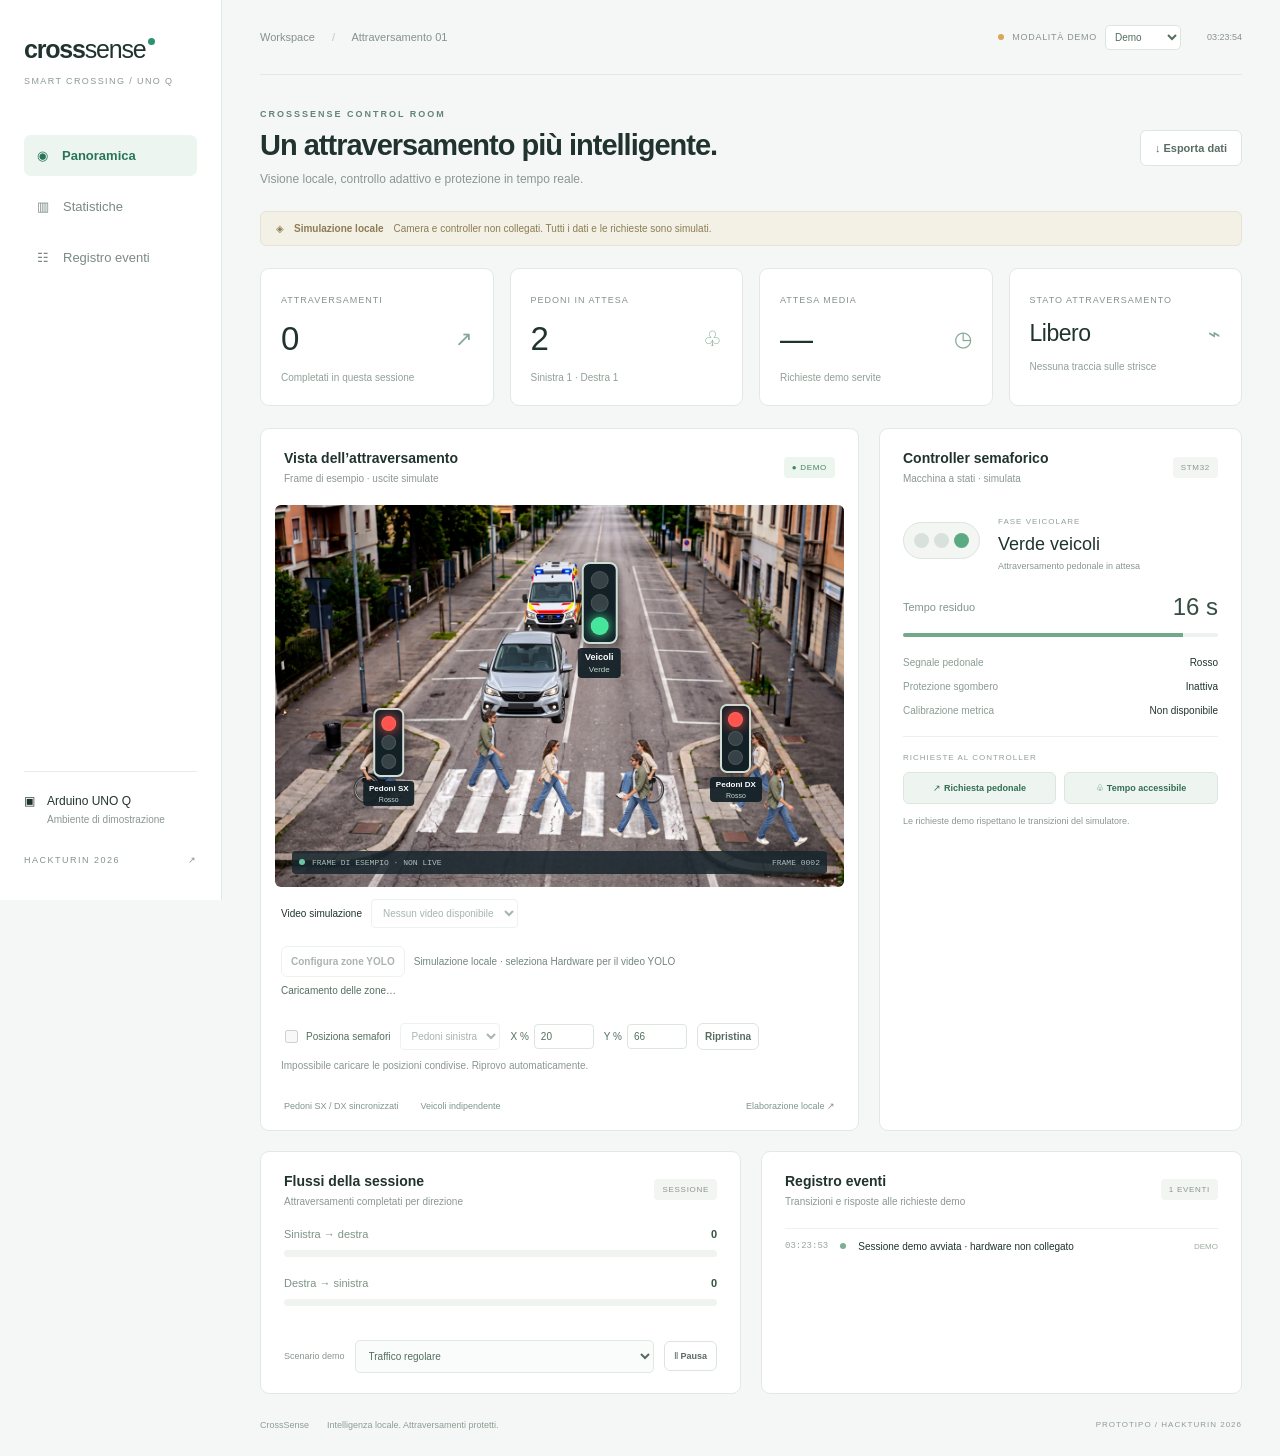
==== dashboard/static/index.html @ dd3c4aa7 "Deploy bounded YOLO replay on UNO Q with dashboard video selection" ====
<!doctype html>
<html lang="it">
<head><meta charset="utf-8"><meta name="viewport" content="width=device-width, initial-scale=1"><title>CrossSense · Control room</title><link rel="stylesheet" href="style.css"></head>
<body>
<aside><a class="brand" href="#">cross<span>sense</span><i></i></a><div class="workspace">SMART CROSSING / UNO Q</div><nav><a class="selected" href="#overview">◉ <span>Panoramica</span></a><a href="#statistics">▥ <span>Statistiche</span></a><a href="#events">☷ <span>Registro eventi</span></a></nav><div class="side-bottom"><div class="device">▣ <span>Arduino UNO Q<small id="device-detail">Ambiente di dimostrazione</small></span></div><div class="hack">HACKTURIN 2026 <span>↗</span></div></div></aside>
<main id="overview"><header><div class="breadcrumb">Workspace <span>/</span> Attraversamento 01</div><div class="header-right"><span class="demo-dot"></span> <span id="mode-label">MODALITÀ DEMO</span> <select id="mode" aria-label="Sorgente dati"><option value="demo">Demo</option><option value="hardware">Hardware</option></select> <span id="clock"></span></div></header>
<section class="title"><div><div class="eyebrow">CROSSSENSE CONTROL ROOM</div><h1>Un attraversamento più intelligente.</h1><p>Visione locale, controllo adattivo e protezione in tempo reale.</p></div><button id="export" class="secondary">↓ Esporta dati</button></section>
<div class="notice"><span>◈</span> <strong id="notice-title">Simulazione locale</strong><span id="notice-detail">Camera e controller non collegati. Tutti i dati e le richieste sono simulati.</span><button id="trial-start" class="secondary" hidden disabled>Avvia prova STM32</button><span id="trial-status" aria-live="polite"></span></div>
<section class="metrics" id="statistics"><article><label>ATTRAVERSAMENTI</label><div><strong id="count">0</strong><span class="metric-icon">↗</span></div><small>Completati in questa sessione</small></article><article><label>PEDONI IN ATTESA</label><div><strong id="waiting">0</strong><span class="metric-icon">♧</span></div><small id="wait-detail">Sinistra 0 · Destra 0</small></article><article><label>ATTESA MEDIA</label><div><strong id="avg">—</strong><span class="metric-icon">◷</span></div><small>Richieste demo servite</small></article><article><label>STATO ATTRAVERSAMENTO</label><div><strong id="occupied" class="text-value">Libero</strong><span class="metric-icon">⌁</span></div><small id="occupancy-detail">Nessuna traccia sulle strisce</small></article></section>
<div class="primary-grid"><section class="panel vision"><div class="panel-heading"><div><h2>Vista dell’attraversamento</h2><p id="vision-description">Schema animato · osservazioni simulate</p></div><span id="vision-badge" class="badge">● DEMO</span></div><div class="scene frame-scene" id="frame-scene"><img id="preview-frame" src="example-frame.jpg" alt="Frame di esempio di un attraversamento urbano"><div id="traffic-overlays"></div><svg id="vision-zones" viewBox="0 0 1000 1000" preserveAspectRatio="none" aria-label="Zone di rilevamento"></svg><div class="scene-label"><span class="live-dot"></span><span id="scene-source">FRAME DI ESEMPIO</span><span id="seq"></span></div></div>
<div class="zone-toolbar" id="video-controls"><label for="video-select">Video simulazione</label><select id="video-select" disabled><option value="">Caricamento video…</option></select><span id="video-note" role="status"></span></div>
<div class="zone-toolbar"><button id="zone-edit" class="secondary" disabled>Configura zone YOLO</button><span id="vision-detail"></span></div>
<div id="zone-controls" class="zone-toolbar" hidden><label>Zona <select id="zone-select"><option value="waiting_left">Attesa sinistra</option><option value="crossing">Attraversamento</option><option value="waiting_right">Attesa destra</option><option value="approach">Corsia veicoli</option></select></label><button id="zone-clear" class="secondary">Svuota zona</button><button id="zone-undo" class="secondary">Annulla vertice</button><button id="zone-save">Salva zone</button><button id="zone-cancel" class="secondary">Annulla</button></div><p id="zone-note" class="overlay-note" role="status"></p>
<div class="overlay-tools"><label for="signal-edit"><input type="checkbox" id="signal-edit"> Posiziona semafori</label><select id="signal-select" aria-label="Semaforo da posizionare"><option value="ped-left">Pedoni sinistra</option><option value="ped-right">Pedoni destra</option><option value="vehicles">Veicoli</option></select><label>X % <input id="signal-x" type="number" min="5" max="95" step="0.1" aria-label="Posizione X percentuale"></label><label>Y % <input id="signal-y" type="number" min="12" max="88" step="0.1" aria-label="Posizione Y percentuale"></label><button id="signal-reset" class="secondary">Ripristina</button></div><p class="overlay-note" id="overlay-note" aria-live="polite">Frame di esempio · indicatori delle uscite comandate, senza feedback elettrico.</p>
<div class="vision-footer"><span>Pedoni SX / DX sincronizzati</span><span>Veicoli indipendente</span><span>Elaborazione locale <strong>↗</strong></span></div></section>
<section class="panel controller"><div class="panel-heading"><div><h2>Controller semaforico</h2><p id="controller-description">Macchina a stati · simulata</p></div><span class="badge neutral">STM32</span></div><div class="phase"><div class="signal"><i id="red"></i><i id="amber"></i><i id="green"></i></div><div><label>FASE VEICOLARE</label><h3 id="phase-name">Verde veicoli</h3><p id="phase-sub">Attraversamento pedonale in attesa</p></div></div><div class="timer"><span>Tempo residuo</span><strong id="remaining">18 <small>s</small></strong></div><div class="progress"><div id="progress"></div></div><div class="controller-rows"><div><span>Segnale pedonale</span><strong id="ped-signal">Rosso</strong></div><div><span>Protezione sgombero</span><strong id="protection">Inattiva</strong></div><div><span>Calibrazione metrica</span><strong>Non disponibile</strong></div></div><div class="request-heading">RICHIESTE AL CONTROLLER</div><div class="request-buttons"><button data-request="pedestrian">↗ Richiesta pedonale</button><button data-request="accessible">♧ Tempo accessibile</button></div><p class="request-note" id="request-status" aria-live="polite">Le richieste demo rispettano le transizioni del simulatore.</p></section></div>
<div class="bottom-grid"><section class="panel"><div class="panel-heading"><div><h2>Flussi della sessione</h2><p>Attraversamenti completati per direzione</p></div><span class="neutral badge">SESSIONE</span></div><div class="flow"><div><span>Sinistra → destra</span><strong id="ltr">0</strong></div><div class="bar"><i id="ltr-bar"></i></div><div><span>Destra → sinistra</span><strong id="rtl">0</strong></div><div class="bar"><i id="rtl-bar"></i></div></div><div class="scenario"><label for="scenario">Scenario demo</label><select id="scenario"><option value="normal">Traffico regolare</option><option value="busy">Affluenza elevata</option><option value="stopped">Pedone fermo sulle strisce</option><option value="offline">Perdita della telemetria</option></select><button class="secondary" id="pause">Ⅱ Pausa</button></div></section><section id="events" class="panel"><div class="panel-heading"><div><h2>Registro eventi</h2><p id="events-description">Transizioni e risposte alle richieste demo</p></div><span id="event-total" class="badge neutral">0 EVENTI</span></div><ol id="event-list" aria-live="polite"></ol></section></div><footer>CrossSense <span>Intelligenza locale. Attraversamenti protetti.</span><span>PROTOTIPO / HACKTURIN 2026</span></footer></main><script src="providers.js"></script><script src="signals.js"></script><script src="vision.js"></script><script src="app.js"></script>
</body></html>
---- dashboard/static/style.css ----
:root{font-family:Inter,-apple-system,BlinkMacSystemFont,"Segoe UI",sans-serif;color:#20332f;background:#f5f7f6;font-synthesis:none}*{box-sizing:border-box}body{margin:0}aside{position:fixed;width:222px;height:100vh;background:#fff;border-right:1px solid #e3e9e6;padding:35px 24px;display:flex;flex-direction:column}.brand{font-size:25px;font-weight:800;letter-spacing:-1.2px;color:#20332f;text-decoration:none}.brand span{font-weight:400}.brand i{display:inline-block;width:7px;height:7px;background:#2b9272;border-radius:50%;margin:0 0 13px 3px}.workspace{font-size:9px;letter-spacing:1.4px;color:#8a9993;margin-top:12px}nav{margin-top:49px;display:grid;gap:10px}nav a{display:flex;gap:14px;color:#7a8a83;text-decoration:none;font-size:13px;padding:13px;border-radius:7px}nav a.selected{color:#28745a;background:#edf5f0;font-weight:600}.side-bottom{margin-top:auto}.device{display:flex;gap:12px;font-size:12px;border-top:1px solid #e7ece8;padding-top:22px}.device small{display:block;color:#89978f;font-size:10px;margin-top:6px}.hack{font-size:9px;letter-spacing:1.5px;color:#82948b;margin-top:30px}.hack span{float:right}main{margin-left:222px;padding:0 38px;max-width:1700px}header{height:75px;border-bottom:1px solid #e2e9e5;display:flex;align-items:center;justify-content:space-between;font-size:11px;color:#85928c}.breadcrumb span{margin:0 14px;color:#bec8c2}.header-right{display:flex;align-items:center;gap:8px;font-size:9px;letter-spacing:.7px}#clock{margin-left:18px;letter-spacing:0;font-variant-numeric:tabular-nums}.demo-dot,.live-dot{height:6px;width:6px;background:#d7a858;display:inline-block;border-radius:50%}.title{display:flex;justify-content:space-between;align-items:center;padding:34px 0 25px}.eyebrow{font-size:9px;color:#638575;letter-spacing:2px;font-weight:700}h1{font-size:29px;letter-spacing:-1px;font-weight:600;margin:10px 0}p{color:#8a9791;font-size:12px;margin:0}button,select{font:inherit;cursor:pointer}button{border:1px solid #dce6df;background:#eef5f0;color:#326d53;border-radius:6px;padding:11px 14px;font-size:11px;font-weight:600}.secondary{background:white;color:#596c62}button:hover{border-color:#5c9a7e;background:#e6f2eb}button:disabled{opacity:.5;cursor:not-allowed}a:focus-visible,button:focus-visible,select:focus-visible{outline:3px solid #66ab8e;outline-offset:3px}.notice{display:flex;align-items:center;gap:10px;background:#f3f0e6;border:1px solid #e7e2d4;color:#8c7c53;padding:11px 15px;border-radius:6px;font-size:10px}.notice strong{font-weight:600}.metrics{display:grid;grid-template-columns:repeat(4,1fr);gap:16px;margin:22px 0}.metrics article,.panel{background:white;border:1px solid #e2e9e4;border-radius:9px}.metrics article{padding:20px}.metrics label{font-size:9px;letter-spacing:1px;color:#81938a}.metrics article>div{display:flex;align-items:center;justify-content:space-between;margin:13px 0 9px}.metrics strong{font-size:33px;font-weight:500;letter-spacing:-1px}.metrics strong.text-value{font-size:23px;letter-spacing:-.5px}.metric-icon{font-size:21px;color:#83a792}.metrics small{font-size:10px;color:#91a097}.primary-grid{display:grid;grid-template-columns:minmax(0,1.65fr) minmax(300px,1fr);gap:20px}.panel-heading{display:flex;align-items:center;justify-content:space-between;padding:21px 23px}h2{font-size:14px;font-weight:600;margin:0 0 7px}.panel-heading p{font-size:10px}.badge{font-size:8px;letter-spacing:.7px;border-radius:4px;background:#edf5ef;color:#448365;padding:6px 8px;white-space:nowrap}.badge.neutral{background:#f3f5f3;color:#87978d}.scene{position:relative;margin:0 14px;border-radius:6px;overflow:hidden;background:#17252c}.scene svg{display:block;width:100%}.scene-label{position:absolute;bottom:13px;left:17px;right:17px;font-family:monospace;font-size:8px;color:#abc1c1;display:flex;gap:7px;align-items:center}.scene-label span:last-child{margin-left:auto}.live-dot{background:#6bc5a2}.vision-footer{padding:19px 23px;display:flex;gap:22px;align-items:center;font-size:9px;color:#81958a}.vision-footer span:last-child{margin-left:auto}.legend{display:inline-block;width:6px;height:6px;margin-right:6px;border-radius:1px}.mint{background:#60d6ba}.blue{background:#68adff}.controller{padding-bottom:10px}.phase{display:flex;gap:18px;align-items:center;margin:5px 23px 22px}.signal{display:flex;gap:5px;border:1px solid #dce4de;border-radius:30px;background:#f4f6f4;padding:10px}.signal i{width:15px;height:15px;border-radius:50%;background:#d8e1db}.signal .red{background:#df736d}.signal .amber{background:#e4b359}.signal .green{background:#5caa81}.phase label,.request-heading{font-size:8px;letter-spacing:1px;color:#91a097}.phase h3{font-size:18px;margin:6px 0;font-weight:500}.phase p{font-size:9px}.timer{margin:0 23px;display:flex;align-items:center;justify-content:space-between;font-size:11px;color:#83968a}.timer strong{font-size:24px;font-weight:500;color:#344f41}.timer small{font-size:12px}.progress{height:4px;background:#edf2ee;margin:12px 23px 20px;border-radius:3px;overflow:hidden}.progress div{height:100%;background:#71a98a;transition:width .5s}.controller-rows{margin:0 23px;display:grid;gap:13px;font-size:10px}.controller-rows div{display:flex;justify-content:space-between}.controller-rows span{color:#8b9c91}.controller-rows strong{font-weight:500}.request-heading{margin:20px 23px 10px;padding-top:16px;border-top:1px solid #edf1ee}.request-buttons{display:flex;gap:8px;margin:0 23px}.request-buttons button{flex:1;padding:10px 5px;font-size:9px}.request-note{font-size:9px;margin:10px 23px;line-height:1.6}.bottom-grid{display:grid;grid-template-columns:1fr 1fr;gap:20px;margin-top:20px}.flow{padding:0 23px}.flow>div:not(.bar){display:flex;justify-content:space-between;font-size:11px;color:#7e9286}.flow strong{color:#35553f}.bar{height:7px;background:#f0f4f1;border-radius:5px;margin:10px 0 20px;overflow:hidden}.bar i{display:block;height:100%;background:#87b499;width:0;transition:width .5s}#rtl-bar{background:#b5cbbd}.scenario{padding:14px 23px 20px;display:flex;gap:10px;align-items:center}.scenario label{font-size:9px;color:#86978c}.scenario select{min-width:0;flex:1;border:1px solid #e0e8e1;border-radius:5px;background:#fafcfb;color:#536e5e;padding:9px;font-size:10px}.scenario button{font-size:9px;padding:9px}ol{list-style:none;padding:0 23px 10px;margin:0;max-height:206px;overflow:auto}li{display:flex;gap:12px;border-top:1px solid #eef2ef;padding:12px 0;font-size:10px;align-items:center}li time{color:#98a69d;font:9px monospace}li span{width:6px;height:6px;border-radius:50%;background:#7eaf93;flex-shrink:0}li.warn span{background:#d1a661}li small{margin-left:auto;font-size:8px;color:#9cad9f}footer{display:flex;gap:18px;padding:26px 0;font-size:9px;color:#8b9e92}footer span:last-child{margin-left:auto;font-size:8px;letter-spacing:1px}@media(min-width:1500px){.scene svg{max-height:430px}}@media(max-width:1100px){aside{width:180px;padding:30px 18px}main{margin-left:180px;padding:0 22px}.primary-grid{grid-template-columns:1fr}.metrics{gap:10px}.metrics article{padding:15px}.title h1{font-size:25px}}@media(max-width:700px){aside{position:relative;width:100%;height:auto;padding:18px;flex-direction:row;align-items:center;justify-content:space-between}.workspace,.side-bottom{display:none}nav{margin:0;display:flex;gap:0}nav a{padding:8px;font-size:16px}nav a span{display:none}main{margin:0;padding:0 16px}header{height:50px}.title{padding:24px 0;gap:12px}h1{font-size:23px!important}.title p{line-height:1.5}.metrics{grid-template-columns:1fr 1fr}.notice{flex-wrap:wrap;line-height:1.5}.notice>span:last-child{flex-basis:100%}.bottom-grid{grid-template-columns:1fr}.header-right{font-size:8px}#clock{display:none}.vision-footer{gap:10px;padding:15px}.scenario{flex-wrap:wrap}.scenario label{width:100%}footer>span:first-child{display:none}}
#mode{border:1px solid #dce6df;background:white;color:#536e5e;border-radius:5px;padding:5px;font-size:10px}select:disabled{opacity:.5;cursor:not-allowed}
.frame-scene{isolation:isolate}.frame-scene>img{display:block;width:100%;height:auto}.frame-scene .scene-label{background:#17252cd9;border-radius:4px;padding:7px;pointer-events:none}.traffic-signal{position:absolute;transform:translate(-50%,-50%);padding:0;border:0;background:transparent!important;display:flex;flex-direction:column;align-items:center;touch-action:none;user-select:none;z-index:2;cursor:default;opacity:1!important}.traffic-housing{display:flex;flex-direction:column;gap:5px;background:#132026;border:2px solid #d1ded8;border-radius:8px;padding:7px;box-shadow:0 3px 10px #0008}.traffic-housing i{width:18px;height:18px;border-radius:50%;background:#374247;border:1px solid #ffffff1a}.traffic-housing [data-light=red].on{background:#ff544e;box-shadow:0 0 12px #ff544e}.traffic-housing [data-light=amber].on{background:#ffbf43;box-shadow:0 0 12px #ffbf43}.traffic-housing [data-light=green].on{background:#45e59c;box-shadow:0 0 12px #45e59c}.traffic-label{margin-top:4px;padding:4px 7px;background:#132026ed;border-radius:4px;color:#fff;font-size:9px;white-space:nowrap}.traffic-label small{display:block;font-size:8px;font-weight:400;margin-top:3px;color:#c7d8d0}.traffic-signal.unknown .traffic-housing{border-style:dashed}.editing{cursor:crosshair}.editing .traffic-signal{cursor:grab}.editing .traffic-signal.selected .traffic-housing{outline:3px solid #68adff;outline-offset:3px}.overlay-tools{display:flex;flex-wrap:wrap;gap:10px;align-items:center;padding:16px 20px 8px;font-size:10px;color:#536e5e}.overlay-tools label{display:flex;align-items:center;gap:5px}.overlay-tools select,.overlay-tools input[type=number]{border:1px solid #dce6df;border-radius:4px;padding:6px;background:white;color:#536e5e;font-size:10px}.overlay-tools input[type=number]{width:60px}.overlay-tools button{padding:7px;font-size:10px}.overlay-note{margin:0 20px 8px;font-size:10px;line-height:1.6}@media(max-width:700px){.traffic-housing{padding:5px;gap:3px}.traffic-housing i{width:13px;height:13px}.traffic-label{font-size:8px;padding:3px}.traffic-label small{font-size:7px}}

.traffic-signal[data-signal^="ped-"] .traffic-housing{gap:4px;padding:6px;border-radius:7px}.traffic-signal[data-signal^="ped-"] .traffic-housing i{width:15px;height:15px}.traffic-signal[data-signal^="ped-"] .traffic-label{font-size:8px;padding:3px 6px}.traffic-signal[data-signal^="ped-"] .traffic-label small{font-size:7px}@media(max-width:700px){.traffic-signal[data-signal^="ped-"] .traffic-housing{gap:3px;padding:4px}.traffic-signal[data-signal^="ped-"] .traffic-housing i{width:11px;height:11px}}

#vision-zones{position:absolute;inset:0;width:100%;height:100%;pointer-events:none;z-index:3}#vision-zones.zone-editing{pointer-events:auto;cursor:crosshair;touch-action:none}#vision-zones text{font:18px sans-serif;paint-order:stroke;stroke:#14272b;stroke-width:3px;stroke-linejoin:round}.zone-toolbar{display:flex;flex-wrap:wrap;gap:9px;align-items:center;padding:12px 20px 6px;font-size:10px}.zone-toolbar[hidden]{display:none}.zone-toolbar label{display:flex;gap:6px;align-items:center}.zone-toolbar select{border:1px solid #dce6df;border-radius:4px;padding:7px;background:white;color:#536e5e}.zone-toolbar button{font-size:10px;padding:9px}.zone-toolbar span{color:#73867b;line-height:1.5}#zone-note{color:#536e5e;min-height:16px}
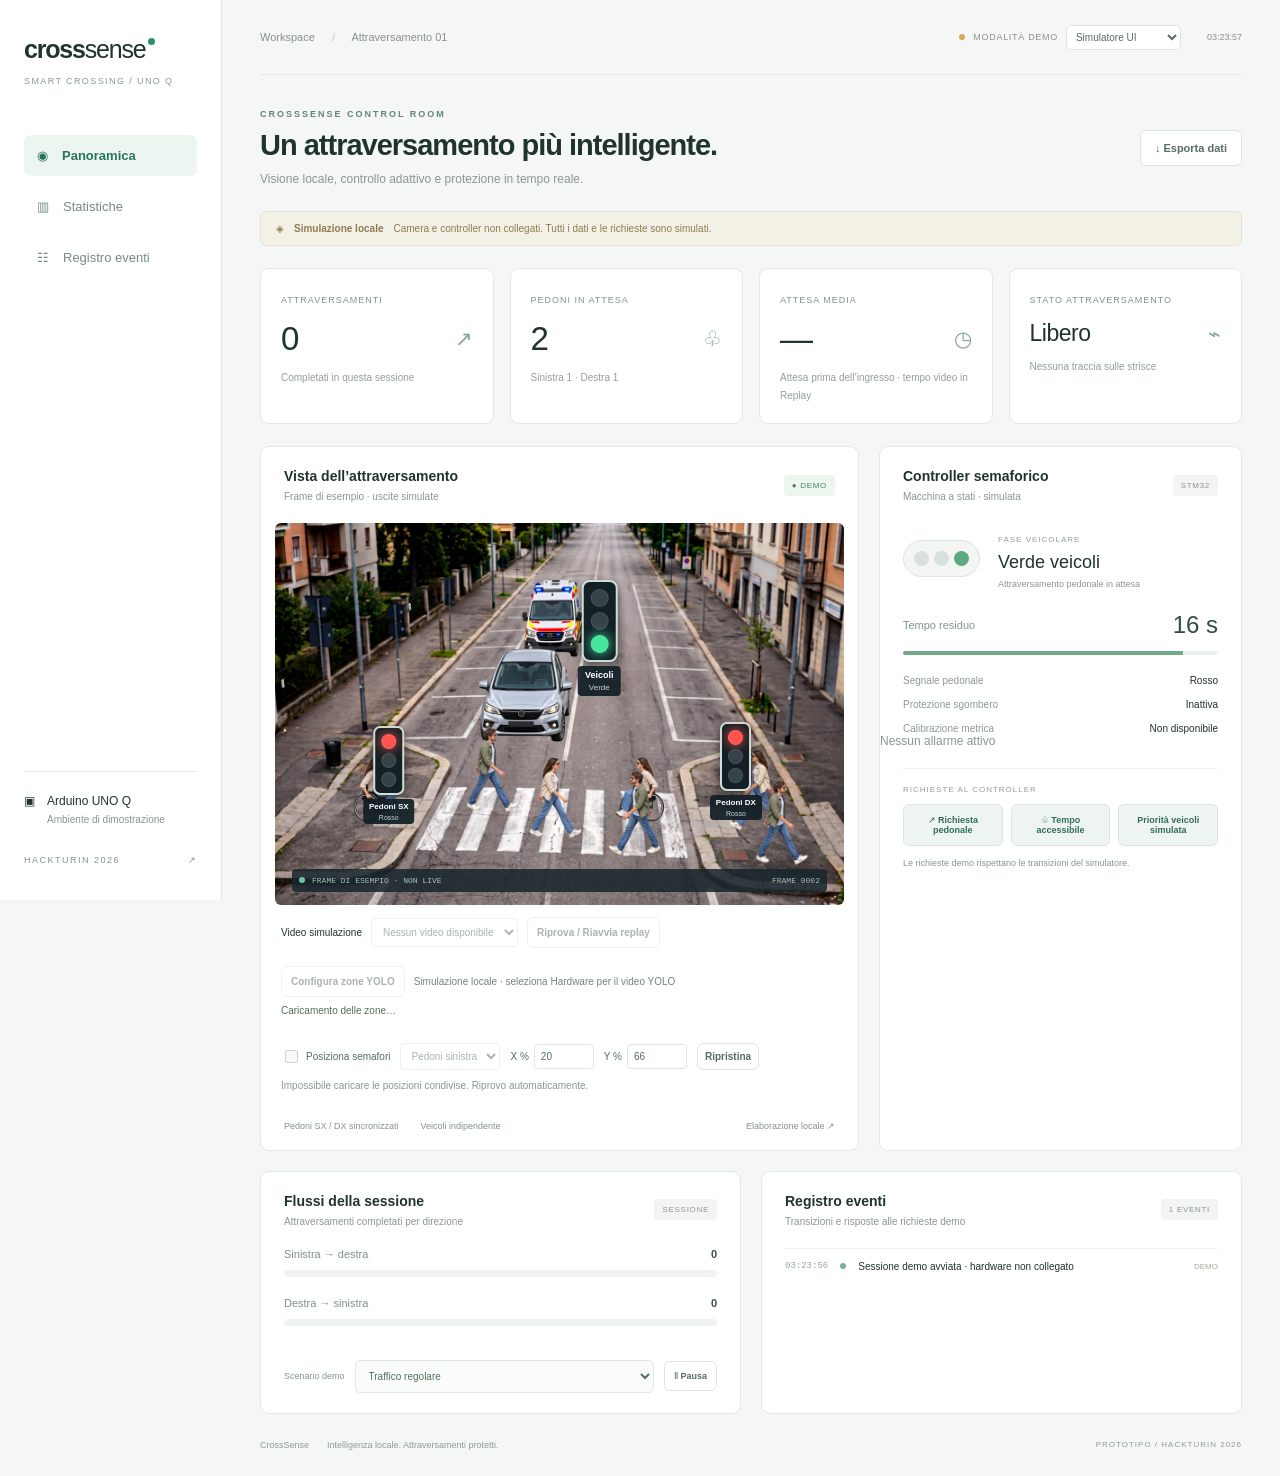
==== commit e339edb8: "Passata di Astra per implementazione SM e tests" ====
--- a/dashboard/static/index.html
+++ b/dashboard/static/index.html
@@ -3,16 +3,16 @@
 <head><meta charset="utf-8"><meta name="viewport" content="width=device-width, initial-scale=1"><title>CrossSense · Control room</title><link rel="stylesheet" href="style.css"></head>
 <body>
 <aside><a class="brand" href="#">cross<span>sense</span><i></i></a><div class="workspace">SMART CROSSING / UNO Q</div><nav><a class="selected" href="#overview">◉ <span>Panoramica</span></a><a href="#statistics">▥ <span>Statistiche</span></a><a href="#events">☷ <span>Registro eventi</span></a></nav><div class="side-bottom"><div class="device">▣ <span>Arduino UNO Q<small id="device-detail">Ambiente di dimostrazione</small></span></div><div class="hack">HACKTURIN 2026 <span>↗</span></div></div></aside>
-<main id="overview"><header><div class="breadcrumb">Workspace <span>/</span> Attraversamento 01</div><div class="header-right"><span class="demo-dot"></span> <span id="mode-label">MODALITÀ DEMO</span> <select id="mode" aria-label="Sorgente dati"><option value="demo">Demo</option><option value="hardware">Hardware</option></select> <span id="clock"></span></div></header>
+<main id="overview"><header><div class="breadcrumb">Workspace <span>/</span> Attraversamento 01</div><div class="header-right"><span class="demo-dot"></span> <span id="mode-label">MODALITÀ DEMO</span> <select id="mode" aria-label="Sorgente dati"><option value="demo">Simulatore UI</option><option value="hardware">Replay / Controller</option></select> <span id="clock"></span></div></header>
 <section class="title"><div><div class="eyebrow">CROSSSENSE CONTROL ROOM</div><h1>Un attraversamento più intelligente.</h1><p>Visione locale, controllo adattivo e protezione in tempo reale.</p></div><button id="export" class="secondary">↓ Esporta dati</button></section>
 <div class="notice"><span>◈</span> <strong id="notice-title">Simulazione locale</strong><span id="notice-detail">Camera e controller non collegati. Tutti i dati e le richieste sono simulati.</span><button id="trial-start" class="secondary" hidden disabled>Avvia prova STM32</button><span id="trial-status" aria-live="polite"></span></div>
-<section class="metrics" id="statistics"><article><label>ATTRAVERSAMENTI</label><div><strong id="count">0</strong><span class="metric-icon">↗</span></div><small>Completati in questa sessione</small></article><article><label>PEDONI IN ATTESA</label><div><strong id="waiting">0</strong><span class="metric-icon">♧</span></div><small id="wait-detail">Sinistra 0 · Destra 0</small></article><article><label>ATTESA MEDIA</label><div><strong id="avg">—</strong><span class="metric-icon">◷</span></div><small>Richieste demo servite</small></article><article><label>STATO ATTRAVERSAMENTO</label><div><strong id="occupied" class="text-value">Libero</strong><span class="metric-icon">⌁</span></div><small id="occupancy-detail">Nessuna traccia sulle strisce</small></article></section>
+<section class="metrics" id="statistics"><article><label>ATTRAVERSAMENTI</label><div><strong id="count">0</strong><span class="metric-icon">↗</span></div><small>Completati in questa sessione</small></article><article><label>PEDONI IN ATTESA</label><div><strong id="waiting">0</strong><span class="metric-icon">♧</span></div><small id="wait-detail">Sinistra 0 · Destra 0</small></article><article><label>ATTESA MEDIA</label><div><strong id="avg">—</strong><span class="metric-icon">◷</span></div><small>Attesa prima dell’ingresso · tempo video in Replay</small></article><article><label>STATO ATTRAVERSAMENTO</label><div><strong id="occupied" class="text-value">Libero</strong><span class="metric-icon">⌁</span></div><small id="occupancy-detail">Nessuna traccia sulle strisce</small></article></section>
 <div class="primary-grid"><section class="panel vision"><div class="panel-heading"><div><h2>Vista dell’attraversamento</h2><p id="vision-description">Schema animato · osservazioni simulate</p></div><span id="vision-badge" class="badge">● DEMO</span></div><div class="scene frame-scene" id="frame-scene"><img id="preview-frame" src="example-frame.jpg" alt="Frame di esempio di un attraversamento urbano"><div id="traffic-overlays"></div><svg id="vision-zones" viewBox="0 0 1000 1000" preserveAspectRatio="none" aria-label="Zone di rilevamento"></svg><div class="scene-label"><span class="live-dot"></span><span id="scene-source">FRAME DI ESEMPIO</span><span id="seq"></span></div></div>
-<div class="zone-toolbar" id="video-controls"><label for="video-select">Video simulazione</label><select id="video-select" disabled><option value="">Caricamento video…</option></select><span id="video-note" role="status"></span></div>
+<div class="zone-toolbar" id="video-controls"><label for="video-select">Video simulazione</label><select id="video-select" disabled><option value="">Caricamento video…</option></select><button id="video-retry" class="secondary" disabled>Riprova / Riavvia replay</button><span id="video-note" role="status"></span></div>
 <div class="zone-toolbar"><button id="zone-edit" class="secondary" disabled>Configura zone YOLO</button><span id="vision-detail"></span></div>
 <div id="zone-controls" class="zone-toolbar" hidden><label>Zona <select id="zone-select"><option value="waiting_left">Attesa sinistra</option><option value="crossing">Attraversamento</option><option value="waiting_right">Attesa destra</option><option value="approach">Corsia veicoli</option></select></label><button id="zone-clear" class="secondary">Svuota zona</button><button id="zone-undo" class="secondary">Annulla vertice</button><button id="zone-save">Salva zone</button><button id="zone-cancel" class="secondary">Annulla</button></div><p id="zone-note" class="overlay-note" role="status"></p>
-<div class="overlay-tools"><label for="signal-edit"><input type="checkbox" id="signal-edit"> Posiziona semafori</label><select id="signal-select" aria-label="Semaforo da posizionare"><option value="ped-left">Pedoni sinistra</option><option value="ped-right">Pedoni destra</option><option value="vehicles">Veicoli</option></select><label>X % <input id="signal-x" type="number" min="5" max="95" step="0.1" aria-label="Posizione X percentuale"></label><label>Y % <input id="signal-y" type="number" min="12" max="88" step="0.1" aria-label="Posizione Y percentuale"></label><button id="signal-reset" class="secondary">Ripristina</button></div><p class="overlay-note" id="overlay-note" aria-live="polite">Frame di esempio · indicatori delle uscite comandate, senza feedback elettrico.</p>
+<div class="overlay-tools"><label for="signal-edit"><input type="checkbox" id="signal-edit"> Posiziona semafori</label><select id="signal-select" aria-label="Semaforo da posizionare"><option value="ped-left">Pedoni sinistra</option><option value="ped-right">Pedoni destra</option><option value="vehicles">Veicoli</option></select><label>X % <input id="signal-x" type="number" min="5" max="95" step="0.1" aria-label="Posizione X percentuale"></label><label>Y % <input id="signal-y" type="number" min="12" max="88" step="0.1" aria-label="Posizione Y percentuale"></label><button id="signal-reset" class="secondary">Ripristina</button></div><p class="overlay-note" id="overlay-note" aria-live="polite">Replay dichiarato · semafori logici visualizzati nella dashboard.</p>
 <div class="vision-footer"><span>Pedoni SX / DX sincronizzati</span><span>Veicoli indipendente</span><span>Elaborazione locale <strong>↗</strong></span></div></section>
-<section class="panel controller"><div class="panel-heading"><div><h2>Controller semaforico</h2><p id="controller-description">Macchina a stati · simulata</p></div><span class="badge neutral">STM32</span></div><div class="phase"><div class="signal"><i id="red"></i><i id="amber"></i><i id="green"></i></div><div><label>FASE VEICOLARE</label><h3 id="phase-name">Verde veicoli</h3><p id="phase-sub">Attraversamento pedonale in attesa</p></div></div><div class="timer"><span>Tempo residuo</span><strong id="remaining">18 <small>s</small></strong></div><div class="progress"><div id="progress"></div></div><div class="controller-rows"><div><span>Segnale pedonale</span><strong id="ped-signal">Rosso</strong></div><div><span>Protezione sgombero</span><strong id="protection">Inattiva</strong></div><div><span>Calibrazione metrica</span><strong>Non disponibile</strong></div></div><div class="request-heading">RICHIESTE AL CONTROLLER</div><div class="request-buttons"><button data-request="pedestrian">↗ Richiesta pedonale</button><button data-request="accessible">♧ Tempo accessibile</button></div><p class="request-note" id="request-status" aria-live="polite">Le richieste demo rispettano le transizioni del simulatore.</p></section></div>
-<div class="bottom-grid"><section class="panel"><div class="panel-heading"><div><h2>Flussi della sessione</h2><p>Attraversamenti completati per direzione</p></div><span class="neutral badge">SESSIONE</span></div><div class="flow"><div><span>Sinistra → destra</span><strong id="ltr">0</strong></div><div class="bar"><i id="ltr-bar"></i></div><div><span>Destra → sinistra</span><strong id="rtl">0</strong></div><div class="bar"><i id="rtl-bar"></i></div></div><div class="scenario"><label for="scenario">Scenario demo</label><select id="scenario"><option value="normal">Traffico regolare</option><option value="busy">Affluenza elevata</option><option value="stopped">Pedone fermo sulle strisce</option><option value="offline">Perdita della telemetria</option></select><button class="secondary" id="pause">Ⅱ Pausa</button></div></section><section id="events" class="panel"><div class="panel-heading"><div><h2>Registro eventi</h2><p id="events-description">Transizioni e risposte alle richieste demo</p></div><span id="event-total" class="badge neutral">0 EVENTI</span></div><ol id="event-list" aria-live="polite"></ol></section></div><footer>CrossSense <span>Intelligenza locale. Attraversamenti protetti.</span><span>PROTOTIPO / HACKTURIN 2026</span></footer></main><script src="providers.js"></script><script src="signals.js"></script><script src="vision.js"></script><script src="app.js"></script>
+<section class="panel controller"><div class="panel-heading"><div><h2>Controller semaforico</h2><p id="controller-description">Macchina a stati · simulata</p></div><span class="badge neutral" id="controller-kind">STM32</span></div><div class="phase"><div class="signal"><i id="red"></i><i id="amber"></i><i id="green"></i></div><div><label>FASE VEICOLARE</label><h3 id="phase-name">Verde veicoli</h3><p id="phase-sub">Attraversamento pedonale in attesa</p></div></div><div class="timer"><span>Tempo residuo</span><strong id="remaining">18 <small>s</small></strong></div><div class="progress"><div id="progress"></div></div><div class="controller-rows"><div><span>Segnale pedonale</span><strong id="ped-signal">Rosso</strong></div><div><span>Protezione sgombero</span><strong id="protection">Inattiva</strong></div><div><span>Calibrazione metrica</span><strong>Non disponibile</strong></div></div><p id="alarm-status" role="alert">Nessun allarme attivo</p><p id="transport-status" role="status"></p><div class="request-heading">RICHIESTE AL CONTROLLER</div><div class="request-buttons"><button data-request="pedestrian">↗ Richiesta pedonale</button><button data-request="accessible">♧ Tempo accessibile</button><button data-request="vehicle_priority">Priorità veicoli simulata</button></div><p class="request-note" id="request-status" aria-live="polite">Le richieste demo rispettano le transizioni del simulatore.</p></section></div>
+<div class="bottom-grid"><section class="panel"><div class="panel-heading"><div><h2>Flussi della sessione</h2><p>Attraversamenti completati per direzione</p></div><span class="neutral badge">SESSIONE</span></div><div class="flow"><div><span>Sinistra → destra</span><strong id="ltr">0</strong></div><div class="bar"><i id="ltr-bar"></i></div><div><span>Destra → sinistra</span><strong id="rtl">0</strong></div><div class="bar"><i id="rtl-bar"></i></div></div><div class="scenario"><label for="scenario">Scenario demo</label><select id="scenario"><option value="normal">Traffico regolare</option><option value="busy">Affluenza elevata</option><option value="stopped">Pedone fermo sulle strisce</option><option value="offline">Perdita della telemetria</option></select><button class="secondary" id="pause">Ⅱ Pausa</button></div></section><section id="events" class="panel"><div class="panel-heading"><div><h2>Registro eventi</h2><p id="events-description">Transizioni e risposte alle richieste demo</p></div><span id="event-total" class="badge neutral">0 EVENTI</span></div><ol id="event-list" aria-live="polite"></ol></section></div><footer>CrossSense <span>Intelligenza locale. Attraversamenti protetti.</span><span>PROTOTIPO / HACKTURIN 2026</span></footer></main><script src="providers.js"></script><script src="signals.js"></script><script src="vision.js"></script><script src="replay.js"></script><script src="app.js"></script>
 </body></html>
--- a/dashboard/static/style.css
+++ b/dashboard/static/style.css
@@ -5,3 +5,5 @@
 .traffic-signal[data-signal^="ped-"] .traffic-housing{gap:4px;padding:6px;border-radius:7px}.traffic-signal[data-signal^="ped-"] .traffic-housing i{width:15px;height:15px}.traffic-signal[data-signal^="ped-"] .traffic-label{font-size:8px;padding:3px 6px}.traffic-signal[data-signal^="ped-"] .traffic-label small{font-size:7px}@media(max-width:700px){.traffic-signal[data-signal^="ped-"] .traffic-housing{gap:3px;padding:4px}.traffic-signal[data-signal^="ped-"] .traffic-housing i{width:11px;height:11px}}
 
 #vision-zones{position:absolute;inset:0;width:100%;height:100%;pointer-events:none;z-index:3}#vision-zones.zone-editing{pointer-events:auto;cursor:crosshair;touch-action:none}#vision-zones text{font:18px sans-serif;paint-order:stroke;stroke:#14272b;stroke-width:3px;stroke-linejoin:round}.zone-toolbar{display:flex;flex-wrap:wrap;gap:9px;align-items:center;padding:12px 20px 6px;font-size:10px}.zone-toolbar[hidden]{display:none}.zone-toolbar label{display:flex;gap:6px;align-items:center}.zone-toolbar select{border:1px solid #dce6df;border-radius:4px;padding:7px;background:white;color:#536e5e}.zone-toolbar button{font-size:10px;padding:9px}.zone-toolbar span{color:#73867b;line-height:1.5}#zone-note{color:#536e5e;min-height:16px}
+
+.active-alarm{color:#ff7b72;font-weight:700;border-left:4px solid currentColor;padding:12px} #transport-status{font-size:12px;overflow-wrap:anywhere} .request-buttons{flex-wrap:wrap}
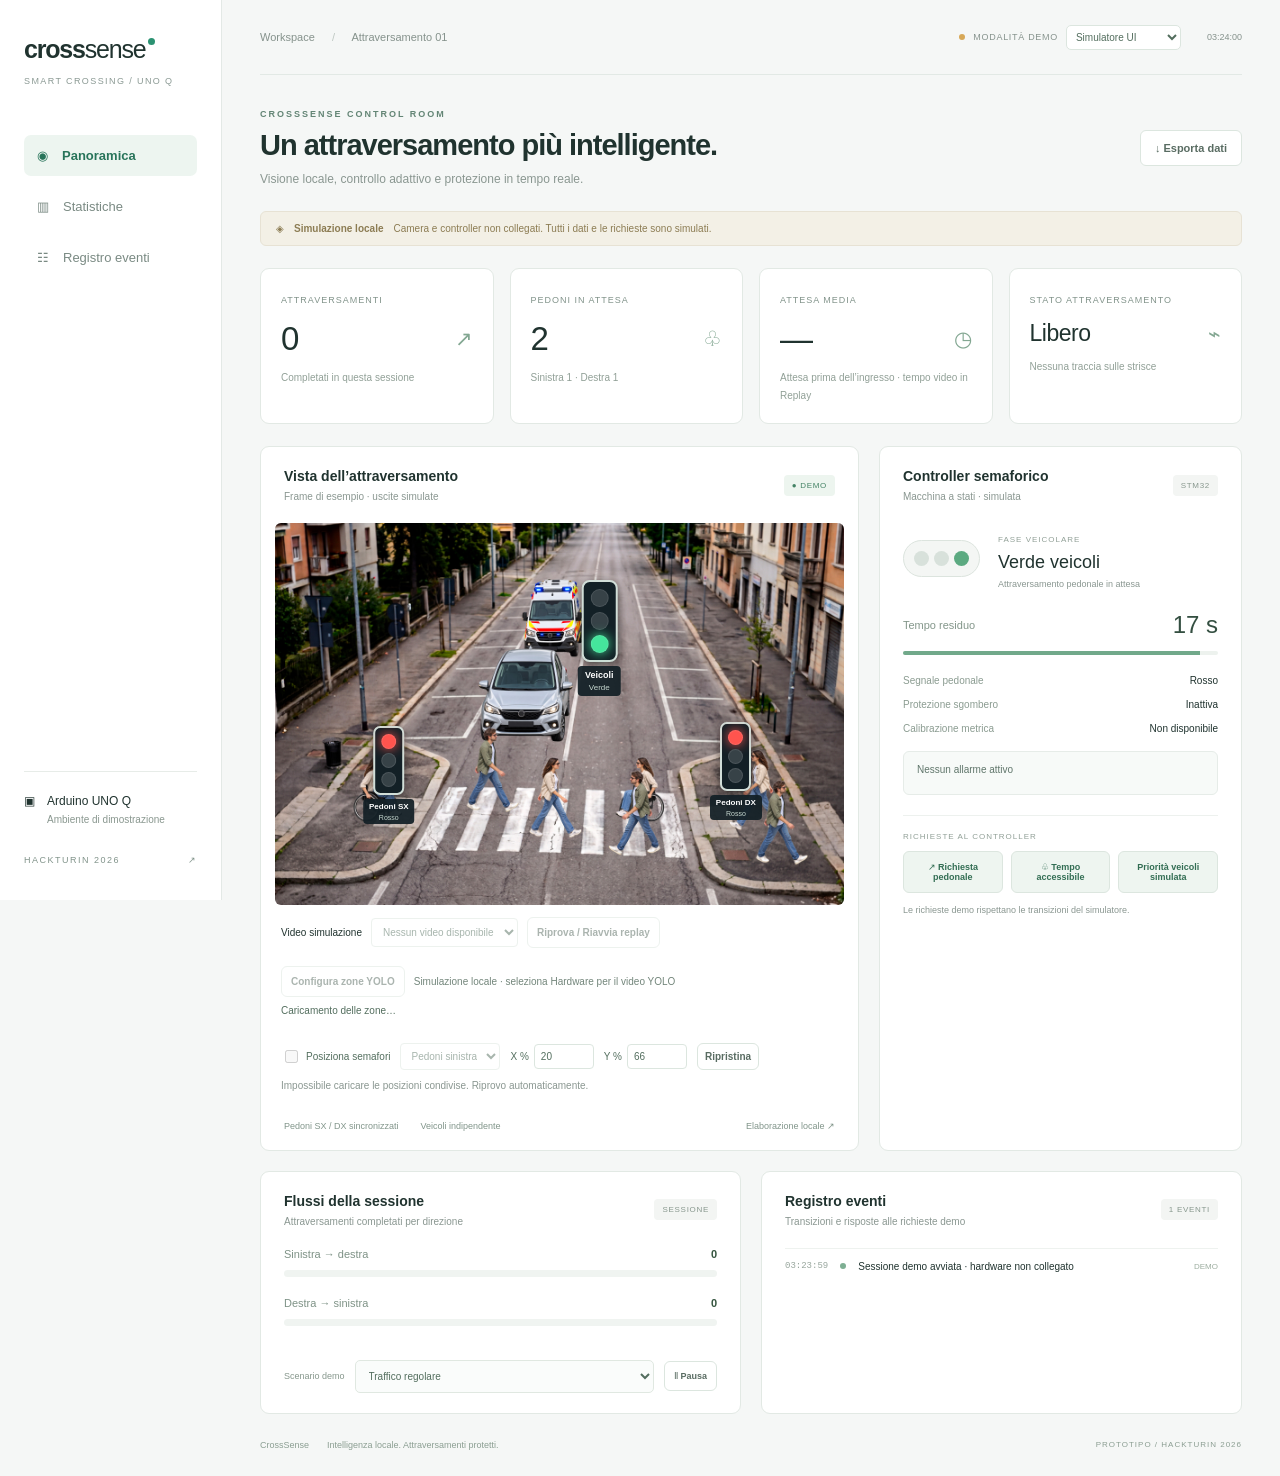
==== commit 7751e8bb: "Fix: - Le persone che entrano in zona di sosta non valgono come "Pedoni in attesa"" ====
--- a/dashboard/static/index.html
+++ b/dashboard/static/index.html
@@ -13,6 +13,6 @@
 <div id="zone-controls" class="zone-toolbar" hidden><label>Zona <select id="zone-select"><option value="waiting_left">Attesa sinistra</option><option value="crossing">Attraversamento</option><option value="waiting_right">Attesa destra</option><option value="approach">Corsia veicoli</option></select></label><button id="zone-clear" class="secondary">Svuota zona</button><button id="zone-undo" class="secondary">Annulla vertice</button><button id="zone-save">Salva zone</button><button id="zone-cancel" class="secondary">Annulla</button></div><p id="zone-note" class="overlay-note" role="status"></p>
 <div class="overlay-tools"><label for="signal-edit"><input type="checkbox" id="signal-edit"> Posiziona semafori</label><select id="signal-select" aria-label="Semaforo da posizionare"><option value="ped-left">Pedoni sinistra</option><option value="ped-right">Pedoni destra</option><option value="vehicles">Veicoli</option></select><label>X % <input id="signal-x" type="number" min="5" max="95" step="0.1" aria-label="Posizione X percentuale"></label><label>Y % <input id="signal-y" type="number" min="12" max="88" step="0.1" aria-label="Posizione Y percentuale"></label><button id="signal-reset" class="secondary">Ripristina</button></div><p class="overlay-note" id="overlay-note" aria-live="polite">Replay dichiarato · semafori logici visualizzati nella dashboard.</p>
 <div class="vision-footer"><span>Pedoni SX / DX sincronizzati</span><span>Veicoli indipendente</span><span>Elaborazione locale <strong>↗</strong></span></div></section>
-<section class="panel controller"><div class="panel-heading"><div><h2>Controller semaforico</h2><p id="controller-description">Macchina a stati · simulata</p></div><span class="badge neutral" id="controller-kind">STM32</span></div><div class="phase"><div class="signal"><i id="red"></i><i id="amber"></i><i id="green"></i></div><div><label>FASE VEICOLARE</label><h3 id="phase-name">Verde veicoli</h3><p id="phase-sub">Attraversamento pedonale in attesa</p></div></div><div class="timer"><span>Tempo residuo</span><strong id="remaining">18 <small>s</small></strong></div><div class="progress"><div id="progress"></div></div><div class="controller-rows"><div><span>Segnale pedonale</span><strong id="ped-signal">Rosso</strong></div><div><span>Protezione sgombero</span><strong id="protection">Inattiva</strong></div><div><span>Calibrazione metrica</span><strong>Non disponibile</strong></div></div><p id="alarm-status" role="alert">Nessun allarme attivo</p><p id="transport-status" role="status"></p><div class="request-heading">RICHIESTE AL CONTROLLER</div><div class="request-buttons"><button data-request="pedestrian">↗ Richiesta pedonale</button><button data-request="accessible">♧ Tempo accessibile</button><button data-request="vehicle_priority">Priorità veicoli simulata</button></div><p class="request-note" id="request-status" aria-live="polite">Le richieste demo rispettano le transizioni del simulatore.</p></section></div>
+<section class="panel controller"><div class="panel-heading"><div><h2>Controller semaforico</h2><p id="controller-description">Macchina a stati · simulata</p></div><span class="badge neutral" id="controller-kind">STM32</span></div><div class="phase"><div class="signal"><i id="red"></i><i id="amber"></i><i id="green"></i></div><div><label>FASE VEICOLARE</label><h3 id="phase-name">Verde veicoli</h3><p id="phase-sub">Attraversamento pedonale in attesa</p></div></div><div class="timer"><span>Tempo residuo</span><strong id="remaining">18 <small>s</small></strong></div><div class="progress"><div id="progress"></div></div><div class="controller-rows"><div><span>Segnale pedonale</span><strong id="ped-signal">Rosso</strong></div><div><span>Protezione sgombero</span><strong id="protection">Inattiva</strong></div><div><span>Calibrazione metrica</span><strong>Non disponibile</strong></div></div><div class="controller-status"><p id="alarm-status" role="alert">Nessun allarme attivo</p><p id="transport-status" role="status"></p></div><div class="request-heading">RICHIESTE AL CONTROLLER</div><div class="request-buttons"><button data-request="pedestrian">↗ Richiesta pedonale</button><button data-request="accessible">♧ Tempo accessibile</button><button data-request="vehicle_priority">Priorità veicoli simulata</button></div><p class="request-note" id="request-status" aria-live="polite">Le richieste demo rispettano le transizioni del simulatore.</p></section></div>
 <div class="bottom-grid"><section class="panel"><div class="panel-heading"><div><h2>Flussi della sessione</h2><p>Attraversamenti completati per direzione</p></div><span class="neutral badge">SESSIONE</span></div><div class="flow"><div><span>Sinistra → destra</span><strong id="ltr">0</strong></div><div class="bar"><i id="ltr-bar"></i></div><div><span>Destra → sinistra</span><strong id="rtl">0</strong></div><div class="bar"><i id="rtl-bar"></i></div></div><div class="scenario"><label for="scenario">Scenario demo</label><select id="scenario"><option value="normal">Traffico regolare</option><option value="busy">Affluenza elevata</option><option value="stopped">Pedone fermo sulle strisce</option><option value="offline">Perdita della telemetria</option></select><button class="secondary" id="pause">Ⅱ Pausa</button></div></section><section id="events" class="panel"><div class="panel-heading"><div><h2>Registro eventi</h2><p id="events-description">Transizioni e risposte alle richieste demo</p></div><span id="event-total" class="badge neutral">0 EVENTI</span></div><ol id="event-list" aria-live="polite"></ol></section></div><footer>CrossSense <span>Intelligenza locale. Attraversamenti protetti.</span><span>PROTOTIPO / HACKTURIN 2026</span></footer></main><script src="providers.js"></script><script src="signals.js"></script><script src="vision.js"></script><script src="replay.js"></script><script src="app.js"></script>
 </body></html>
--- a/dashboard/static/style.css
+++ b/dashboard/static/style.css
@@ -1,9 +1,9 @@
 :root{font-family:Inter,-apple-system,BlinkMacSystemFont,"Segoe UI",sans-serif;color:#20332f;background:#f5f7f6;font-synthesis:none}*{box-sizing:border-box}body{margin:0}aside{position:fixed;width:222px;height:100vh;background:#fff;border-right:1px solid #e3e9e6;padding:35px 24px;display:flex;flex-direction:column}.brand{font-size:25px;font-weight:800;letter-spacing:-1.2px;color:#20332f;text-decoration:none}.brand span{font-weight:400}.brand i{display:inline-block;width:7px;height:7px;background:#2b9272;border-radius:50%;margin:0 0 13px 3px}.workspace{font-size:9px;letter-spacing:1.4px;color:#8a9993;margin-top:12px}nav{margin-top:49px;display:grid;gap:10px}nav a{display:flex;gap:14px;color:#7a8a83;text-decoration:none;font-size:13px;padding:13px;border-radius:7px}nav a.selected{color:#28745a;background:#edf5f0;font-weight:600}.side-bottom{margin-top:auto}.device{display:flex;gap:12px;font-size:12px;border-top:1px solid #e7ece8;padding-top:22px}.device small{display:block;color:#89978f;font-size:10px;margin-top:6px}.hack{font-size:9px;letter-spacing:1.5px;color:#82948b;margin-top:30px}.hack span{float:right}main{margin-left:222px;padding:0 38px;max-width:1700px}header{height:75px;border-bottom:1px solid #e2e9e5;display:flex;align-items:center;justify-content:space-between;font-size:11px;color:#85928c}.breadcrumb span{margin:0 14px;color:#bec8c2}.header-right{display:flex;align-items:center;gap:8px;font-size:9px;letter-spacing:.7px}#clock{margin-left:18px;letter-spacing:0;font-variant-numeric:tabular-nums}.demo-dot,.live-dot{height:6px;width:6px;background:#d7a858;display:inline-block;border-radius:50%}.title{display:flex;justify-content:space-between;align-items:center;padding:34px 0 25px}.eyebrow{font-size:9px;color:#638575;letter-spacing:2px;font-weight:700}h1{font-size:29px;letter-spacing:-1px;font-weight:600;margin:10px 0}p{color:#8a9791;font-size:12px;margin:0}button,select{font:inherit;cursor:pointer}button{border:1px solid #dce6df;background:#eef5f0;color:#326d53;border-radius:6px;padding:11px 14px;font-size:11px;font-weight:600}.secondary{background:white;color:#596c62}button:hover{border-color:#5c9a7e;background:#e6f2eb}button:disabled{opacity:.5;cursor:not-allowed}a:focus-visible,button:focus-visible,select:focus-visible{outline:3px solid #66ab8e;outline-offset:3px}.notice{display:flex;align-items:center;gap:10px;background:#f3f0e6;border:1px solid #e7e2d4;color:#8c7c53;padding:11px 15px;border-radius:6px;font-size:10px}.notice strong{font-weight:600}.metrics{display:grid;grid-template-columns:repeat(4,1fr);gap:16px;margin:22px 0}.metrics article,.panel{background:white;border:1px solid #e2e9e4;border-radius:9px}.metrics article{padding:20px}.metrics label{font-size:9px;letter-spacing:1px;color:#81938a}.metrics article>div{display:flex;align-items:center;justify-content:space-between;margin:13px 0 9px}.metrics strong{font-size:33px;font-weight:500;letter-spacing:-1px}.metrics strong.text-value{font-size:23px;letter-spacing:-.5px}.metric-icon{font-size:21px;color:#83a792}.metrics small{font-size:10px;color:#91a097}.primary-grid{display:grid;grid-template-columns:minmax(0,1.65fr) minmax(300px,1fr);gap:20px}.panel-heading{display:flex;align-items:center;justify-content:space-between;padding:21px 23px}h2{font-size:14px;font-weight:600;margin:0 0 7px}.panel-heading p{font-size:10px}.badge{font-size:8px;letter-spacing:.7px;border-radius:4px;background:#edf5ef;color:#448365;padding:6px 8px;white-space:nowrap}.badge.neutral{background:#f3f5f3;color:#87978d}.scene{position:relative;margin:0 14px;border-radius:6px;overflow:hidden;background:#17252c}.scene svg{display:block;width:100%}.scene-label{position:absolute;bottom:13px;left:17px;right:17px;font-family:monospace;font-size:8px;color:#abc1c1;display:flex;gap:7px;align-items:center}.scene-label span:last-child{margin-left:auto}.live-dot{background:#6bc5a2}.vision-footer{padding:19px 23px;display:flex;gap:22px;align-items:center;font-size:9px;color:#81958a}.vision-footer span:last-child{margin-left:auto}.legend{display:inline-block;width:6px;height:6px;margin-right:6px;border-radius:1px}.mint{background:#60d6ba}.blue{background:#68adff}.controller{padding-bottom:10px}.phase{display:flex;gap:18px;align-items:center;margin:5px 23px 22px}.signal{display:flex;gap:5px;border:1px solid #dce4de;border-radius:30px;background:#f4f6f4;padding:10px}.signal i{width:15px;height:15px;border-radius:50%;background:#d8e1db}.signal .red{background:#df736d}.signal .amber{background:#e4b359}.signal .green{background:#5caa81}.phase label,.request-heading{font-size:8px;letter-spacing:1px;color:#91a097}.phase h3{font-size:18px;margin:6px 0;font-weight:500}.phase p{font-size:9px}.timer{margin:0 23px;display:flex;align-items:center;justify-content:space-between;font-size:11px;color:#83968a}.timer strong{font-size:24px;font-weight:500;color:#344f41}.timer small{font-size:12px}.progress{height:4px;background:#edf2ee;margin:12px 23px 20px;border-radius:3px;overflow:hidden}.progress div{height:100%;background:#71a98a;transition:width .5s}.controller-rows{margin:0 23px;display:grid;gap:13px;font-size:10px}.controller-rows div{display:flex;justify-content:space-between}.controller-rows span{color:#8b9c91}.controller-rows strong{font-weight:500}.request-heading{margin:20px 23px 10px;padding-top:16px;border-top:1px solid #edf1ee}.request-buttons{display:flex;gap:8px;margin:0 23px}.request-buttons button{flex:1;padding:10px 5px;font-size:9px}.request-note{font-size:9px;margin:10px 23px;line-height:1.6}.bottom-grid{display:grid;grid-template-columns:1fr 1fr;gap:20px;margin-top:20px}.flow{padding:0 23px}.flow>div:not(.bar){display:flex;justify-content:space-between;font-size:11px;color:#7e9286}.flow strong{color:#35553f}.bar{height:7px;background:#f0f4f1;border-radius:5px;margin:10px 0 20px;overflow:hidden}.bar i{display:block;height:100%;background:#87b499;width:0;transition:width .5s}#rtl-bar{background:#b5cbbd}.scenario{padding:14px 23px 20px;display:flex;gap:10px;align-items:center}.scenario label{font-size:9px;color:#86978c}.scenario select{min-width:0;flex:1;border:1px solid #e0e8e1;border-radius:5px;background:#fafcfb;color:#536e5e;padding:9px;font-size:10px}.scenario button{font-size:9px;padding:9px}ol{list-style:none;padding:0 23px 10px;margin:0;max-height:206px;overflow:auto}li{display:flex;gap:12px;border-top:1px solid #eef2ef;padding:12px 0;font-size:10px;align-items:center}li time{color:#98a69d;font:9px monospace}li span{width:6px;height:6px;border-radius:50%;background:#7eaf93;flex-shrink:0}li.warn span{background:#d1a661}li small{margin-left:auto;font-size:8px;color:#9cad9f}footer{display:flex;gap:18px;padding:26px 0;font-size:9px;color:#8b9e92}footer span:last-child{margin-left:auto;font-size:8px;letter-spacing:1px}@media(min-width:1500px){.scene svg{max-height:430px}}@media(max-width:1100px){aside{width:180px;padding:30px 18px}main{margin-left:180px;padding:0 22px}.primary-grid{grid-template-columns:1fr}.metrics{gap:10px}.metrics article{padding:15px}.title h1{font-size:25px}}@media(max-width:700px){aside{position:relative;width:100%;height:auto;padding:18px;flex-direction:row;align-items:center;justify-content:space-between}.workspace,.side-bottom{display:none}nav{margin:0;display:flex;gap:0}nav a{padding:8px;font-size:16px}nav a span{display:none}main{margin:0;padding:0 16px}header{height:50px}.title{padding:24px 0;gap:12px}h1{font-size:23px!important}.title p{line-height:1.5}.metrics{grid-template-columns:1fr 1fr}.notice{flex-wrap:wrap;line-height:1.5}.notice>span:last-child{flex-basis:100%}.bottom-grid{grid-template-columns:1fr}.header-right{font-size:8px}#clock{display:none}.vision-footer{gap:10px;padding:15px}.scenario{flex-wrap:wrap}.scenario label{width:100%}footer>span:first-child{display:none}}
 #mode{border:1px solid #dce6df;background:white;color:#536e5e;border-radius:5px;padding:5px;font-size:10px}select:disabled{opacity:.5;cursor:not-allowed}
-.frame-scene{isolation:isolate}.frame-scene>img{display:block;width:100%;height:auto}.frame-scene .scene-label{background:#17252cd9;border-radius:4px;padding:7px;pointer-events:none}.traffic-signal{position:absolute;transform:translate(-50%,-50%);padding:0;border:0;background:transparent!important;display:flex;flex-direction:column;align-items:center;touch-action:none;user-select:none;z-index:2;cursor:default;opacity:1!important}.traffic-housing{display:flex;flex-direction:column;gap:5px;background:#132026;border:2px solid #d1ded8;border-radius:8px;padding:7px;box-shadow:0 3px 10px #0008}.traffic-housing i{width:18px;height:18px;border-radius:50%;background:#374247;border:1px solid #ffffff1a}.traffic-housing [data-light=red].on{background:#ff544e;box-shadow:0 0 12px #ff544e}.traffic-housing [data-light=amber].on{background:#ffbf43;box-shadow:0 0 12px #ffbf43}.traffic-housing [data-light=green].on{background:#45e59c;box-shadow:0 0 12px #45e59c}.traffic-label{margin-top:4px;padding:4px 7px;background:#132026ed;border-radius:4px;color:#fff;font-size:9px;white-space:nowrap}.traffic-label small{display:block;font-size:8px;font-weight:400;margin-top:3px;color:#c7d8d0}.traffic-signal.unknown .traffic-housing{border-style:dashed}.editing{cursor:crosshair}.editing .traffic-signal{cursor:grab}.editing .traffic-signal.selected .traffic-housing{outline:3px solid #68adff;outline-offset:3px}.overlay-tools{display:flex;flex-wrap:wrap;gap:10px;align-items:center;padding:16px 20px 8px;font-size:10px;color:#536e5e}.overlay-tools label{display:flex;align-items:center;gap:5px}.overlay-tools select,.overlay-tools input[type=number]{border:1px solid #dce6df;border-radius:4px;padding:6px;background:white;color:#536e5e;font-size:10px}.overlay-tools input[type=number]{width:60px}.overlay-tools button{padding:7px;font-size:10px}.overlay-note{margin:0 20px 8px;font-size:10px;line-height:1.6}@media(max-width:700px){.traffic-housing{padding:5px;gap:3px}.traffic-housing i{width:13px;height:13px}.traffic-label{font-size:8px;padding:3px}.traffic-label small{font-size:7px}}
+.frame-scene{isolation:isolate}.frame-scene>img{display:block;width:100%;height:auto}.frame-scene .scene-label{display:none}.traffic-signal{position:absolute;transform:translate(-50%,-50%);padding:0;border:0;background:transparent!important;display:flex;flex-direction:column;align-items:center;touch-action:none;user-select:none;z-index:2;cursor:default;opacity:1!important}.traffic-housing{display:flex;flex-direction:column;gap:5px;background:#132026;border:2px solid #d1ded8;border-radius:8px;padding:7px;box-shadow:0 3px 10px #0008}.traffic-housing i{width:18px;height:18px;border-radius:50%;background:#374247;border:1px solid #ffffff1a}.traffic-housing [data-light=red].on{background:#ff544e;box-shadow:0 0 12px #ff544e}.traffic-housing [data-light=amber].on{background:#ffbf43;box-shadow:0 0 12px #ffbf43}.traffic-housing [data-light=green].on{background:#45e59c;box-shadow:0 0 12px #45e59c}.traffic-label{margin-top:4px;padding:4px 7px;background:#132026ed;border-radius:4px;color:#fff;font-size:9px;white-space:nowrap}.traffic-label small{display:block;font-size:8px;font-weight:400;margin-top:3px;color:#c7d8d0}.traffic-signal.unknown .traffic-housing{border-style:dashed}.editing{cursor:crosshair}.editing .traffic-signal{cursor:grab}.editing .traffic-signal.selected .traffic-housing{outline:3px solid #68adff;outline-offset:3px}.overlay-tools{display:flex;flex-wrap:wrap;gap:10px;align-items:center;padding:16px 20px 8px;font-size:10px;color:#536e5e}.overlay-tools label{display:flex;align-items:center;gap:5px}.overlay-tools select,.overlay-tools input[type=number]{border:1px solid #dce6df;border-radius:4px;padding:6px;background:white;color:#536e5e;font-size:10px}.overlay-tools input[type=number]{width:60px}.overlay-tools button{padding:7px;font-size:10px}.overlay-note{margin:0 20px 8px;font-size:10px;line-height:1.6}@media(max-width:700px){.traffic-housing{padding:5px;gap:3px}.traffic-housing i{width:13px;height:13px}.traffic-label{font-size:8px;padding:3px}.traffic-label small{font-size:7px}}
 
 .traffic-signal[data-signal^="ped-"] .traffic-housing{gap:4px;padding:6px;border-radius:7px}.traffic-signal[data-signal^="ped-"] .traffic-housing i{width:15px;height:15px}.traffic-signal[data-signal^="ped-"] .traffic-label{font-size:8px;padding:3px 6px}.traffic-signal[data-signal^="ped-"] .traffic-label small{font-size:7px}@media(max-width:700px){.traffic-signal[data-signal^="ped-"] .traffic-housing{gap:3px;padding:4px}.traffic-signal[data-signal^="ped-"] .traffic-housing i{width:11px;height:11px}}
 
 #vision-zones{position:absolute;inset:0;width:100%;height:100%;pointer-events:none;z-index:3}#vision-zones.zone-editing{pointer-events:auto;cursor:crosshair;touch-action:none}#vision-zones text{font:18px sans-serif;paint-order:stroke;stroke:#14272b;stroke-width:3px;stroke-linejoin:round}.zone-toolbar{display:flex;flex-wrap:wrap;gap:9px;align-items:center;padding:12px 20px 6px;font-size:10px}.zone-toolbar[hidden]{display:none}.zone-toolbar label{display:flex;gap:6px;align-items:center}.zone-toolbar select{border:1px solid #dce6df;border-radius:4px;padding:7px;background:white;color:#536e5e}.zone-toolbar button{font-size:10px;padding:9px}.zone-toolbar span{color:#73867b;line-height:1.5}#zone-note{color:#536e5e;min-height:16px}
 
-.active-alarm{color:#ff7b72;font-weight:700;border-left:4px solid currentColor;padding:12px} #transport-status{font-size:12px;overflow-wrap:anywhere} .request-buttons{flex-wrap:wrap}
+.controller-status{display:grid;gap:5px;margin:17px 23px 0;padding:11px 13px;background:#f7faf8;border:1px solid #e6ece8;border-radius:6px}.controller-status p{line-height:1.45}.controller-status #alarm-status{font-size:10px;color:#60766b}.controller-status #transport-status{font-size:9px;color:#899990;overflow-wrap:anywhere}.controller-status #alarm-status.active-alarm{color:#c85f59;font-weight:700;border-left:3px solid currentColor;padding-left:9px}.request-buttons{flex-wrap:wrap}
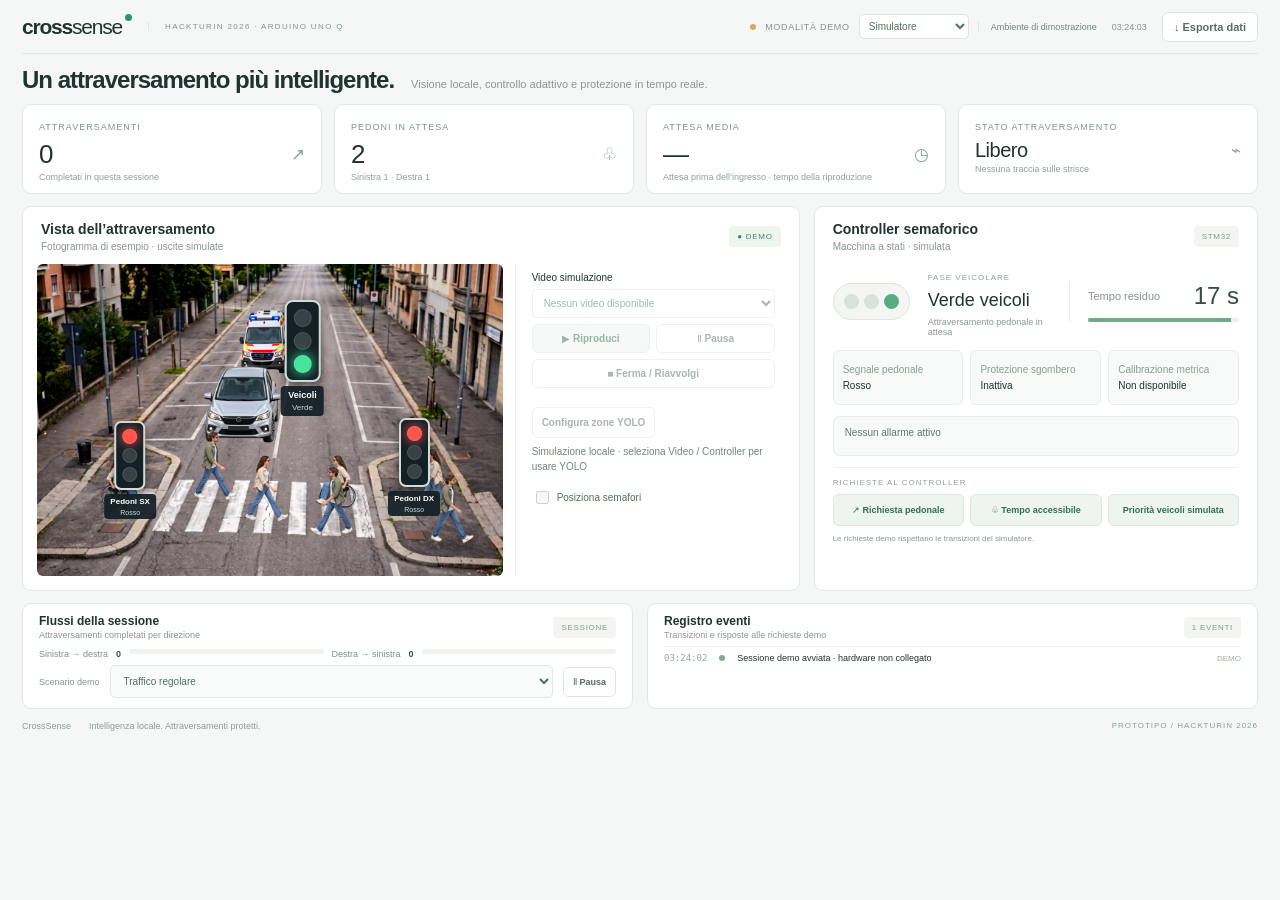
==== commit 15a2c724: "Fix e miglioramenti - Rivista la struttura della dashboard - Aggiunta logica per evitare il FAULT in" ====
--- a/dashboard/static/index.html
+++ b/dashboard/static/index.html
@@ -2,17 +2,15 @@
 <html lang="it">
 <head><meta charset="utf-8"><meta name="viewport" content="width=device-width, initial-scale=1"><title>CrossSense · Control room</title><link rel="stylesheet" href="style.css"></head>
 <body>
-<aside><a class="brand" href="#">cross<span>sense</span><i></i></a><div class="workspace">SMART CROSSING / UNO Q</div><nav><a class="selected" href="#overview">◉ <span>Panoramica</span></a><a href="#statistics">▥ <span>Statistiche</span></a><a href="#events">☷ <span>Registro eventi</span></a></nav><div class="side-bottom"><div class="device">▣ <span>Arduino UNO Q<small id="device-detail">Ambiente di dimostrazione</small></span></div><div class="hack">HACKTURIN 2026 <span>↗</span></div></div></aside>
-<main id="overview"><header><div class="breadcrumb">Workspace <span>/</span> Attraversamento 01</div><div class="header-right"><span class="demo-dot"></span> <span id="mode-label">MODALITÀ DEMO</span> <select id="mode" aria-label="Sorgente dati"><option value="demo">Simulatore UI</option><option value="hardware">Replay / Controller</option></select> <span id="clock"></span></div></header>
-<section class="title"><div><div class="eyebrow">CROSSSENSE CONTROL ROOM</div><h1>Un attraversamento più intelligente.</h1><p>Visione locale, controllo adattivo e protezione in tempo reale.</p></div><button id="export" class="secondary">↓ Esporta dati</button></section>
-<div class="notice"><span>◈</span> <strong id="notice-title">Simulazione locale</strong><span id="notice-detail">Camera e controller non collegati. Tutti i dati e le richieste sono simulati.</span><button id="trial-start" class="secondary" hidden disabled>Avvia prova STM32</button><span id="trial-status" aria-live="polite"></span></div>
-<section class="metrics" id="statistics"><article><label>ATTRAVERSAMENTI</label><div><strong id="count">0</strong><span class="metric-icon">↗</span></div><small>Completati in questa sessione</small></article><article><label>PEDONI IN ATTESA</label><div><strong id="waiting">0</strong><span class="metric-icon">♧</span></div><small id="wait-detail">Sinistra 0 · Destra 0</small></article><article><label>ATTESA MEDIA</label><div><strong id="avg">—</strong><span class="metric-icon">◷</span></div><small>Attesa prima dell’ingresso · tempo video in Replay</small></article><article><label>STATO ATTRAVERSAMENTO</label><div><strong id="occupied" class="text-value">Libero</strong><span class="metric-icon">⌁</span></div><small id="occupancy-detail">Nessuna traccia sulle strisce</small></article></section>
-<div class="primary-grid"><section class="panel vision"><div class="panel-heading"><div><h2>Vista dell’attraversamento</h2><p id="vision-description">Schema animato · osservazioni simulate</p></div><span id="vision-badge" class="badge">● DEMO</span></div><div class="scene frame-scene" id="frame-scene"><img id="preview-frame" src="example-frame.jpg" alt="Frame di esempio di un attraversamento urbano"><div id="traffic-overlays"></div><svg id="vision-zones" viewBox="0 0 1000 1000" preserveAspectRatio="none" aria-label="Zone di rilevamento"></svg><div class="scene-label"><span class="live-dot"></span><span id="scene-source">FRAME DI ESEMPIO</span><span id="seq"></span></div></div>
-<div class="zone-toolbar" id="video-controls"><label for="video-select">Video simulazione</label><select id="video-select" disabled><option value="">Caricamento video…</option></select><button id="video-retry" class="secondary" disabled>Riprova / Riavvia replay</button><span id="video-note" role="status"></span></div>
+<main id="overview"><header class="topbar"><div class="topbar-brand"><a class="brand" href="#overview">cross<span>sense</span><i></i></a><span>HACKTURIN 2026 · ARDUINO UNO Q</span></div><div class="header-right"><span class="demo-dot"></span><span id="mode-label">MODALITÀ DEMO</span><select id="mode" aria-label="Sorgente dati"><option value="demo">Simulatore</option><option value="hardware">Video / Controller</option></select><span class="device-chip" id="device-detail">Ambiente di dimostrazione</span><span id="clock"></span><button id="export" class="secondary">↓ Esporta dati</button></div></header>
+<section class="title"><div><div class="eyebrow">CROSSSENSE CONTROL ROOM</div><h1>Un attraversamento più intelligente.</h1><p>Visione locale, controllo adattivo e protezione in tempo reale.</p></div></section>
+<section class="metrics" id="statistics"><article><label>ATTRAVERSAMENTI</label><div><strong id="count">0</strong><span class="metric-icon">↗</span></div><small>Completati in questa sessione</small></article><article><label>PEDONI IN ATTESA</label><div><strong id="waiting">0</strong><span class="metric-icon">♧</span></div><small id="wait-detail">Sinistra 0 · Destra 0</small></article><article><label>ATTESA MEDIA</label><div><strong id="avg">—</strong><span class="metric-icon">◷</span></div><small>Attesa prima dell’ingresso · tempo della riproduzione</small></article><article><label>STATO ATTRAVERSAMENTO</label><div><strong id="occupied" class="text-value">Libero</strong><span class="metric-icon">⌁</span></div><small id="occupancy-detail">Nessuna traccia sulle strisce</small></article></section>
+<div class="primary-grid"><section class="panel vision"><div class="panel-heading"><div><h2>Vista dell’attraversamento</h2><p id="vision-description">Schema animato · osservazioni simulate</p></div><span id="vision-badge" class="badge">● DEMO</span></div><div class="vision-workspace"><div class="vision-frame-column"><div class="scene frame-scene" id="frame-scene"><img id="preview-frame" src="example-frame.jpg" alt="Frame di esempio di un attraversamento urbano"><div id="video-empty-state" class="video-empty-state" hidden><span id="video-empty-icon" class="video-empty-icon">▶</span><strong id="video-empty-title">Seleziona un video</strong><span id="video-empty-detail">Usa il menu a destra, poi premi Riproduci.</span></div><div id="traffic-overlays"></div><svg id="vision-zones" viewBox="0 0 1000 1000" preserveAspectRatio="none" aria-label="Zone di rilevamento"></svg><div class="scene-label"><span class="live-dot"></span><span id="scene-source">FRAME DI ESEMPIO</span><span id="seq"></span></div></div></div><div class="vision-tools">
+<div class="zone-toolbar" id="video-controls"><label for="video-select">Video simulazione</label><select id="video-select" disabled><option value="">Caricamento video…</option></select><button id="video-play" disabled>▶ Riproduci</button><button id="video-pause" class="secondary" disabled>Ⅱ Pausa</button><button id="video-stop" class="secondary" disabled>■ Ferma / Riavvolgi</button><span id="video-note" role="status"></span></div>
 <div class="zone-toolbar"><button id="zone-edit" class="secondary" disabled>Configura zone YOLO</button><span id="vision-detail"></span></div>
 <div id="zone-controls" class="zone-toolbar" hidden><label>Zona <select id="zone-select"><option value="waiting_left">Attesa sinistra</option><option value="crossing">Attraversamento</option><option value="waiting_right">Attesa destra</option><option value="approach">Corsia veicoli</option></select></label><button id="zone-clear" class="secondary">Svuota zona</button><button id="zone-undo" class="secondary">Annulla vertice</button><button id="zone-save">Salva zone</button><button id="zone-cancel" class="secondary">Annulla</button></div><p id="zone-note" class="overlay-note" role="status"></p>
-<div class="overlay-tools"><label for="signal-edit"><input type="checkbox" id="signal-edit"> Posiziona semafori</label><select id="signal-select" aria-label="Semaforo da posizionare"><option value="ped-left">Pedoni sinistra</option><option value="ped-right">Pedoni destra</option><option value="vehicles">Veicoli</option></select><label>X % <input id="signal-x" type="number" min="5" max="95" step="0.1" aria-label="Posizione X percentuale"></label><label>Y % <input id="signal-y" type="number" min="12" max="88" step="0.1" aria-label="Posizione Y percentuale"></label><button id="signal-reset" class="secondary">Ripristina</button></div><p class="overlay-note" id="overlay-note" aria-live="polite">Replay dichiarato · semafori logici visualizzati nella dashboard.</p>
-<div class="vision-footer"><span>Pedoni SX / DX sincronizzati</span><span>Veicoli indipendente</span><span>Elaborazione locale <strong>↗</strong></span></div></section>
-<section class="panel controller"><div class="panel-heading"><div><h2>Controller semaforico</h2><p id="controller-description">Macchina a stati · simulata</p></div><span class="badge neutral" id="controller-kind">STM32</span></div><div class="phase"><div class="signal"><i id="red"></i><i id="amber"></i><i id="green"></i></div><div><label>FASE VEICOLARE</label><h3 id="phase-name">Verde veicoli</h3><p id="phase-sub">Attraversamento pedonale in attesa</p></div></div><div class="timer"><span>Tempo residuo</span><strong id="remaining">18 <small>s</small></strong></div><div class="progress"><div id="progress"></div></div><div class="controller-rows"><div><span>Segnale pedonale</span><strong id="ped-signal">Rosso</strong></div><div><span>Protezione sgombero</span><strong id="protection">Inattiva</strong></div><div><span>Calibrazione metrica</span><strong>Non disponibile</strong></div></div><div class="controller-status"><p id="alarm-status" role="alert">Nessun allarme attivo</p><p id="transport-status" role="status"></p></div><div class="request-heading">RICHIESTE AL CONTROLLER</div><div class="request-buttons"><button data-request="pedestrian">↗ Richiesta pedonale</button><button data-request="accessible">♧ Tempo accessibile</button><button data-request="vehicle_priority">Priorità veicoli simulata</button></div><p class="request-note" id="request-status" aria-live="polite">Le richieste demo rispettano le transizioni del simulatore.</p></section></div>
+<div class="overlay-tools"><label for="signal-edit"><input type="checkbox" id="signal-edit"> Posiziona semafori</label><select id="signal-select" aria-label="Semaforo da posizionare"><option value="ped-left">Pedoni sinistra</option><option value="ped-right">Pedoni destra</option><option value="vehicles">Veicoli</option></select><label>X % <input id="signal-x" type="number" min="5" max="95" step="0.1" aria-label="Posizione X percentuale"></label><label>Y % <input id="signal-y" type="number" min="12" max="88" step="0.1" aria-label="Posizione Y percentuale"></label><button id="signal-reset" class="secondary">Ripristina</button></div><p class="overlay-note" id="overlay-note" aria-live="polite">Riproduzione video dichiarata · semafori logici visualizzati nella dashboard.</p>
+<div class="vision-footer"><span>Pedoni SX / DX sincronizzati</span><span>Veicoli indipendente</span><span>Elaborazione locale <strong>↗</strong></span></div></div></div></section>
+<section class="panel controller"><div class="panel-heading"><div><h2>Controller semaforico</h2><p id="controller-description">Macchina a stati · simulata</p></div><span class="badge neutral" id="controller-kind">STM32</span></div><div class="controller-overview"><div class="phase"><div class="signal"><i id="red"></i><i id="amber"></i><i id="green"></i></div><div><label>FASE VEICOLARE</label><h3 id="phase-name">Verde veicoli</h3><p id="phase-sub">Attraversamento pedonale in attesa</p></div></div><div class="controller-time"><div class="timer"><span>Tempo residuo</span><strong id="remaining">18 <small>s</small></strong></div><div class="progress"><div id="progress"></div></div></div></div><div class="controller-rows"><div><span>Segnale pedonale</span><strong id="ped-signal">Rosso</strong></div><div><span>Protezione sgombero</span><strong id="protection">Inattiva</strong></div><div><span>Calibrazione metrica</span><strong>Non disponibile</strong></div></div><div class="controller-status"><p id="alarm-status" role="alert">Nessun allarme attivo</p><p id="transport-status" role="status"></p></div><div id="trial-controls" class="trial-controls" hidden><button id="trial-start" class="secondary" hidden disabled>Avvia prova STM32</button><span id="trial-status" aria-live="polite"></span></div><div class="request-heading">RICHIESTE AL CONTROLLER</div><div class="request-buttons"><button data-request="pedestrian">↗ Richiesta pedonale</button><button data-request="accessible">♧ Tempo accessibile</button><button data-request="vehicle_priority">Priorità veicoli simulata</button></div><p class="request-note" id="request-status" aria-live="polite">Le richieste demo rispettano le transizioni del simulatore.</p></section></div>
 <div class="bottom-grid"><section class="panel"><div class="panel-heading"><div><h2>Flussi della sessione</h2><p>Attraversamenti completati per direzione</p></div><span class="neutral badge">SESSIONE</span></div><div class="flow"><div><span>Sinistra → destra</span><strong id="ltr">0</strong></div><div class="bar"><i id="ltr-bar"></i></div><div><span>Destra → sinistra</span><strong id="rtl">0</strong></div><div class="bar"><i id="rtl-bar"></i></div></div><div class="scenario"><label for="scenario">Scenario demo</label><select id="scenario"><option value="normal">Traffico regolare</option><option value="busy">Affluenza elevata</option><option value="stopped">Pedone fermo sulle strisce</option><option value="offline">Perdita della telemetria</option></select><button class="secondary" id="pause">Ⅱ Pausa</button></div></section><section id="events" class="panel"><div class="panel-heading"><div><h2>Registro eventi</h2><p id="events-description">Transizioni e risposte alle richieste demo</p></div><span id="event-total" class="badge neutral">0 EVENTI</span></div><ol id="event-list" aria-live="polite"></ol></section></div><footer>CrossSense <span>Intelligenza locale. Attraversamenti protetti.</span><span>PROTOTIPO / HACKTURIN 2026</span></footer></main><script src="providers.js"></script><script src="signals.js"></script><script src="vision.js"></script><script src="replay.js"></script><script src="app.js"></script>
 </body></html>
--- a/dashboard/static/style.css
+++ b/dashboard/static/style.css
@@ -4,6 +4,100 @@
 
 .traffic-signal[data-signal^="ped-"] .traffic-housing{gap:4px;padding:6px;border-radius:7px}.traffic-signal[data-signal^="ped-"] .traffic-housing i{width:15px;height:15px}.traffic-signal[data-signal^="ped-"] .traffic-label{font-size:8px;padding:3px 6px}.traffic-signal[data-signal^="ped-"] .traffic-label small{font-size:7px}@media(max-width:700px){.traffic-signal[data-signal^="ped-"] .traffic-housing{gap:3px;padding:4px}.traffic-signal[data-signal^="ped-"] .traffic-housing i{width:11px;height:11px}}
 
-#vision-zones{position:absolute;inset:0;width:100%;height:100%;pointer-events:none;z-index:3}#vision-zones.zone-editing{pointer-events:auto;cursor:crosshair;touch-action:none}#vision-zones text{font:18px sans-serif;paint-order:stroke;stroke:#14272b;stroke-width:3px;stroke-linejoin:round}.zone-toolbar{display:flex;flex-wrap:wrap;gap:9px;align-items:center;padding:12px 20px 6px;font-size:10px}.zone-toolbar[hidden]{display:none}.zone-toolbar label{display:flex;gap:6px;align-items:center}.zone-toolbar select{border:1px solid #dce6df;border-radius:4px;padding:7px;background:white;color:#536e5e}.zone-toolbar button{font-size:10px;padding:9px}.zone-toolbar span{color:#73867b;line-height:1.5}#zone-note{color:#536e5e;min-height:16px}
+/* The ROI layer must cover the full image, including above the wide-screen breakpoint. */
+#vision-zones{position:absolute;inset:0;width:100%;height:100%;max-height:none;pointer-events:none;z-index:3}#vision-zones.zone-editing{pointer-events:auto;cursor:crosshair;touch-action:none}#vision-zones text{font:18px sans-serif;paint-order:stroke;stroke:#14272b;stroke-width:3px;stroke-linejoin:round}.zone-toolbar{display:flex;flex-wrap:wrap;gap:9px;align-items:center;padding:12px 20px 6px;font-size:10px}.zone-toolbar[hidden]{display:none}.zone-toolbar label{display:flex;gap:6px;align-items:center}.zone-toolbar select{border:1px solid #dce6df;border-radius:4px;padding:7px;background:white;color:#536e5e}.zone-toolbar button{font-size:10px;padding:9px}.zone-toolbar span{color:#73867b;line-height:1.5}#zone-note{color:#536e5e;min-height:16px}
 
 .controller-status{display:grid;gap:5px;margin:17px 23px 0;padding:11px 13px;background:#f7faf8;border:1px solid #e6ece8;border-radius:6px}.controller-status p{line-height:1.45}.controller-status #alarm-status{font-size:10px;color:#60766b}.controller-status #transport-status{font-size:9px;color:#899990;overflow-wrap:anywhere}.controller-status #alarm-status.active-alarm{color:#c85f59;font-weight:700;border-left:3px solid currentColor;padding-left:9px}.request-buttons{flex-wrap:wrap}
+.video-empty-state{position:absolute;inset:0;z-index:6;display:flex;flex-direction:column;align-items:center;justify-content:center;gap:10px;text-align:center;color:#fff;background:linear-gradient(135deg,#13272ee8,#204a3fe8);padding:30px}.video-empty-state[hidden]{display:none}.video-empty-state strong{font-size:22px;font-weight:600}.video-empty-state>span:last-child{max-width:390px;color:#c9ddd5;font-size:12px;line-height:1.6}.video-empty-icon{display:grid;place-items:center;width:54px;height:54px;border:1px solid #8cc3ac;border-radius:50%;background:#ffffff12;color:#77d4ae;font-size:20px;padding-left:3px}.video-empty-state.loading .video-empty-icon{animation:video-pulse 1.2s ease-in-out infinite}@keyframes video-pulse{50%{transform:scale(1.08);box-shadow:0 0 0 10px #77d4ae18}}
+.video-empty-state.completed{background:linear-gradient(135deg,#14282ef2,#285447ed)}.video-empty-state.completed .video-empty-icon{padding-left:0;font-size:25px}
+
+/* Demo layout: full-width workspace with all controller information in one panel. */
+main{margin:0 auto;padding:0 28px;max-width:1900px}
+.topbar{min-height:64px;height:auto;gap:24px;padding:10px 0}
+.topbar-brand,.header-right{display:flex;align-items:center}
+.topbar-brand{gap:16px;min-width:max-content}
+.topbar-brand .brand{font-size:22px}
+.topbar-brand>span{padding-left:16px;border-left:1px solid #dfe7e2;color:#83938b;font-size:8px;letter-spacing:1.35px}
+.header-right{justify-content:flex-end;flex-wrap:wrap;gap:9px}
+.device-chip{max-width:220px;overflow:hidden;text-overflow:ellipsis;white-space:nowrap;border-left:1px solid #dfe7e2;padding-left:12px;color:#71847a;letter-spacing:0}
+#clock{margin-left:6px}
+.topbar #export{margin-left:6px;padding:8px 11px}
+.title{padding:23px 0 18px}
+.title h1{margin:8px 0 6px}
+.metrics{margin:0 0 20px}
+.primary-grid{grid-template-columns:minmax(0,1.75fr) minmax(340px,.95fr)}
+.trial-controls{display:flex;align-items:center;gap:10px;margin:12px 23px 0;padding:11px 13px;border:1px solid #dce9e1;border-radius:6px;background:#f2f8f4}
+.trial-controls[hidden]{display:none}
+.trial-controls button{padding:8px 10px}
+.trial-controls span{font-size:9px;color:#6f8579;line-height:1.45}
+@media(max-width:1100px){main{margin:0 auto;padding:0 22px}.primary-grid{grid-template-columns:1fr}.topbar-brand>span{display:none}}
+@media(max-width:760px){main{padding:0 16px}.topbar{align-items:flex-start;flex-direction:column;gap:8px;padding:12px 0}.header-right{justify-content:flex-start;width:100%}.device-chip{display:none}.topbar #export{margin-left:auto}.title{padding:20px 0 16px}.metrics{grid-template-columns:1fr 1fr}.primary-grid{grid-template-columns:1fr}}
+@media(max-width:480px){.metrics{grid-template-columns:1fr}.topbar #export{margin-left:0}.header-right{align-items:flex-start}.trial-controls{align-items:flex-start;flex-direction:column}}
+
+/* One-screen control-room layout on laptop and desktop displays. */
+@media(min-width:1200px){
+  main{padding:0 22px;max-width:1920px}
+  .topbar{min-height:54px;padding:7px 0}
+  .topbar-brand .brand{font-size:21px}
+  .title{padding:12px 0 10px}
+  .title>div{display:flex;align-items:baseline;gap:17px;flex-wrap:wrap}
+  .title .eyebrow{display:none}
+  .title h1{font-size:24px;margin:0;white-space:nowrap}
+  .title p{font-size:11px}
+  .metrics{gap:12px;margin:0 0 12px}
+  .metrics article{min-height:82px;padding:11px 16px}
+  .metrics article>div{margin:5px 0 2px}
+  .metrics strong{font-size:26px}
+  .metrics strong.text-value{font-size:20px}
+  .metrics .metric-icon{font-size:17px}
+  .metrics small{display:block;overflow:hidden;text-overflow:ellipsis;white-space:nowrap;font-size:9px}
+  .primary-grid{grid-template-columns:minmax(0,1.75fr) minmax(390px,1fr);gap:14px}
+  .panel-heading{padding:14px 18px 12px}
+  .panel-heading h2{margin-bottom:4px}
+  .vision-workspace{display:grid;grid-template-columns:minmax(0,1fr) 290px;gap:12px;padding:0 14px 14px}
+  .vision-frame-column{min-width:0}
+  .vision-frame-column .scene{margin:0}
+  .vision-tools{min-width:0;border-left:1px solid #e7ede9;padding-left:6px;display:flex;flex-direction:column}
+  .vision-tools .zone-toolbar{padding:8px 10px 5px;gap:6px}
+  #video-controls{display:grid;grid-template-columns:1fr 1fr}
+  #video-controls label,#video-controls select,#video-controls #video-note{grid-column:1/-1}
+  #video-controls select{width:100%}
+  #video-controls button{padding:8px 6px}
+  #video-stop{grid-column:1/-1}
+  .vision-tools .overlay-tools{display:grid;grid-template-columns:1fr 1fr;gap:6px;padding:9px 10px 4px}
+  .vision-tools .overlay-tools>label:first-child,.vision-tools .overlay-tools>select{grid-column:1/-1}
+  .vision-tools .overlay-tools input[type=number]{width:100%}
+  .vision-tools .overlay-note{margin:2px 10px 5px;font-size:9px;line-height:1.35}
+  .vision-tools .vision-footer{margin-top:auto;padding:8px 10px 2px;gap:5px;flex-wrap:wrap;font-size:8px}
+  .vision-tools .vision-footer span:last-child{margin-left:0;width:100%}
+  .controller-overview{display:grid;grid-template-columns:minmax(0,1.15fr) minmax(170px,.85fr);gap:18px;align-items:center;margin:2px 18px 13px}
+  .controller .phase{margin:0;min-width:0}
+  .controller-time{min-width:0;padding-left:18px;border-left:1px solid #e7ede9}
+  .controller .timer{margin:0}
+  .controller .progress{margin:8px 0 0}
+  .controller .controller-rows{grid-template-columns:repeat(3,minmax(0,1fr));margin:0 18px;gap:7px}
+  .controller .controller-rows>div{display:grid;align-content:center;gap:5px;min-height:55px;padding:8px 9px;background:#f7faf8;border:1px solid #e7ede9;border-radius:6px}
+  .controller .controller-rows strong{overflow-wrap:anywhere}
+  .controller .controller-status{margin:11px 18px 0;padding:9px 11px}
+  .controller .trial-controls{margin:9px 18px 0;padding:8px 10px}
+  .controller .request-heading{margin:11px 18px 7px;padding-top:10px}
+  .controller .request-buttons{margin:0 18px;gap:6px}
+  .controller .request-note{margin:7px 18px;font-size:8px}
+  .bottom-grid{gap:14px;margin-top:12px}
+  .bottom-grid .panel-heading{padding:10px 16px 6px}
+  .bottom-grid .panel-heading h2{font-size:12px;margin-bottom:2px}
+  .bottom-grid .panel-heading p{font-size:9px}
+  .bottom-grid .flow{padding:0 16px;display:grid;grid-template-columns:auto 1fr auto 1fr;gap:8px;align-items:center}
+  .bottom-grid .flow>div:not(.bar){font-size:9px;gap:8px}
+  .bottom-grid .bar{margin:3px 0 7px;height:5px}
+  .bottom-grid .scenario{padding:4px 16px 10px}
+  .bottom-grid ol{max-height:70px;padding:0 16px 6px}
+  .bottom-grid li{padding:6px 0;font-size:9px}
+  footer{padding:12px 0}
+}
+@media(min-width:1200px) and (max-width:1499px){
+  .vision-workspace{grid-template-columns:minmax(0,1fr) 270px}
+  .vision-tools .overlay-tools:has(#signal-edit:not(:checked))>:not(:first-child){display:none}
+  .vision-tools>.overlay-note,.vision-tools .vision-footer{display:none}
+}
+@media(max-width:1199px){.vision-workspace{display:block}.vision-tools{padding-top:4px}}
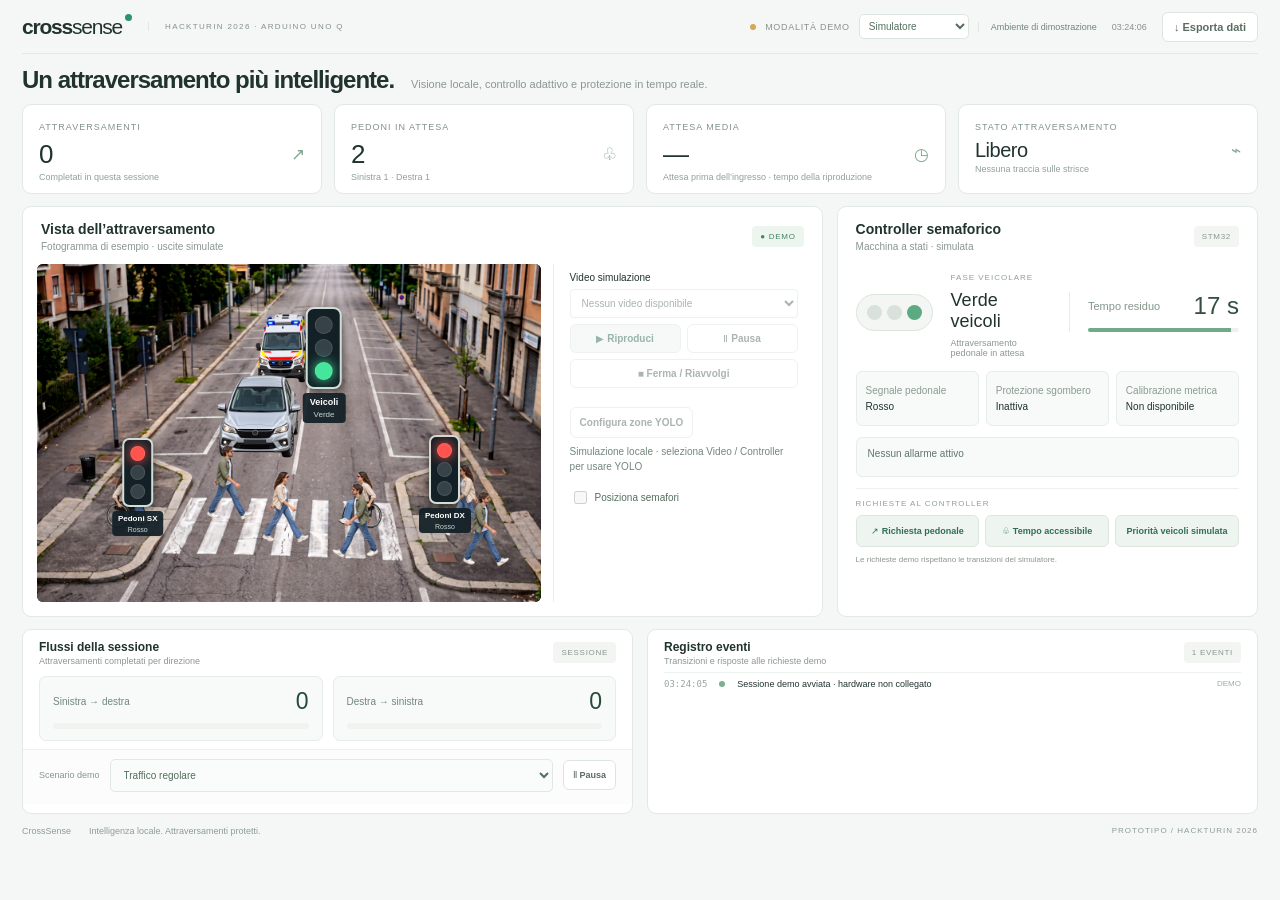
==== commit ed95b814: "Update Dashboard" ====
--- a/dashboard/static/index.html
+++ b/dashboard/static/index.html
@@ -12,5 +12,5 @@
 <div class="overlay-tools"><label for="signal-edit"><input type="checkbox" id="signal-edit"> Posiziona semafori</label><select id="signal-select" aria-label="Semaforo da posizionare"><option value="ped-left">Pedoni sinistra</option><option value="ped-right">Pedoni destra</option><option value="vehicles">Veicoli</option></select><label>X % <input id="signal-x" type="number" min="5" max="95" step="0.1" aria-label="Posizione X percentuale"></label><label>Y % <input id="signal-y" type="number" min="12" max="88" step="0.1" aria-label="Posizione Y percentuale"></label><button id="signal-reset" class="secondary">Ripristina</button></div><p class="overlay-note" id="overlay-note" aria-live="polite">Riproduzione video dichiarata · semafori logici visualizzati nella dashboard.</p>
 <div class="vision-footer"><span>Pedoni SX / DX sincronizzati</span><span>Veicoli indipendente</span><span>Elaborazione locale <strong>↗</strong></span></div></div></div></section>
 <section class="panel controller"><div class="panel-heading"><div><h2>Controller semaforico</h2><p id="controller-description">Macchina a stati · simulata</p></div><span class="badge neutral" id="controller-kind">STM32</span></div><div class="controller-overview"><div class="phase"><div class="signal"><i id="red"></i><i id="amber"></i><i id="green"></i></div><div><label>FASE VEICOLARE</label><h3 id="phase-name">Verde veicoli</h3><p id="phase-sub">Attraversamento pedonale in attesa</p></div></div><div class="controller-time"><div class="timer"><span>Tempo residuo</span><strong id="remaining">18 <small>s</small></strong></div><div class="progress"><div id="progress"></div></div></div></div><div class="controller-rows"><div><span>Segnale pedonale</span><strong id="ped-signal">Rosso</strong></div><div><span>Protezione sgombero</span><strong id="protection">Inattiva</strong></div><div><span>Calibrazione metrica</span><strong>Non disponibile</strong></div></div><div class="controller-status"><p id="alarm-status" role="alert">Nessun allarme attivo</p><p id="transport-status" role="status"></p></div><div id="trial-controls" class="trial-controls" hidden><button id="trial-start" class="secondary" hidden disabled>Avvia prova STM32</button><span id="trial-status" aria-live="polite"></span></div><div class="request-heading">RICHIESTE AL CONTROLLER</div><div class="request-buttons"><button data-request="pedestrian">↗ Richiesta pedonale</button><button data-request="accessible">♧ Tempo accessibile</button><button data-request="vehicle_priority">Priorità veicoli simulata</button></div><p class="request-note" id="request-status" aria-live="polite">Le richieste demo rispettano le transizioni del simulatore.</p></section></div>
-<div class="bottom-grid"><section class="panel"><div class="panel-heading"><div><h2>Flussi della sessione</h2><p>Attraversamenti completati per direzione</p></div><span class="neutral badge">SESSIONE</span></div><div class="flow"><div><span>Sinistra → destra</span><strong id="ltr">0</strong></div><div class="bar"><i id="ltr-bar"></i></div><div><span>Destra → sinistra</span><strong id="rtl">0</strong></div><div class="bar"><i id="rtl-bar"></i></div></div><div class="scenario"><label for="scenario">Scenario demo</label><select id="scenario"><option value="normal">Traffico regolare</option><option value="busy">Affluenza elevata</option><option value="stopped">Pedone fermo sulle strisce</option><option value="offline">Perdita della telemetria</option></select><button class="secondary" id="pause">Ⅱ Pausa</button></div></section><section id="events" class="panel"><div class="panel-heading"><div><h2>Registro eventi</h2><p id="events-description">Transizioni e risposte alle richieste demo</p></div><span id="event-total" class="badge neutral">0 EVENTI</span></div><ol id="event-list" aria-live="polite"></ol></section></div><footer>CrossSense <span>Intelligenza locale. Attraversamenti protetti.</span><span>PROTOTIPO / HACKTURIN 2026</span></footer></main><script src="providers.js"></script><script src="signals.js"></script><script src="vision.js"></script><script src="replay.js"></script><script src="app.js"></script>
+<div class="bottom-grid"><section class="panel session-panel"><div class="panel-heading"><div><h2>Flussi della sessione</h2><p>Attraversamenti completati per direzione</p></div><span class="neutral badge">SESSIONE</span></div><div class="flow"><div class="flow-card"><div><span>Sinistra → destra</span><strong id="ltr">0</strong></div><div class="bar"><i id="ltr-bar"></i></div></div><div class="flow-card"><div><span>Destra → sinistra</span><strong id="rtl">0</strong></div><div class="bar"><i id="rtl-bar"></i></div></div></div><div class="scenario"><label for="scenario">Scenario demo</label><select id="scenario"><option value="normal">Traffico regolare</option><option value="busy">Affluenza elevata</option><option value="stopped">Pedone fermo sulle strisce</option><option value="offline">Perdita della telemetria</option></select><button class="secondary" id="pause">Ⅱ Pausa</button></div></section><section id="events" class="panel"><div class="panel-heading"><div><h2>Registro eventi</h2><p id="events-description">Transizioni e risposte alle richieste demo</p></div><span id="event-total" class="badge neutral">0 EVENTI</span></div><ol id="event-list" aria-live="polite"></ol></section></div><footer>CrossSense <span>Intelligenza locale. Attraversamenti protetti.</span><span>PROTOTIPO / HACKTURIN 2026</span></footer></main><script src="providers.js"></script><script src="signals.js"></script><script src="vision.js"></script><script src="replay.js"></script><script src="app.js"></script>
 </body></html>
--- a/dashboard/static/style.css
+++ b/dashboard/static/style.css
@@ -10,6 +10,7 @@
 .controller-status{display:grid;gap:5px;margin:17px 23px 0;padding:11px 13px;background:#f7faf8;border:1px solid #e6ece8;border-radius:6px}.controller-status p{line-height:1.45}.controller-status #alarm-status{font-size:10px;color:#60766b}.controller-status #transport-status{font-size:9px;color:#899990;overflow-wrap:anywhere}.controller-status #alarm-status.active-alarm{color:#c85f59;font-weight:700;border-left:3px solid currentColor;padding-left:9px}.request-buttons{flex-wrap:wrap}
 .video-empty-state{position:absolute;inset:0;z-index:6;display:flex;flex-direction:column;align-items:center;justify-content:center;gap:10px;text-align:center;color:#fff;background:linear-gradient(135deg,#13272ee8,#204a3fe8);padding:30px}.video-empty-state[hidden]{display:none}.video-empty-state strong{font-size:22px;font-weight:600}.video-empty-state>span:last-child{max-width:390px;color:#c9ddd5;font-size:12px;line-height:1.6}.video-empty-icon{display:grid;place-items:center;width:54px;height:54px;border:1px solid #8cc3ac;border-radius:50%;background:#ffffff12;color:#77d4ae;font-size:20px;padding-left:3px}.video-empty-state.loading .video-empty-icon{animation:video-pulse 1.2s ease-in-out infinite}@keyframes video-pulse{50%{transform:scale(1.08);box-shadow:0 0 0 10px #77d4ae18}}
 .video-empty-state.completed{background:linear-gradient(135deg,#14282ef2,#285447ed)}.video-empty-state.completed .video-empty-icon{padding-left:0;font-size:25px}
+.flow>.flow-card{display:block;padding:11px 13px;background:#f7faf8;border:1px solid #e6ece8;border-radius:7px}.flow-card>div:first-child{display:flex;align-items:center;justify-content:space-between;color:#71877b}.flow-card>div:first-child span{font-size:10px}.flow-card>div:first-child strong{font-size:23px;font-weight:500;color:#254b3a}.flow-card .bar{margin:8px 0 0}.session-panel .scenario{background:#fbfcfb;border-top:1px solid #edf1ee}
 
 /* Demo layout: full-width workspace with all controller information in one panel. */
 main{margin:0 auto;padding:0 28px;max-width:1900px}
@@ -51,10 +52,10 @@
   .metrics strong.text-value{font-size:20px}
   .metrics .metric-icon{font-size:17px}
   .metrics small{display:block;overflow:hidden;text-overflow:ellipsis;white-space:nowrap;font-size:9px}
-  .primary-grid{grid-template-columns:minmax(0,1.75fr) minmax(390px,1fr);gap:14px}
+  .primary-grid{grid-template-columns:minmax(0,1.9fr) minmax(390px,1fr);gap:14px}
   .panel-heading{padding:14px 18px 12px}
   .panel-heading h2{margin-bottom:4px}
-  .vision-workspace{display:grid;grid-template-columns:minmax(0,1fr) 290px;gap:12px;padding:0 14px 14px}
+  .vision-workspace{display:grid;grid-template-columns:minmax(0,1fr) 275px;gap:12px;padding:0 14px 14px}
   .vision-frame-column{min-width:0}
   .vision-frame-column .scene{margin:0}
   .vision-tools{min-width:0;border-left:1px solid #e7ede9;padding-left:6px;display:flex;flex-direction:column}
@@ -84,19 +85,21 @@
   .controller .request-buttons{margin:0 18px;gap:6px}
   .controller .request-note{margin:7px 18px;font-size:8px}
   .bottom-grid{gap:14px;margin-top:12px}
+  .bottom-grid>.panel{min-height:185px}
   .bottom-grid .panel-heading{padding:10px 16px 6px}
   .bottom-grid .panel-heading h2{font-size:12px;margin-bottom:2px}
   .bottom-grid .panel-heading p{font-size:9px}
-  .bottom-grid .flow{padding:0 16px;display:grid;grid-template-columns:auto 1fr auto 1fr;gap:8px;align-items:center}
-  .bottom-grid .flow>div:not(.bar){font-size:9px;gap:8px}
-  .bottom-grid .bar{margin:3px 0 7px;height:5px}
-  .bottom-grid .scenario{padding:4px 16px 10px}
-  .bottom-grid ol{max-height:70px;padding:0 16px 6px}
+  .bottom-grid .flow{padding:4px 16px 8px;display:grid;grid-template-columns:1fr 1fr;gap:10px;align-items:stretch}
+  .bottom-grid .flow>.flow-card{display:block}
+  .bottom-grid .bar{margin:8px 0 0;height:6px}
+  .bottom-grid>section:first-child{display:flex;flex-direction:column}
+  .bottom-grid .scenario{margin-top:0;padding:9px 16px 12px}
+  .bottom-grid ol{max-height:122px;padding:0 16px 9px}
   .bottom-grid li{padding:6px 0;font-size:9px}
   footer{padding:12px 0}
 }
 @media(min-width:1200px) and (max-width:1499px){
-  .vision-workspace{grid-template-columns:minmax(0,1fr) 270px}
+  .vision-workspace{grid-template-columns:minmax(0,1fr) 255px}
   .vision-tools .overlay-tools:has(#signal-edit:not(:checked))>:not(:first-child){display:none}
   .vision-tools>.overlay-note,.vision-tools .vision-footer{display:none}
 }
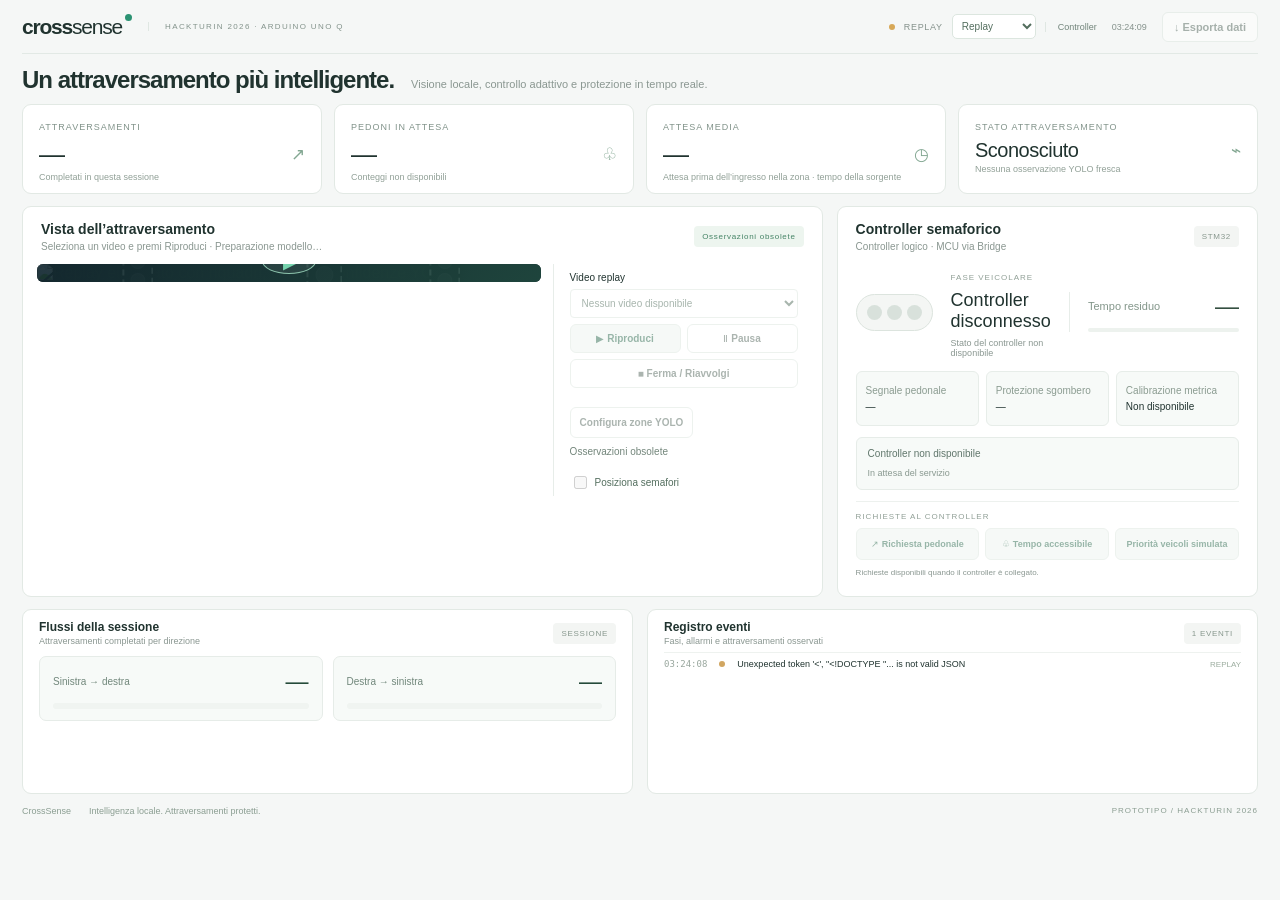
==== commit 3cc7847a: "Aggiunta utilizzo telecamera e rimozione demo" ====
--- a/dashboard/static/index.html
+++ b/dashboard/static/index.html
@@ -2,15 +2,16 @@
 <html lang="it">
 <head><meta charset="utf-8"><meta name="viewport" content="width=device-width, initial-scale=1"><title>CrossSense · Control room</title><link rel="stylesheet" href="style.css"></head>
 <body>
-<main id="overview"><header class="topbar"><div class="topbar-brand"><a class="brand" href="#overview">cross<span>sense</span><i></i></a><span>HACKTURIN 2026 · ARDUINO UNO Q</span></div><div class="header-right"><span class="demo-dot"></span><span id="mode-label">MODALITÀ DEMO</span><select id="mode" aria-label="Sorgente dati"><option value="demo">Simulatore</option><option value="hardware">Video / Controller</option></select><span class="device-chip" id="device-detail">Ambiente di dimostrazione</span><span id="clock"></span><button id="export" class="secondary">↓ Esporta dati</button></div></header>
+<main id="overview"><header class="topbar"><div class="topbar-brand"><a class="brand" href="#overview">cross<span>sense</span><i></i></a><span>HACKTURIN 2026 · ARDUINO UNO Q</span></div><div class="header-right"><span class="demo-dot"></span><span id="mode-label">REPLAY</span><select id="mode" aria-label="Sorgente dati"><option value="replay">Replay</option><option id="mode-camera" value="camera">Telecamera</option></select><span class="device-chip" id="device-detail">Controller</span><span id="clock"></span><button id="export" class="secondary">↓ Esporta dati</button></div></header>
 <section class="title"><div><div class="eyebrow">CROSSSENSE CONTROL ROOM</div><h1>Un attraversamento più intelligente.</h1><p>Visione locale, controllo adattivo e protezione in tempo reale.</p></div></section>
-<section class="metrics" id="statistics"><article><label>ATTRAVERSAMENTI</label><div><strong id="count">0</strong><span class="metric-icon">↗</span></div><small>Completati in questa sessione</small></article><article><label>PEDONI IN ATTESA</label><div><strong id="waiting">0</strong><span class="metric-icon">♧</span></div><small id="wait-detail">Sinistra 0 · Destra 0</small></article><article><label>ATTESA MEDIA</label><div><strong id="avg">—</strong><span class="metric-icon">◷</span></div><small>Attesa prima dell’ingresso · tempo della riproduzione</small></article><article><label>STATO ATTRAVERSAMENTO</label><div><strong id="occupied" class="text-value">Libero</strong><span class="metric-icon">⌁</span></div><small id="occupancy-detail">Nessuna traccia sulle strisce</small></article></section>
-<div class="primary-grid"><section class="panel vision"><div class="panel-heading"><div><h2>Vista dell’attraversamento</h2><p id="vision-description">Schema animato · osservazioni simulate</p></div><span id="vision-badge" class="badge">● DEMO</span></div><div class="vision-workspace"><div class="vision-frame-column"><div class="scene frame-scene" id="frame-scene"><img id="preview-frame" src="example-frame.jpg" alt="Frame di esempio di un attraversamento urbano"><div id="video-empty-state" class="video-empty-state" hidden><span id="video-empty-icon" class="video-empty-icon">▶</span><strong id="video-empty-title">Seleziona un video</strong><span id="video-empty-detail">Usa il menu a destra, poi premi Riproduci.</span></div><div id="traffic-overlays"></div><svg id="vision-zones" viewBox="0 0 1000 1000" preserveAspectRatio="none" aria-label="Zone di rilevamento"></svg><div class="scene-label"><span class="live-dot"></span><span id="scene-source">FRAME DI ESEMPIO</span><span id="seq"></span></div></div></div><div class="vision-tools">
-<div class="zone-toolbar" id="video-controls"><label for="video-select">Video simulazione</label><select id="video-select" disabled><option value="">Caricamento video…</option></select><button id="video-play" disabled>▶ Riproduci</button><button id="video-pause" class="secondary" disabled>Ⅱ Pausa</button><button id="video-stop" class="secondary" disabled>■ Ferma / Riavvolgi</button><span id="video-note" role="status"></span></div>
+<section class="metrics" id="statistics"><article><label>ATTRAVERSAMENTI</label><div><strong id="count">0</strong><span class="metric-icon">↗</span></div><small>Completati in questa sessione</small></article><article><label>PEDONI IN ATTESA</label><div><strong id="waiting">—</strong><span class="metric-icon">♧</span></div><small id="wait-detail">Conteggi non disponibili</small></article><article><label>ATTESA MEDIA</label><div><strong id="avg">—</strong><span class="metric-icon">◷</span></div><small>Attesa prima dell’ingresso nella zona · tempo della sorgente</small></article><article><label>STATO ATTRAVERSAMENTO</label><div><strong id="occupied" class="text-value">Sconosciuto</strong><span class="metric-icon">⌁</span></div><small id="occupancy-detail">In attesa di osservazioni YOLO</small></article></section>
+<div class="primary-grid"><section class="panel vision"><div class="panel-heading"><div><h2>Vista dell’attraversamento</h2><p id="vision-description">Seleziona un video per il replay</p></div><span id="vision-badge" class="badge">REPLAY</span></div><div class="vision-workspace"><div class="vision-frame-column"><div class="scene frame-scene" id="frame-scene"><img id="preview-frame" src="example-frame.jpg" alt="Frame di esempio di un attraversamento urbano"><div id="video-empty-state" class="video-empty-state" hidden><span id="video-empty-icon" class="video-empty-icon">▶</span><strong id="video-empty-title">Seleziona un video</strong><span id="video-empty-detail">Usa il menu a destra, poi premi Riproduci.</span></div><div id="traffic-overlays"></div><svg id="vision-zones" viewBox="0 0 1000 1000" preserveAspectRatio="none" aria-label="Zone di rilevamento"></svg><div class="scene-label"><span class="live-dot"></span><span id="scene-source">FRAME DI ESEMPIO</span><span id="seq"></span></div></div></div><div class="vision-tools">
+<div class="zone-toolbar" id="video-controls"><label for="video-select">Video replay</label><select id="video-select" disabled><option value="">Caricamento video…</option></select><button id="video-play" disabled>▶ Riproduci</button><button id="video-pause" class="secondary" disabled>Ⅱ Pausa</button><button id="video-stop" class="secondary" disabled>■ Ferma / Riavvolgi</button><span id="video-note" role="status"></span></div>
+<div class="zone-toolbar" id="camera-controls" hidden><button id="camera-start" disabled>▶ Avvia telecamera</button><button id="camera-stop" class="secondary" disabled>■ Ferma telecamera</button><span id="camera-note" role="status">La telecamera parte solo su comando.</span></div>
 <div class="zone-toolbar"><button id="zone-edit" class="secondary" disabled>Configura zone YOLO</button><span id="vision-detail"></span></div>
 <div id="zone-controls" class="zone-toolbar" hidden><label>Zona <select id="zone-select"><option value="waiting_left">Attesa sinistra</option><option value="crossing">Attraversamento</option><option value="waiting_right">Attesa destra</option><option value="approach">Corsia veicoli</option></select></label><button id="zone-clear" class="secondary">Svuota zona</button><button id="zone-undo" class="secondary">Annulla vertice</button><button id="zone-save">Salva zone</button><button id="zone-cancel" class="secondary">Annulla</button></div><p id="zone-note" class="overlay-note" role="status"></p>
-<div class="overlay-tools"><label for="signal-edit"><input type="checkbox" id="signal-edit"> Posiziona semafori</label><select id="signal-select" aria-label="Semaforo da posizionare"><option value="ped-left">Pedoni sinistra</option><option value="ped-right">Pedoni destra</option><option value="vehicles">Veicoli</option></select><label>X % <input id="signal-x" type="number" min="5" max="95" step="0.1" aria-label="Posizione X percentuale"></label><label>Y % <input id="signal-y" type="number" min="12" max="88" step="0.1" aria-label="Posizione Y percentuale"></label><button id="signal-reset" class="secondary">Ripristina</button></div><p class="overlay-note" id="overlay-note" aria-live="polite">Riproduzione video dichiarata · semafori logici visualizzati nella dashboard.</p>
+<div class="overlay-tools"><label for="signal-edit"><input type="checkbox" id="signal-edit"> Posiziona semafori</label><select id="signal-select" aria-label="Semaforo da posizionare"><option value="ped-left">Pedoni sinistra</option><option value="ped-right">Pedoni destra</option><option value="vehicles">Veicoli</option></select><label>X % <input id="signal-x" type="number" min="5" max="95" step="0.1" aria-label="Posizione X percentuale"></label><label>Y % <input id="signal-y" type="number" min="12" max="88" step="0.1" aria-label="Posizione Y percentuale"></label><button id="signal-reset" class="secondary">Ripristina</button></div><p class="overlay-note" id="overlay-note" aria-live="polite">Replay MP4 dichiarato · semafori logici nella dashboard.</p>
 <div class="vision-footer"><span>Pedoni SX / DX sincronizzati</span><span>Veicoli indipendente</span><span>Elaborazione locale <strong>↗</strong></span></div></div></div></section>
-<section class="panel controller"><div class="panel-heading"><div><h2>Controller semaforico</h2><p id="controller-description">Macchina a stati · simulata</p></div><span class="badge neutral" id="controller-kind">STM32</span></div><div class="controller-overview"><div class="phase"><div class="signal"><i id="red"></i><i id="amber"></i><i id="green"></i></div><div><label>FASE VEICOLARE</label><h3 id="phase-name">Verde veicoli</h3><p id="phase-sub">Attraversamento pedonale in attesa</p></div></div><div class="controller-time"><div class="timer"><span>Tempo residuo</span><strong id="remaining">18 <small>s</small></strong></div><div class="progress"><div id="progress"></div></div></div></div><div class="controller-rows"><div><span>Segnale pedonale</span><strong id="ped-signal">Rosso</strong></div><div><span>Protezione sgombero</span><strong id="protection">Inattiva</strong></div><div><span>Calibrazione metrica</span><strong>Non disponibile</strong></div></div><div class="controller-status"><p id="alarm-status" role="alert">Nessun allarme attivo</p><p id="transport-status" role="status"></p></div><div id="trial-controls" class="trial-controls" hidden><button id="trial-start" class="secondary" hidden disabled>Avvia prova STM32</button><span id="trial-status" aria-live="polite"></span></div><div class="request-heading">RICHIESTE AL CONTROLLER</div><div class="request-buttons"><button data-request="pedestrian">↗ Richiesta pedonale</button><button data-request="accessible">♧ Tempo accessibile</button><button data-request="vehicle_priority">Priorità veicoli simulata</button></div><p class="request-note" id="request-status" aria-live="polite">Le richieste demo rispettano le transizioni del simulatore.</p></section></div>
-<div class="bottom-grid"><section class="panel session-panel"><div class="panel-heading"><div><h2>Flussi della sessione</h2><p>Attraversamenti completati per direzione</p></div><span class="neutral badge">SESSIONE</span></div><div class="flow"><div class="flow-card"><div><span>Sinistra → destra</span><strong id="ltr">0</strong></div><div class="bar"><i id="ltr-bar"></i></div></div><div class="flow-card"><div><span>Destra → sinistra</span><strong id="rtl">0</strong></div><div class="bar"><i id="rtl-bar"></i></div></div></div><div class="scenario"><label for="scenario">Scenario demo</label><select id="scenario"><option value="normal">Traffico regolare</option><option value="busy">Affluenza elevata</option><option value="stopped">Pedone fermo sulle strisce</option><option value="offline">Perdita della telemetria</option></select><button class="secondary" id="pause">Ⅱ Pausa</button></div></section><section id="events" class="panel"><div class="panel-heading"><div><h2>Registro eventi</h2><p id="events-description">Transizioni e risposte alle richieste demo</p></div><span id="event-total" class="badge neutral">0 EVENTI</span></div><ol id="event-list" aria-live="polite"></ol></section></div><footer>CrossSense <span>Intelligenza locale. Attraversamenti protetti.</span><span>PROTOTIPO / HACKTURIN 2026</span></footer></main><script src="providers.js"></script><script src="signals.js"></script><script src="vision.js"></script><script src="replay.js"></script><script src="app.js"></script>
+<section class="panel controller"><div class="panel-heading"><div><h2>Controller semaforico</h2><p id="controller-description">In attesa della telemetria MCU</p></div><span class="badge neutral" id="controller-kind">STM32</span></div><div class="controller-overview"><div class="phase"><div class="signal"><i id="red"></i><i id="amber"></i><i id="green"></i></div><div><label>FASE VEICOLARE</label><h3 id="phase-name">Controller disconnesso</h3><p id="phase-sub">Stato del controller non disponibile</p></div></div><div class="controller-time"><div class="timer"><span>Tempo residuo</span><strong id="remaining">—</strong></div><div class="progress"><div id="progress"></div></div></div></div><div class="controller-rows"><div><span>Segnale pedonale</span><strong id="ped-signal">—</strong></div><div><span>Protezione sgombero</span><strong id="protection">—</strong></div><div><span>Calibrazione metrica</span><strong>Non disponibile</strong></div></div><div class="controller-status"><p id="alarm-status" role="alert">Controller non disponibile</p><p id="transport-status" role="status"></p></div><div class="request-heading">RICHIESTE AL CONTROLLER</div><div class="request-buttons"><button data-request="pedestrian">↗ Richiesta pedonale</button><button data-request="accessible">♧ Tempo accessibile</button><button data-request="vehicle_priority">Priorità veicoli simulata</button></div><p class="request-note" id="request-status" aria-live="polite">Richieste disponibili quando il controller è collegato.</p></section></div>
+<div class="bottom-grid"><section class="panel session-panel"><div class="panel-heading"><div><h2>Flussi della sessione</h2><p>Attraversamenti completati per direzione</p></div><span class="neutral badge">SESSIONE</span></div><div class="flow"><div class="flow-card"><div><span>Sinistra → destra</span><strong id="ltr">0</strong></div><div class="bar"><i id="ltr-bar"></i></div></div><div class="flow-card"><div><span>Destra → sinistra</span><strong id="rtl">0</strong></div><div class="bar"><i id="rtl-bar"></i></div></div></div></section><section id="events" class="panel"><div class="panel-heading"><div><h2>Registro eventi</h2><p id="events-description">Fasi, allarmi e attraversamenti osservati</p></div><span id="event-total" class="badge neutral">0 EVENTI</span></div><ol id="event-list" aria-live="polite"></ol></section></div><footer>CrossSense <span>Intelligenza locale. Attraversamenti protetti.</span><span>PROTOTIPO / HACKTURIN 2026</span></footer></main><script src="providers.js"></script><script src="signals.js"></script><script src="vision.js"></script><script src="replay.js"></script><script src="app.js"></script>
 </body></html>
--- a/dashboard/static/style.css
+++ b/dashboard/static/style.css
@@ -12,7 +12,8 @@
 .video-empty-state.completed{background:linear-gradient(135deg,#14282ef2,#285447ed)}.video-empty-state.completed .video-empty-icon{padding-left:0;font-size:25px}
 .flow>.flow-card{display:block;padding:11px 13px;background:#f7faf8;border:1px solid #e6ece8;border-radius:7px}.flow-card>div:first-child{display:flex;align-items:center;justify-content:space-between;color:#71877b}.flow-card>div:first-child span{font-size:10px}.flow-card>div:first-child strong{font-size:23px;font-weight:500;color:#254b3a}.flow-card .bar{margin:8px 0 0}.session-panel .scenario{background:#fbfcfb;border-top:1px solid #edf1ee}
 
-/* Demo layout: full-width workspace with all controller information in one panel. */
+/* Full-width workspace with controller information in one panel. */
+#video-controls[hidden],#camera-controls[hidden]{display:none}
 main{margin:0 auto;padding:0 28px;max-width:1900px}
 .topbar{min-height:64px;height:auto;gap:24px;padding:10px 0}
 .topbar-brand,.header-right{display:flex;align-items:center}
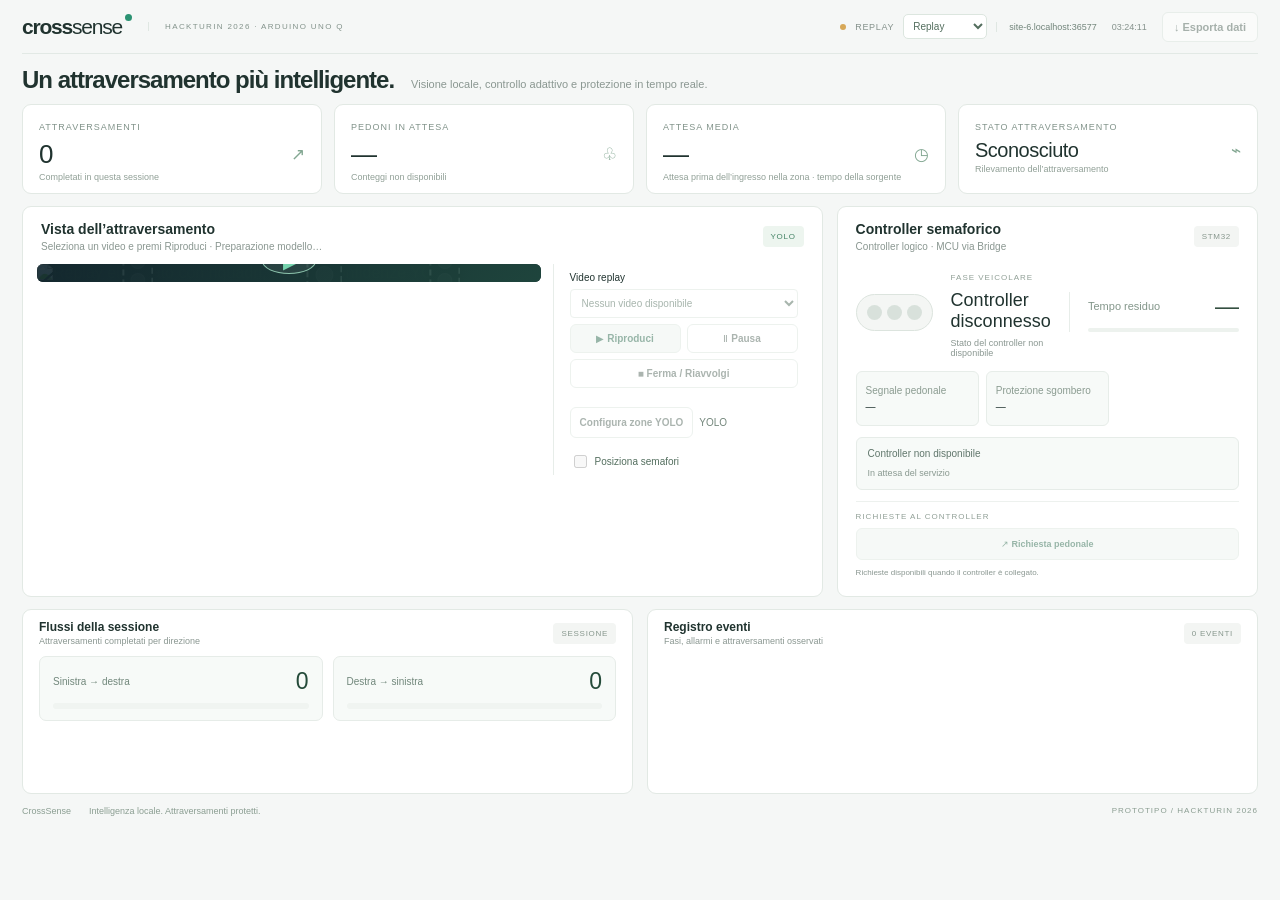
==== commit 4335428d: "Simplify controller panel to pedestrian request only" ====
--- a/dashboard/static/index.html
+++ b/dashboard/static/index.html
@@ -12,6 +12,6 @@
 <div id="zone-controls" class="zone-toolbar" hidden><label>Zona <select id="zone-select"><option value="waiting_left">Attesa sinistra</option><option value="crossing">Attraversamento</option><option value="waiting_right">Attesa destra</option><option value="approach">Corsia veicoli</option></select></label><button id="zone-clear" class="secondary">Svuota zona</button><button id="zone-undo" class="secondary">Annulla vertice</button><button id="zone-save">Salva zone</button><button id="zone-cancel" class="secondary">Annulla</button></div><p id="zone-note" class="overlay-note" role="status"></p>
 <div class="overlay-tools"><label for="signal-edit"><input type="checkbox" id="signal-edit"> Posiziona semafori</label><select id="signal-select" aria-label="Semaforo da posizionare"><option value="ped-left">Pedoni sinistra</option><option value="ped-right">Pedoni destra</option><option value="vehicles">Veicoli</option></select><label>X % <input id="signal-x" type="number" min="5" max="95" step="0.1" aria-label="Posizione X percentuale"></label><label>Y % <input id="signal-y" type="number" min="12" max="88" step="0.1" aria-label="Posizione Y percentuale"></label><button id="signal-reset" class="secondary">Ripristina</button></div><p class="overlay-note" id="overlay-note" aria-live="polite">Replay MP4 dichiarato · semafori logici nella dashboard.</p>
 <div class="vision-footer"><span>Pedoni SX / DX sincronizzati</span><span>Veicoli indipendente</span><span>Elaborazione locale <strong>↗</strong></span></div></div></div></section>
-<section class="panel controller"><div class="panel-heading"><div><h2>Controller semaforico</h2><p id="controller-description">In attesa della telemetria MCU</p></div><span class="badge neutral" id="controller-kind">STM32</span></div><div class="controller-overview"><div class="phase"><div class="signal"><i id="red"></i><i id="amber"></i><i id="green"></i></div><div><label>FASE VEICOLARE</label><h3 id="phase-name">Controller disconnesso</h3><p id="phase-sub">Stato del controller non disponibile</p></div></div><div class="controller-time"><div class="timer"><span>Tempo residuo</span><strong id="remaining">—</strong></div><div class="progress"><div id="progress"></div></div></div></div><div class="controller-rows"><div><span>Segnale pedonale</span><strong id="ped-signal">—</strong></div><div><span>Protezione sgombero</span><strong id="protection">—</strong></div><div><span>Calibrazione metrica</span><strong>Non disponibile</strong></div></div><div class="controller-status"><p id="alarm-status" role="alert">Controller non disponibile</p><p id="transport-status" role="status"></p></div><div class="request-heading">RICHIESTE AL CONTROLLER</div><div class="request-buttons"><button data-request="pedestrian">↗ Richiesta pedonale</button><button data-request="accessible">♧ Tempo accessibile</button><button data-request="vehicle_priority">Priorità veicoli simulata</button></div><p class="request-note" id="request-status" aria-live="polite">Richieste disponibili quando il controller è collegato.</p></section></div>
+<section class="panel controller"><div class="panel-heading"><div><h2>Controller semaforico</h2><p id="controller-description">In attesa della telemetria MCU</p></div><span class="badge neutral" id="controller-kind">STM32</span></div><div class="controller-overview"><div class="phase"><div class="signal"><i id="red"></i><i id="amber"></i><i id="green"></i></div><div><label>FASE VEICOLARE</label><h3 id="phase-name">Controller disconnesso</h3><p id="phase-sub">Stato del controller non disponibile</p></div></div><div class="controller-time"><div class="timer"><span>Tempo residuo</span><strong id="remaining">—</strong></div><div class="progress"><div id="progress"></div></div></div></div><div class="controller-rows"><div><span>Segnale pedonale</span><strong id="ped-signal">—</strong></div><div><span>Protezione sgombero</span><strong id="protection">—</strong></div></div><div class="controller-status"><p id="alarm-status" role="alert">Controller non disponibile</p><p id="transport-status" role="status"></p></div><div class="request-heading">RICHIESTE AL CONTROLLER</div><div class="request-buttons"><button data-request="pedestrian">↗ Richiesta pedonale</button></div><p class="request-note" id="request-status" aria-live="polite">Richieste disponibili quando il controller è collegato.</p></section></div>
 <div class="bottom-grid"><section class="panel session-panel"><div class="panel-heading"><div><h2>Flussi della sessione</h2><p>Attraversamenti completati per direzione</p></div><span class="neutral badge">SESSIONE</span></div><div class="flow"><div class="flow-card"><div><span>Sinistra → destra</span><strong id="ltr">0</strong></div><div class="bar"><i id="ltr-bar"></i></div></div><div class="flow-card"><div><span>Destra → sinistra</span><strong id="rtl">0</strong></div><div class="bar"><i id="rtl-bar"></i></div></div></div></section><section id="events" class="panel"><div class="panel-heading"><div><h2>Registro eventi</h2><p id="events-description">Fasi, allarmi e attraversamenti osservati</p></div><span id="event-total" class="badge neutral">0 EVENTI</span></div><ol id="event-list" aria-live="polite"></ol></section></div><footer>CrossSense <span>Intelligenza locale. Attraversamenti protetti.</span><span>PROTOTIPO / HACKTURIN 2026</span></footer></main><script src="providers.js"></script><script src="signals.js"></script><script src="vision.js"></script><script src="replay.js"></script><script src="app.js"></script>
 </body></html>
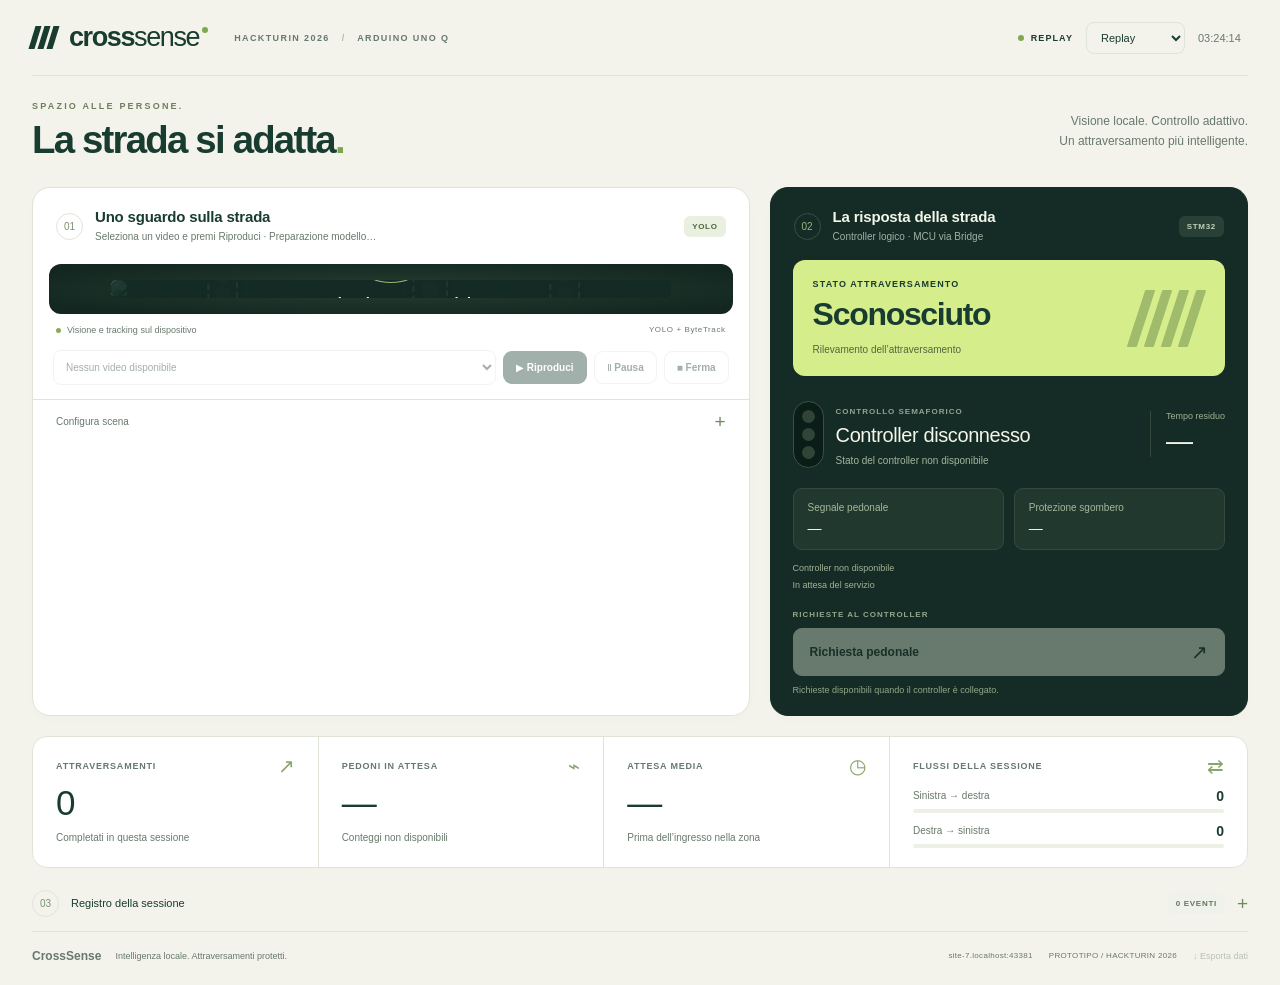
==== commit 454fe628: "Redesign dashboard for presentation with focused scene and controller layout" ====
--- a/dashboard/static/index.html
+++ b/dashboard/static/index.html
@@ -1,17 +1,90 @@
 <!doctype html>
 <html lang="it">
-<head><meta charset="utf-8"><meta name="viewport" content="width=device-width, initial-scale=1"><title>CrossSense · Control room</title><link rel="stylesheet" href="style.css"></head>
+<head>
+  <meta charset="utf-8">
+  <meta name="viewport" content="width=device-width, initial-scale=1">
+  <meta name="theme-color" content="#142c25">
+  <title>CrossSense · La strada si adatta</title>
+  <link rel="stylesheet" href="style.css">
+</head>
 <body>
-<main id="overview"><header class="topbar"><div class="topbar-brand"><a class="brand" href="#overview">cross<span>sense</span><i></i></a><span>HACKTURIN 2026 · ARDUINO UNO Q</span></div><div class="header-right"><span class="demo-dot"></span><span id="mode-label">REPLAY</span><select id="mode" aria-label="Sorgente dati"><option value="replay">Replay</option><option id="mode-camera" value="camera">Telecamera</option></select><span class="device-chip" id="device-detail">Controller</span><span id="clock"></span><button id="export" class="secondary">↓ Esporta dati</button></div></header>
-<section class="title"><div><div class="eyebrow">CROSSSENSE CONTROL ROOM</div><h1>Un attraversamento più intelligente.</h1><p>Visione locale, controllo adattivo e protezione in tempo reale.</p></div></section>
-<section class="metrics" id="statistics"><article><label>ATTRAVERSAMENTI</label><div><strong id="count">0</strong><span class="metric-icon">↗</span></div><small>Completati in questa sessione</small></article><article><label>PEDONI IN ATTESA</label><div><strong id="waiting">—</strong><span class="metric-icon">♧</span></div><small id="wait-detail">Conteggi non disponibili</small></article><article><label>ATTESA MEDIA</label><div><strong id="avg">—</strong><span class="metric-icon">◷</span></div><small>Attesa prima dell’ingresso nella zona · tempo della sorgente</small></article><article><label>STATO ATTRAVERSAMENTO</label><div><strong id="occupied" class="text-value">Sconosciuto</strong><span class="metric-icon">⌁</span></div><small id="occupancy-detail">In attesa di osservazioni YOLO</small></article></section>
-<div class="primary-grid"><section class="panel vision"><div class="panel-heading"><div><h2>Vista dell’attraversamento</h2><p id="vision-description">Seleziona un video per il replay</p></div><span id="vision-badge" class="badge">REPLAY</span></div><div class="vision-workspace"><div class="vision-frame-column"><div class="scene frame-scene" id="frame-scene"><img id="preview-frame" src="example-frame.jpg" alt="Frame di esempio di un attraversamento urbano"><div id="video-empty-state" class="video-empty-state" hidden><span id="video-empty-icon" class="video-empty-icon">▶</span><strong id="video-empty-title">Seleziona un video</strong><span id="video-empty-detail">Usa il menu a destra, poi premi Riproduci.</span></div><div id="traffic-overlays"></div><svg id="vision-zones" viewBox="0 0 1000 1000" preserveAspectRatio="none" aria-label="Zone di rilevamento"></svg><div class="scene-label"><span class="live-dot"></span><span id="scene-source">FRAME DI ESEMPIO</span><span id="seq"></span></div></div></div><div class="vision-tools">
-<div class="zone-toolbar" id="video-controls"><label for="video-select">Video replay</label><select id="video-select" disabled><option value="">Caricamento video…</option></select><button id="video-play" disabled>▶ Riproduci</button><button id="video-pause" class="secondary" disabled>Ⅱ Pausa</button><button id="video-stop" class="secondary" disabled>■ Ferma / Riavvolgi</button><span id="video-note" role="status"></span></div>
-<div class="zone-toolbar" id="camera-controls" hidden><button id="camera-start" disabled>▶ Avvia telecamera</button><button id="camera-stop" class="secondary" disabled>■ Ferma telecamera</button><span id="camera-note" role="status">La telecamera parte solo su comando.</span></div>
-<div class="zone-toolbar"><button id="zone-edit" class="secondary" disabled>Configura zone YOLO</button><span id="vision-detail"></span></div>
-<div id="zone-controls" class="zone-toolbar" hidden><label>Zona <select id="zone-select"><option value="waiting_left">Attesa sinistra</option><option value="crossing">Attraversamento</option><option value="waiting_right">Attesa destra</option><option value="approach">Corsia veicoli</option></select></label><button id="zone-clear" class="secondary">Svuota zona</button><button id="zone-undo" class="secondary">Annulla vertice</button><button id="zone-save">Salva zone</button><button id="zone-cancel" class="secondary">Annulla</button></div><p id="zone-note" class="overlay-note" role="status"></p>
-<div class="overlay-tools"><label for="signal-edit"><input type="checkbox" id="signal-edit"> Posiziona semafori</label><select id="signal-select" aria-label="Semaforo da posizionare"><option value="ped-left">Pedoni sinistra</option><option value="ped-right">Pedoni destra</option><option value="vehicles">Veicoli</option></select><label>X % <input id="signal-x" type="number" min="5" max="95" step="0.1" aria-label="Posizione X percentuale"></label><label>Y % <input id="signal-y" type="number" min="12" max="88" step="0.1" aria-label="Posizione Y percentuale"></label><button id="signal-reset" class="secondary">Ripristina</button></div><p class="overlay-note" id="overlay-note" aria-live="polite">Replay MP4 dichiarato · semafori logici nella dashboard.</p>
-<div class="vision-footer"><span>Pedoni SX / DX sincronizzati</span><span>Veicoli indipendente</span><span>Elaborazione locale <strong>↗</strong></span></div></div></div></section>
-<section class="panel controller"><div class="panel-heading"><div><h2>Controller semaforico</h2><p id="controller-description">In attesa della telemetria MCU</p></div><span class="badge neutral" id="controller-kind">STM32</span></div><div class="controller-overview"><div class="phase"><div class="signal"><i id="red"></i><i id="amber"></i><i id="green"></i></div><div><label>FASE VEICOLARE</label><h3 id="phase-name">Controller disconnesso</h3><p id="phase-sub">Stato del controller non disponibile</p></div></div><div class="controller-time"><div class="timer"><span>Tempo residuo</span><strong id="remaining">—</strong></div><div class="progress"><div id="progress"></div></div></div></div><div class="controller-rows"><div><span>Segnale pedonale</span><strong id="ped-signal">—</strong></div><div><span>Protezione sgombero</span><strong id="protection">—</strong></div></div><div class="controller-status"><p id="alarm-status" role="alert">Controller non disponibile</p><p id="transport-status" role="status"></p></div><div class="request-heading">RICHIESTE AL CONTROLLER</div><div class="request-buttons"><button data-request="pedestrian">↗ Richiesta pedonale</button></div><p class="request-note" id="request-status" aria-live="polite">Richieste disponibili quando il controller è collegato.</p></section></div>
-<div class="bottom-grid"><section class="panel session-panel"><div class="panel-heading"><div><h2>Flussi della sessione</h2><p>Attraversamenti completati per direzione</p></div><span class="neutral badge">SESSIONE</span></div><div class="flow"><div class="flow-card"><div><span>Sinistra → destra</span><strong id="ltr">0</strong></div><div class="bar"><i id="ltr-bar"></i></div></div><div class="flow-card"><div><span>Destra → sinistra</span><strong id="rtl">0</strong></div><div class="bar"><i id="rtl-bar"></i></div></div></div></section><section id="events" class="panel"><div class="panel-heading"><div><h2>Registro eventi</h2><p id="events-description">Fasi, allarmi e attraversamenti osservati</p></div><span id="event-total" class="badge neutral">0 EVENTI</span></div><ol id="event-list" aria-live="polite"></ol></section></div><footer>CrossSense <span>Intelligenza locale. Attraversamenti protetti.</span><span>PROTOTIPO / HACKTURIN 2026</span></footer></main><script src="providers.js"></script><script src="signals.js"></script><script src="vision.js"></script><script src="replay.js"></script><script src="app.js"></script>
-</body></html>
+<main id="overview">
+  <header class="topbar">
+    <a class="brand" href="#overview" aria-label="CrossSense, panoramica"><span class="brand-mark" aria-hidden="true"><i></i><i></i><i></i></span>cross<span>sense</span><span class="brand-dot" aria-hidden="true"></span></a>
+    <span class="project-label">HACKTURIN 2026 <span>/</span> ARDUINO UNO Q</span>
+    <div class="header-right">
+      <span class="source-pill"><span class="demo-dot" aria-hidden="true"></span><span id="mode-label">REPLAY</span></span>
+      <select id="mode" aria-label="Sorgente dati"><option value="replay">Replay</option><option id="mode-camera" value="camera">Telecamera</option></select>
+      <span id="clock"></span>
+    </div>
+  </header>
+
+  <section class="title">
+    <div><div class="eyebrow">SPAZIO ALLE PERSONE.</div><h1>La strada si adatta<span>.</span></h1></div>
+    <p>Visione locale. Controllo adattivo.<br> Un attraversamento più intelligente.</p>
+  </section>
+
+  <div class="primary-grid">
+    <section class="panel vision" aria-labelledby="vision-title">
+      <div class="panel-heading"><div class="heading-title"><span class="section-index">01</span><div><h2 id="vision-title">Uno sguardo sulla strada</h2><p id="vision-description">Seleziona un video per il replay</p></div></div><span id="vision-badge" class="badge">REPLAY</span></div>
+      <div class="vision-workspace">
+        <div class="vision-frame-column">
+          <div class="frame-mat">
+            <div class="scene frame-scene" id="frame-scene">
+              <img id="preview-frame" src="example-frame.jpg" alt="Frame di esempio di un attraversamento urbano">
+              <div id="video-empty-state" class="video-empty-state" hidden><span id="video-empty-icon" class="video-empty-icon">▶</span><strong id="video-empty-title">Seleziona un video</strong><span id="video-empty-detail">Usa il menu qui sotto, poi premi Riproduci.</span></div>
+              <div id="traffic-overlays"></div>
+              <svg id="vision-zones" viewBox="0 0 1000 1000" preserveAspectRatio="none" aria-label="Zone di rilevamento"></svg>
+              <div class="scene-label"><span id="scene-source">FRAME DI ESEMPIO</span><span id="seq"></span></div>
+            </div>
+          </div>
+          <div class="vision-caption"><span><i aria-hidden="true"></i> Visione e tracking sul dispositivo</span><span>YOLO + ByteTrack</span></div>
+        </div>
+        <div class="vision-tools">
+          <div class="playback-controls" id="video-controls">
+            <label class="sr-only" for="video-select">Video replay</label>
+            <select id="video-select" disabled><option value="">Caricamento video…</option></select>
+            <button id="video-play" disabled>▶ Riproduci</button><button id="video-pause" class="secondary" disabled>Ⅱ Pausa</button><button id="video-stop" class="secondary" disabled>■ Ferma</button>
+            <span id="video-note" role="status"></span>
+          </div>
+          <div class="playback-controls" id="camera-controls" hidden><button id="camera-start" disabled>▶ Avvia telecamera</button><button id="camera-stop" class="secondary" disabled>■ Ferma telecamera</button><span id="camera-note" role="status">La telecamera parte solo su comando.</span></div>
+          <details class="scene-settings">
+            <summary><span>Configura scena</span><span class="disclosure" aria-hidden="true">+</span></summary>
+            <div class="settings-content">
+              <div class="zone-toolbar"><button id="zone-edit" class="secondary" disabled>Configura zone YOLO</button><span id="vision-detail"></span></div>
+              <div id="zone-controls" class="zone-toolbar" hidden><label>Zona <select id="zone-select"><option value="waiting_left">Attesa sinistra</option><option value="crossing">Attraversamento</option><option value="waiting_right">Attesa destra</option><option value="approach">Corsia veicoli</option></select></label><button id="zone-clear" class="secondary">Svuota zona</button><button id="zone-undo" class="secondary">Annulla vertice</button><button id="zone-save">Salva zone</button><button id="zone-cancel" class="secondary">Annulla</button></div>
+              <p id="zone-note" class="overlay-note" role="status"></p>
+              <div class="overlay-tools"><label for="signal-edit"><input type="checkbox" id="signal-edit"> Posiziona semafori</label><select id="signal-select" aria-label="Semaforo da posizionare"><option value="ped-left">Pedoni sinistra</option><option value="ped-right">Pedoni destra</option><option value="vehicles">Veicoli</option></select><label>X % <input id="signal-x" type="number" min="5" max="95" step="0.1" aria-label="Posizione X percentuale"></label><label>Y % <input id="signal-y" type="number" min="12" max="88" step="0.1" aria-label="Posizione Y percentuale"></label><button id="signal-reset" class="secondary">Ripristina</button></div>
+              <p class="overlay-note" id="overlay-note" aria-live="polite">Replay MP4 dichiarato · semafori logici nella dashboard.</p>
+            </div>
+          </details>
+        </div>
+      </div>
+    </section>
+
+    <section class="panel controller" aria-labelledby="controller-title">
+      <div class="panel-heading"><div class="heading-title"><span class="section-index">02</span><div><h2 id="controller-title">La risposta della strada</h2><p id="controller-description">In attesa della telemetria MCU</p></div></div><span class="badge neutral" id="controller-kind">STM32</span></div>
+      <div class="crossing-status"><div><label>STATO ATTRAVERSAMENTO</label><strong id="occupied">Sconosciuto</strong><small id="occupancy-detail">Rilevamento dell’attraversamento</small></div><span class="crosswalk-mark" aria-hidden="true"><i></i><i></i><i></i><i></i></span></div>
+      <div class="controller-overview">
+        <div class="phase"><div class="signal" aria-label="Semaforo veicolare"><i id="red"></i><i id="amber"></i><i id="green"></i></div><div><label>CONTROLLO SEMAFORICO</label><h3 id="phase-name">Controller disconnesso</h3><p id="phase-sub">Stato del controller non disponibile</p></div></div>
+        <div class="controller-time"><div class="timer"><span>Tempo residuo</span><strong id="remaining">—</strong></div><div class="progress"><div id="progress"></div></div></div>
+      </div>
+      <div class="controller-rows"><div><span>Segnale pedonale</span><strong id="ped-signal">—</strong></div><div><span>Protezione sgombero</span><strong id="protection">—</strong></div></div>
+      <div class="controller-status"><p id="alarm-status" role="alert">Controller non disponibile</p><p id="transport-status" role="status"></p></div>
+      <div class="request-area"><div class="request-heading">RICHIESTE AL CONTROLLER</div><div class="request-buttons"><button data-request="pedestrian"><span>Richiesta pedonale</span><span aria-hidden="true">↗</span></button></div><p class="request-note" id="request-status" aria-live="polite">Richieste disponibili quando il controller è collegato.</p></div>
+    </section>
+  </div>
+
+  <section class="metrics" id="statistics" aria-label="Metriche della sessione">
+    <article><div class="metric-heading"><label>ATTRAVERSAMENTI</label><span class="metric-icon" aria-hidden="true">↗</span></div><strong id="count">0</strong><small>Completati in questa sessione</small></article>
+    <article><div class="metric-heading"><label>PEDONI IN ATTESA</label><span class="metric-icon" aria-hidden="true">⌁</span></div><strong id="waiting">—</strong><small id="wait-detail">Conteggi non disponibili</small></article>
+    <article><div class="metric-heading"><label>ATTESA MEDIA</label><span class="metric-icon" aria-hidden="true">◷</span></div><strong id="avg">—</strong><small>Prima dell’ingresso nella zona</small></article>
+    <article class="session-panel"><div class="metric-heading"><h2>FLUSSI DELLA SESSIONE</h2><span class="metric-icon" aria-hidden="true">⇄</span></div><div class="flow"><div class="flow-card"><div><span>Sinistra → destra</span><strong id="ltr">0</strong></div><div class="bar"><i id="ltr-bar"></i></div></div><div class="flow-card"><div><span>Destra → sinistra</span><strong id="rtl">0</strong></div><div class="bar"><i id="rtl-bar"></i></div></div></div></article>
+  </section>
+
+  <details id="events" class="event-panel"><summary><span class="event-heading"><span class="section-index">03</span><span>Registro della sessione</span></span><span class="event-summary"><span id="event-total" class="badge neutral">0 EVENTI</span><span class="disclosure" aria-hidden="true">+</span></span></summary><p id="events-description">Fasi, allarmi e attraversamenti osservati</p><ol id="event-list" aria-live="polite"></ol></details>
+  <footer><span class="footer-brand">CrossSense <span>Intelligenza locale. Attraversamenti protetti.</span></span><span class="footer-meta"><span id="device-detail">ARDUINO UNO Q</span><span>PROTOTIPO / HACKTURIN 2026</span><button id="export" class="text-button">↓ Esporta dati</button></span></footer>
+</main>
+<script src="providers.js"></script><script src="signals.js"></script><script src="vision.js"></script><script src="replay.js"></script><script src="app.js"></script>
+</body>
+</html>
--- a/dashboard/static/style.css
+++ b/dashboard/static/style.css
@@ -1,107 +1,16 @@
-:root{font-family:Inter,-apple-system,BlinkMacSystemFont,"Segoe UI",sans-serif;color:#20332f;background:#f5f7f6;font-synthesis:none}*{box-sizing:border-box}body{margin:0}aside{position:fixed;width:222px;height:100vh;background:#fff;border-right:1px solid #e3e9e6;padding:35px 24px;display:flex;flex-direction:column}.brand{font-size:25px;font-weight:800;letter-spacing:-1.2px;color:#20332f;text-decoration:none}.brand span{font-weight:400}.brand i{display:inline-block;width:7px;height:7px;background:#2b9272;border-radius:50%;margin:0 0 13px 3px}.workspace{font-size:9px;letter-spacing:1.4px;color:#8a9993;margin-top:12px}nav{margin-top:49px;display:grid;gap:10px}nav a{display:flex;gap:14px;color:#7a8a83;text-decoration:none;font-size:13px;padding:13px;border-radius:7px}nav a.selected{color:#28745a;background:#edf5f0;font-weight:600}.side-bottom{margin-top:auto}.device{display:flex;gap:12px;font-size:12px;border-top:1px solid #e7ece8;padding-top:22px}.device small{display:block;color:#89978f;font-size:10px;margin-top:6px}.hack{font-size:9px;letter-spacing:1.5px;color:#82948b;margin-top:30px}.hack span{float:right}main{margin-left:222px;padding:0 38px;max-width:1700px}header{height:75px;border-bottom:1px solid #e2e9e5;display:flex;align-items:center;justify-content:space-between;font-size:11px;color:#85928c}.breadcrumb span{margin:0 14px;color:#bec8c2}.header-right{display:flex;align-items:center;gap:8px;font-size:9px;letter-spacing:.7px}#clock{margin-left:18px;letter-spacing:0;font-variant-numeric:tabular-nums}.demo-dot,.live-dot{height:6px;width:6px;background:#d7a858;display:inline-block;border-radius:50%}.title{display:flex;justify-content:space-between;align-items:center;padding:34px 0 25px}.eyebrow{font-size:9px;color:#638575;letter-spacing:2px;font-weight:700}h1{font-size:29px;letter-spacing:-1px;font-weight:600;margin:10px 0}p{color:#8a9791;font-size:12px;margin:0}button,select{font:inherit;cursor:pointer}button{border:1px solid #dce6df;background:#eef5f0;color:#326d53;border-radius:6px;padding:11px 14px;font-size:11px;font-weight:600}.secondary{background:white;color:#596c62}button:hover{border-color:#5c9a7e;background:#e6f2eb}button:disabled{opacity:.5;cursor:not-allowed}a:focus-visible,button:focus-visible,select:focus-visible{outline:3px solid #66ab8e;outline-offset:3px}.notice{display:flex;align-items:center;gap:10px;background:#f3f0e6;border:1px solid #e7e2d4;color:#8c7c53;padding:11px 15px;border-radius:6px;font-size:10px}.notice strong{font-weight:600}.metrics{display:grid;grid-template-columns:repeat(4,1fr);gap:16px;margin:22px 0}.metrics article,.panel{background:white;border:1px solid #e2e9e4;border-radius:9px}.metrics article{padding:20px}.metrics label{font-size:9px;letter-spacing:1px;color:#81938a}.metrics article>div{display:flex;align-items:center;justify-content:space-between;margin:13px 0 9px}.metrics strong{font-size:33px;font-weight:500;letter-spacing:-1px}.metrics strong.text-value{font-size:23px;letter-spacing:-.5px}.metric-icon{font-size:21px;color:#83a792}.metrics small{font-size:10px;color:#91a097}.primary-grid{display:grid;grid-template-columns:minmax(0,1.65fr) minmax(300px,1fr);gap:20px}.panel-heading{display:flex;align-items:center;justify-content:space-between;padding:21px 23px}h2{font-size:14px;font-weight:600;margin:0 0 7px}.panel-heading p{font-size:10px}.badge{font-size:8px;letter-spacing:.7px;border-radius:4px;background:#edf5ef;color:#448365;padding:6px 8px;white-space:nowrap}.badge.neutral{background:#f3f5f3;color:#87978d}.scene{position:relative;margin:0 14px;border-radius:6px;overflow:hidden;background:#17252c}.scene svg{display:block;width:100%}.scene-label{position:absolute;bottom:13px;left:17px;right:17px;font-family:monospace;font-size:8px;color:#abc1c1;display:flex;gap:7px;align-items:center}.scene-label span:last-child{margin-left:auto}.live-dot{background:#6bc5a2}.vision-footer{padding:19px 23px;display:flex;gap:22px;align-items:center;font-size:9px;color:#81958a}.vision-footer span:last-child{margin-left:auto}.legend{display:inline-block;width:6px;height:6px;margin-right:6px;border-radius:1px}.mint{background:#60d6ba}.blue{background:#68adff}.controller{padding-bottom:10px}.phase{display:flex;gap:18px;align-items:center;margin:5px 23px 22px}.signal{display:flex;gap:5px;border:1px solid #dce4de;border-radius:30px;background:#f4f6f4;padding:10px}.signal i{width:15px;height:15px;border-radius:50%;background:#d8e1db}.signal .red{background:#df736d}.signal .amber{background:#e4b359}.signal .green{background:#5caa81}.phase label,.request-heading{font-size:8px;letter-spacing:1px;color:#91a097}.phase h3{font-size:18px;margin:6px 0;font-weight:500}.phase p{font-size:9px}.timer{margin:0 23px;display:flex;align-items:center;justify-content:space-between;font-size:11px;color:#83968a}.timer strong{font-size:24px;font-weight:500;color:#344f41}.timer small{font-size:12px}.progress{height:4px;background:#edf2ee;margin:12px 23px 20px;border-radius:3px;overflow:hidden}.progress div{height:100%;background:#71a98a;transition:width .5s}.controller-rows{margin:0 23px;display:grid;gap:13px;font-size:10px}.controller-rows div{display:flex;justify-content:space-between}.controller-rows span{color:#8b9c91}.controller-rows strong{font-weight:500}.request-heading{margin:20px 23px 10px;padding-top:16px;border-top:1px solid #edf1ee}.request-buttons{display:flex;gap:8px;margin:0 23px}.request-buttons button{flex:1;padding:10px 5px;font-size:9px}.request-note{font-size:9px;margin:10px 23px;line-height:1.6}.bottom-grid{display:grid;grid-template-columns:1fr 1fr;gap:20px;margin-top:20px}.flow{padding:0 23px}.flow>div:not(.bar){display:flex;justify-content:space-between;font-size:11px;color:#7e9286}.flow strong{color:#35553f}.bar{height:7px;background:#f0f4f1;border-radius:5px;margin:10px 0 20px;overflow:hidden}.bar i{display:block;height:100%;background:#87b499;width:0;transition:width .5s}#rtl-bar{background:#b5cbbd}.scenario{padding:14px 23px 20px;display:flex;gap:10px;align-items:center}.scenario label{font-size:9px;color:#86978c}.scenario select{min-width:0;flex:1;border:1px solid #e0e8e1;border-radius:5px;background:#fafcfb;color:#536e5e;padding:9px;font-size:10px}.scenario button{font-size:9px;padding:9px}ol{list-style:none;padding:0 23px 10px;margin:0;max-height:206px;overflow:auto}li{display:flex;gap:12px;border-top:1px solid #eef2ef;padding:12px 0;font-size:10px;align-items:center}li time{color:#98a69d;font:9px monospace}li span{width:6px;height:6px;border-radius:50%;background:#7eaf93;flex-shrink:0}li.warn span{background:#d1a661}li small{margin-left:auto;font-size:8px;color:#9cad9f}footer{display:flex;gap:18px;padding:26px 0;font-size:9px;color:#8b9e92}footer span:last-child{margin-left:auto;font-size:8px;letter-spacing:1px}@media(min-width:1500px){.scene svg{max-height:430px}}@media(max-width:1100px){aside{width:180px;padding:30px 18px}main{margin-left:180px;padding:0 22px}.primary-grid{grid-template-columns:1fr}.metrics{gap:10px}.metrics article{padding:15px}.title h1{font-size:25px}}@media(max-width:700px){aside{position:relative;width:100%;height:auto;padding:18px;flex-direction:row;align-items:center;justify-content:space-between}.workspace,.side-bottom{display:none}nav{margin:0;display:flex;gap:0}nav a{padding:8px;font-size:16px}nav a span{display:none}main{margin:0;padding:0 16px}header{height:50px}.title{padding:24px 0;gap:12px}h1{font-size:23px!important}.title p{line-height:1.5}.metrics{grid-template-columns:1fr 1fr}.notice{flex-wrap:wrap;line-height:1.5}.notice>span:last-child{flex-basis:100%}.bottom-grid{grid-template-columns:1fr}.header-right{font-size:8px}#clock{display:none}.vision-footer{gap:10px;padding:15px}.scenario{flex-wrap:wrap}.scenario label{width:100%}footer>span:first-child{display:none}}
-#mode{border:1px solid #dce6df;background:white;color:#536e5e;border-radius:5px;padding:5px;font-size:10px}select:disabled{opacity:.5;cursor:not-allowed}
-.frame-scene{isolation:isolate}.frame-scene>img{display:block;width:100%;height:auto}.frame-scene .scene-label{display:none}.traffic-signal{position:absolute;transform:translate(-50%,-50%);padding:0;border:0;background:transparent!important;display:flex;flex-direction:column;align-items:center;touch-action:none;user-select:none;z-index:2;cursor:default;opacity:1!important}.traffic-housing{display:flex;flex-direction:column;gap:5px;background:#132026;border:2px solid #d1ded8;border-radius:8px;padding:7px;box-shadow:0 3px 10px #0008}.traffic-housing i{width:18px;height:18px;border-radius:50%;background:#374247;border:1px solid #ffffff1a}.traffic-housing [data-light=red].on{background:#ff544e;box-shadow:0 0 12px #ff544e}.traffic-housing [data-light=amber].on{background:#ffbf43;box-shadow:0 0 12px #ffbf43}.traffic-housing [data-light=green].on{background:#45e59c;box-shadow:0 0 12px #45e59c}.traffic-label{margin-top:4px;padding:4px 7px;background:#132026ed;border-radius:4px;color:#fff;font-size:9px;white-space:nowrap}.traffic-label small{display:block;font-size:8px;font-weight:400;margin-top:3px;color:#c7d8d0}.traffic-signal.unknown .traffic-housing{border-style:dashed}.editing{cursor:crosshair}.editing .traffic-signal{cursor:grab}.editing .traffic-signal.selected .traffic-housing{outline:3px solid #68adff;outline-offset:3px}.overlay-tools{display:flex;flex-wrap:wrap;gap:10px;align-items:center;padding:16px 20px 8px;font-size:10px;color:#536e5e}.overlay-tools label{display:flex;align-items:center;gap:5px}.overlay-tools select,.overlay-tools input[type=number]{border:1px solid #dce6df;border-radius:4px;padding:6px;background:white;color:#536e5e;font-size:10px}.overlay-tools input[type=number]{width:60px}.overlay-tools button{padding:7px;font-size:10px}.overlay-note{margin:0 20px 8px;font-size:10px;line-height:1.6}@media(max-width:700px){.traffic-housing{padding:5px;gap:3px}.traffic-housing i{width:13px;height:13px}.traffic-label{font-size:8px;padding:3px}.traffic-label small{font-size:7px}}
-
-.traffic-signal[data-signal^="ped-"] .traffic-housing{gap:4px;padding:6px;border-radius:7px}.traffic-signal[data-signal^="ped-"] .traffic-housing i{width:15px;height:15px}.traffic-signal[data-signal^="ped-"] .traffic-label{font-size:8px;padding:3px 6px}.traffic-signal[data-signal^="ped-"] .traffic-label small{font-size:7px}@media(max-width:700px){.traffic-signal[data-signal^="ped-"] .traffic-housing{gap:3px;padding:4px}.traffic-signal[data-signal^="ped-"] .traffic-housing i{width:11px;height:11px}}
-
-/* The ROI layer must cover the full image, including above the wide-screen breakpoint. */
-#vision-zones{position:absolute;inset:0;width:100%;height:100%;max-height:none;pointer-events:none;z-index:3}#vision-zones.zone-editing{pointer-events:auto;cursor:crosshair;touch-action:none}#vision-zones text{font:18px sans-serif;paint-order:stroke;stroke:#14272b;stroke-width:3px;stroke-linejoin:round}.zone-toolbar{display:flex;flex-wrap:wrap;gap:9px;align-items:center;padding:12px 20px 6px;font-size:10px}.zone-toolbar[hidden]{display:none}.zone-toolbar label{display:flex;gap:6px;align-items:center}.zone-toolbar select{border:1px solid #dce6df;border-radius:4px;padding:7px;background:white;color:#536e5e}.zone-toolbar button{font-size:10px;padding:9px}.zone-toolbar span{color:#73867b;line-height:1.5}#zone-note{color:#536e5e;min-height:16px}
-
-.controller-status{display:grid;gap:5px;margin:17px 23px 0;padding:11px 13px;background:#f7faf8;border:1px solid #e6ece8;border-radius:6px}.controller-status p{line-height:1.45}.controller-status #alarm-status{font-size:10px;color:#60766b}.controller-status #transport-status{font-size:9px;color:#899990;overflow-wrap:anywhere}.controller-status #alarm-status.active-alarm{color:#c85f59;font-weight:700;border-left:3px solid currentColor;padding-left:9px}.request-buttons{flex-wrap:wrap}
-.video-empty-state{position:absolute;inset:0;z-index:6;display:flex;flex-direction:column;align-items:center;justify-content:center;gap:10px;text-align:center;color:#fff;background:linear-gradient(135deg,#13272ee8,#204a3fe8);padding:30px}.video-empty-state[hidden]{display:none}.video-empty-state strong{font-size:22px;font-weight:600}.video-empty-state>span:last-child{max-width:390px;color:#c9ddd5;font-size:12px;line-height:1.6}.video-empty-icon{display:grid;place-items:center;width:54px;height:54px;border:1px solid #8cc3ac;border-radius:50%;background:#ffffff12;color:#77d4ae;font-size:20px;padding-left:3px}.video-empty-state.loading .video-empty-icon{animation:video-pulse 1.2s ease-in-out infinite}@keyframes video-pulse{50%{transform:scale(1.08);box-shadow:0 0 0 10px #77d4ae18}}
-.video-empty-state.completed{background:linear-gradient(135deg,#14282ef2,#285447ed)}.video-empty-state.completed .video-empty-icon{padding-left:0;font-size:25px}
-.flow>.flow-card{display:block;padding:11px 13px;background:#f7faf8;border:1px solid #e6ece8;border-radius:7px}.flow-card>div:first-child{display:flex;align-items:center;justify-content:space-between;color:#71877b}.flow-card>div:first-child span{font-size:10px}.flow-card>div:first-child strong{font-size:23px;font-weight:500;color:#254b3a}.flow-card .bar{margin:8px 0 0}.session-panel .scenario{background:#fbfcfb;border-top:1px solid #edf1ee}
-
-/* Full-width workspace with controller information in one panel. */
-#video-controls[hidden],#camera-controls[hidden]{display:none}
-main{margin:0 auto;padding:0 28px;max-width:1900px}
-.topbar{min-height:64px;height:auto;gap:24px;padding:10px 0}
-.topbar-brand,.header-right{display:flex;align-items:center}
-.topbar-brand{gap:16px;min-width:max-content}
-.topbar-brand .brand{font-size:22px}
-.topbar-brand>span{padding-left:16px;border-left:1px solid #dfe7e2;color:#83938b;font-size:8px;letter-spacing:1.35px}
-.header-right{justify-content:flex-end;flex-wrap:wrap;gap:9px}
-.device-chip{max-width:220px;overflow:hidden;text-overflow:ellipsis;white-space:nowrap;border-left:1px solid #dfe7e2;padding-left:12px;color:#71847a;letter-spacing:0}
-#clock{margin-left:6px}
-.topbar #export{margin-left:6px;padding:8px 11px}
-.title{padding:23px 0 18px}
-.title h1{margin:8px 0 6px}
-.metrics{margin:0 0 20px}
-.primary-grid{grid-template-columns:minmax(0,1.75fr) minmax(340px,.95fr)}
-.trial-controls{display:flex;align-items:center;gap:10px;margin:12px 23px 0;padding:11px 13px;border:1px solid #dce9e1;border-radius:6px;background:#f2f8f4}
-.trial-controls[hidden]{display:none}
-.trial-controls button{padding:8px 10px}
-.trial-controls span{font-size:9px;color:#6f8579;line-height:1.45}
-@media(max-width:1100px){main{margin:0 auto;padding:0 22px}.primary-grid{grid-template-columns:1fr}.topbar-brand>span{display:none}}
-@media(max-width:760px){main{padding:0 16px}.topbar{align-items:flex-start;flex-direction:column;gap:8px;padding:12px 0}.header-right{justify-content:flex-start;width:100%}.device-chip{display:none}.topbar #export{margin-left:auto}.title{padding:20px 0 16px}.metrics{grid-template-columns:1fr 1fr}.primary-grid{grid-template-columns:1fr}}
-@media(max-width:480px){.metrics{grid-template-columns:1fr}.topbar #export{margin-left:0}.header-right{align-items:flex-start}.trial-controls{align-items:flex-start;flex-direction:column}}
-
-/* One-screen control-room layout on laptop and desktop displays. */
-@media(min-width:1200px){
-  main{padding:0 22px;max-width:1920px}
-  .topbar{min-height:54px;padding:7px 0}
-  .topbar-brand .brand{font-size:21px}
-  .title{padding:12px 0 10px}
-  .title>div{display:flex;align-items:baseline;gap:17px;flex-wrap:wrap}
-  .title .eyebrow{display:none}
-  .title h1{font-size:24px;margin:0;white-space:nowrap}
-  .title p{font-size:11px}
-  .metrics{gap:12px;margin:0 0 12px}
-  .metrics article{min-height:82px;padding:11px 16px}
-  .metrics article>div{margin:5px 0 2px}
-  .metrics strong{font-size:26px}
-  .metrics strong.text-value{font-size:20px}
-  .metrics .metric-icon{font-size:17px}
-  .metrics small{display:block;overflow:hidden;text-overflow:ellipsis;white-space:nowrap;font-size:9px}
-  .primary-grid{grid-template-columns:minmax(0,1.9fr) minmax(390px,1fr);gap:14px}
-  .panel-heading{padding:14px 18px 12px}
-  .panel-heading h2{margin-bottom:4px}
-  .vision-workspace{display:grid;grid-template-columns:minmax(0,1fr) 275px;gap:12px;padding:0 14px 14px}
-  .vision-frame-column{min-width:0}
-  .vision-frame-column .scene{margin:0}
-  .vision-tools{min-width:0;border-left:1px solid #e7ede9;padding-left:6px;display:flex;flex-direction:column}
-  .vision-tools .zone-toolbar{padding:8px 10px 5px;gap:6px}
-  #video-controls{display:grid;grid-template-columns:1fr 1fr}
-  #video-controls label,#video-controls select,#video-controls #video-note{grid-column:1/-1}
-  #video-controls select{width:100%}
-  #video-controls button{padding:8px 6px}
-  #video-stop{grid-column:1/-1}
-  .vision-tools .overlay-tools{display:grid;grid-template-columns:1fr 1fr;gap:6px;padding:9px 10px 4px}
-  .vision-tools .overlay-tools>label:first-child,.vision-tools .overlay-tools>select{grid-column:1/-1}
-  .vision-tools .overlay-tools input[type=number]{width:100%}
-  .vision-tools .overlay-note{margin:2px 10px 5px;font-size:9px;line-height:1.35}
-  .vision-tools .vision-footer{margin-top:auto;padding:8px 10px 2px;gap:5px;flex-wrap:wrap;font-size:8px}
-  .vision-tools .vision-footer span:last-child{margin-left:0;width:100%}
-  .controller-overview{display:grid;grid-template-columns:minmax(0,1.15fr) minmax(170px,.85fr);gap:18px;align-items:center;margin:2px 18px 13px}
-  .controller .phase{margin:0;min-width:0}
-  .controller-time{min-width:0;padding-left:18px;border-left:1px solid #e7ede9}
-  .controller .timer{margin:0}
-  .controller .progress{margin:8px 0 0}
-  .controller .controller-rows{grid-template-columns:repeat(3,minmax(0,1fr));margin:0 18px;gap:7px}
-  .controller .controller-rows>div{display:grid;align-content:center;gap:5px;min-height:55px;padding:8px 9px;background:#f7faf8;border:1px solid #e7ede9;border-radius:6px}
-  .controller .controller-rows strong{overflow-wrap:anywhere}
-  .controller .controller-status{margin:11px 18px 0;padding:9px 11px}
-  .controller .trial-controls{margin:9px 18px 0;padding:8px 10px}
-  .controller .request-heading{margin:11px 18px 7px;padding-top:10px}
-  .controller .request-buttons{margin:0 18px;gap:6px}
-  .controller .request-note{margin:7px 18px;font-size:8px}
-  .bottom-grid{gap:14px;margin-top:12px}
-  .bottom-grid>.panel{min-height:185px}
-  .bottom-grid .panel-heading{padding:10px 16px 6px}
-  .bottom-grid .panel-heading h2{font-size:12px;margin-bottom:2px}
-  .bottom-grid .panel-heading p{font-size:9px}
-  .bottom-grid .flow{padding:4px 16px 8px;display:grid;grid-template-columns:1fr 1fr;gap:10px;align-items:stretch}
-  .bottom-grid .flow>.flow-card{display:block}
-  .bottom-grid .bar{margin:8px 0 0;height:6px}
-  .bottom-grid>section:first-child{display:flex;flex-direction:column}
-  .bottom-grid .scenario{margin-top:0;padding:9px 16px 12px}
-  .bottom-grid ol{max-height:122px;padding:0 16px 9px}
-  .bottom-grid li{padding:6px 0;font-size:9px}
-  footer{padding:12px 0}
+:root{font-family:Inter,-apple-system,BlinkMacSystemFont,"Segoe UI",sans-serif;color:#193c30;background:#f3f3eb;font-synthesis:none;--ink:#193c30;--muted:#67796c;--line:#dfe4d9;--lime:#d5ee8b;--dark:#142c25}
+*{box-sizing:border-box}body{margin:0}button,select,input{font:inherit}button,select,summary{cursor:pointer}button:disabled,select:disabled{cursor:not-allowed;opacity:.4}[hidden]{display:none!important}a{color:inherit}button{border:1px solid transparent;border-radius:9px;padding:11px 16px;background:var(--ink);color:#fff;font-size:12px;font-weight:600;transition:background .15s,border-color .15s}button:hover:not(:disabled){background:#2d5946}.secondary{background:#fff;border-color:var(--line);color:var(--ink)}.secondary:hover:not(:disabled){background:#edf1e6;border-color:#9eaf96}select,input[type=number]{min-width:0;border:1px solid var(--line);border-radius:8px;padding:10px 12px;background:#fff;color:var(--ink);font-size:12px}a:focus-visible,button:focus-visible,select:focus-visible,input:focus-visible,summary:focus-visible{outline:3px solid #6e9d3d;outline-offset:4px}h1,h2,h3,p{margin:0}p,small{line-height:1.5}main{max-width:1440px;padding:0 32px;margin:auto}.topbar{display:flex;align-items:center;gap:26px;min-height:76px;border-bottom:1px solid var(--line)}.brand{display:flex;align-items:center;gap:0;font-size:27px;letter-spacing:-1.4px;font-weight:750;text-decoration:none;white-space:nowrap}.brand>span:not(.brand-mark):not(.brand-dot){font-weight:400}.brand-mark{display:flex;gap:3px;transform:skew(-17deg);margin-right:13px}.brand-mark i{display:block;width:6px;height:23px;background:var(--ink)}.brand-dot{width:6px;height:6px;border-radius:50%;background:#7da94a;align-self:flex-start;margin:5px 0 0 3px}.project-label{font-size:9px;letter-spacing:1.4px;font-weight:600;color:var(--muted)}.project-label>span{padding:0 8px;color:#adb9a8}.header-right{display:flex;align-items:center;gap:13px;margin-left:auto}.source-pill{display:flex;align-items:center;gap:7px;font-size:9px;letter-spacing:1.1px;font-weight:700}.demo-dot{width:6px;height:6px;background:#81a850;border-radius:50%}#mode{background:transparent;padding:8px 10px;font-size:11px}#clock{font-size:11px;color:var(--muted);font-variant-numeric:tabular-nums;min-width:50px}.title{display:flex;align-items:center;justify-content:space-between;padding:25px 0 26px;gap:24px}.eyebrow{font-size:9px;letter-spacing:2.2px;font-weight:700;color:#6c805c;margin-bottom:7px}h1{font-size:clamp(28px,3vw,42px);font-weight:600;letter-spacing:-1.8px;line-height:1.12}h1>span{color:#7ca44c}.title>p{font-size:12px;line-height:1.7;color:var(--muted);text-align:right}.primary-grid{display:grid;grid-template-columns:minmax(0,1.5fr) minmax(360px,1fr);gap:20px;align-items:stretch}.panel{min-width:0;background:#fff;border:1px solid var(--line);border-radius:18px;overflow:hidden;box-shadow:0 4px 20px #142c2503}.panel-heading{display:flex;align-items:center;justify-content:space-between;gap:12px;padding:20px 23px}.heading-title{display:flex;align-items:center;gap:12px;min-width:0}.section-index{display:inline-grid;place-items:center;font-size:10px;font-variant-numeric:tabular-nums;color:#7d9274;border:1px solid var(--line);border-radius:50%;width:27px;height:27px;flex-shrink:0}.panel-heading h2{font-size:15px;font-weight:600;letter-spacing:-.2px}.panel-heading p{font-size:10px;color:var(--muted);margin-top:4px;overflow-wrap:anywhere}.badge{display:inline-block;padding:6px 8px;background:#eaf0df;color:#4c653e;border-radius:6px;font-size:8px;font-weight:600;letter-spacing:.7px;white-space:nowrap}.badge.neutral{background:#eff2eb;color:#66755c}.frame-mat{display:flex;justify-content:center;align-items:center;margin:0 16px;padding:16px;background:#132720;border-radius:12px;background-image:radial-gradient(ellipse at 50% 50%,#263e31 0%,#132720 85%)}.scene{position:relative;isolation:isolate;width:100%;max-width:560px;overflow:hidden;border-radius:6px;background:#132720}.frame-scene>img{display:block;width:100%;height:auto}.scene-label{display:none}.vision-caption{display:flex;justify-content:space-between;gap:12px;padding:11px 23px;font-size:9px;color:var(--muted)}.vision-caption>span:first-child{display:flex;align-items:center;gap:6px}.vision-caption i{width:5px;height:5px;border-radius:50%;background:#8aaa59}.vision-caption>span:last-child{font-size:8px;letter-spacing:.6px}.playback-controls{display:flex;align-items:center;flex-wrap:wrap;gap:7px;padding:4px 20px 14px}.playback-controls select{flex:1;min-width:140px;max-width:100%;font-size:10px;padding:10px 8px}.playback-controls button{font-size:10px;padding:10px 12px}.playback-controls>span{flex-basis:100%;font-size:10px;color:var(--muted)}.playback-controls>span:empty{display:none}.scene-settings{border-top:1px solid var(--line)}summary{list-style:none;display:flex;align-items:center;justify-content:space-between;gap:12px}summary::-webkit-details-marker{display:none}.scene-settings>summary{padding:12px 23px;color:var(--muted);font-size:10px}.disclosure{font-size:19px;line-height:1;font-weight:400;color:#738a60;transition:transform .2s}details[open]>summary .disclosure{transform:rotate(45deg)}.settings-content{padding:0 20px 15px;background:#fafbf7}.zone-toolbar,.overlay-tools{display:flex;flex-wrap:wrap;align-items:center;gap:9px;padding:12px 0 6px;font-size:11px}.zone-toolbar label,.overlay-tools label{display:flex;align-items:center;gap:6px}.zone-toolbar span,.overlay-note{font-size:10px;color:var(--muted);line-height:1.6}.zone-toolbar button,.overlay-tools button{padding:8px 10px;font-size:10px}.overlay-tools input[type=number]{width:70px;padding:7px}.overlay-tools select,.zone-toolbar select{font-size:10px;padding:8px}.overlay-tools:has(#signal-edit:not(:checked))>:not(:first-child){display:none}.overlay-note{margin-top:4px}.controller{background:var(--dark);color:#f4f6e9;border-color:var(--dark);display:flex;flex-direction:column}.controller .panel-heading{padding-bottom:16px}.controller .section-index{border-color:#365046;color:#9bb58b}.controller .panel-heading p{color:#a0b1a5}.controller .badge{background:#294037;color:#bdd0b7}.crossing-status{display:flex;align-items:center;justify-content:space-between;gap:12px;margin:0 22px;padding:19px 20px;background:var(--lime);border-radius:12px;color:var(--ink)}.crossing-status label{display:block;font-size:9px;letter-spacing:1.1px;font-weight:700}.crossing-status strong{display:block;font-size:clamp(28px,2.5vw,38px);font-weight:600;letter-spacing:-1.3px;line-height:1.25;margin:5px 0}.crossing-status small{font-size:10px;color:#526740}.crosswalk-mark{display:flex;gap:7px;transform:skew(-18deg);opacity:.38;margin:0 8px 0 12px}.crosswalk-mark i{height:57px;width:10px;border-radius:1px;background:#4d693a}.controller-overview{display:flex;align-items:center;justify-content:space-between;gap:14px;margin:24px 22px 20px}.phase{display:flex;align-items:center;gap:12px;min-width:0}.signal{display:flex;flex-direction:column;gap:5px;background:#0b1d17;border:1px solid #3a5143;border-radius:20px;padding:8px;flex-shrink:0}.signal i{width:13px;height:13px;border-radius:50%;background:#314438}.signal .red{background:#ff7669;box-shadow:0 0 9px #ff766950}.signal .amber{background:#efc766;box-shadow:0 0 9px #efc76650}.signal .green{background:#ade086;box-shadow:0 0 9px #ade08650}.phase label{font-size:8px;font-weight:600;letter-spacing:1px;color:#91a58f}.phase h3{font-size:20px;letter-spacing:-.4px;font-weight:500;margin:6px 0}.phase p{font-size:10px;color:#a3b69d}.controller-time{padding-left:15px;border-left:1px solid #344a3d;flex-shrink:0}.timer{display:flex;flex-direction:column;gap:5px}.timer>span{font-size:9px;color:#a0b196}.timer strong{font-size:27px;font-weight:400;letter-spacing:-.8px;font-variant-numeric:tabular-nums}.progress{display:none}.controller-rows{display:grid;grid-template-columns:1fr 1fr;gap:10px;margin:0 22px}.controller-rows>div{display:flex;flex-direction:column;gap:7px;padding:13px 14px;background:#20382d;border:1px solid #344a3d;border-radius:9px}.controller-rows span{font-size:10px;color:#a7b89c}.controller-rows strong{font-size:14px;font-weight:500}.controller-status{margin:12px 22px 0;display:flex;flex-direction:column;gap:3px}.controller-status p{font-size:9px;color:#a3b397;overflow-wrap:anywhere}.controller-status p:empty{display:none}.controller-status #alarm-status.active-alarm{color:#ffb99c;font-weight:600}.request-area{margin-top:auto;padding:18px 22px 17px}.request-heading{font-size:8px;font-weight:600;letter-spacing:1px;color:#94a78c;margin-bottom:9px}.request-buttons button{width:100%;display:flex;align-items:center;justify-content:space-between;background:#e5edda;color:#1c3929;border-color:#e5edda;padding:13px 16px;font-size:12px}.request-buttons button>span:last-child{font-size:20px;line-height:1}.request-buttons button:hover:not(:disabled){background:var(--lime);border-color:var(--lime)}.request-note{font-size:9px;color:#91a88a;margin-top:8px}.metrics{display:grid;grid-template-columns:1fr 1fr 1fr 1.25fr;gap:0;margin-top:20px;background:#fff;border:1px solid var(--line);border-radius:15px;overflow:hidden}.metrics article{min-width:0;padding:19px 23px;border-right:1px solid var(--line)}.metrics article:last-child{border-right:0}.metric-heading{display:flex;justify-content:space-between;align-items:center;gap:10px}.metrics label,.metric-heading h2{font-size:9px;font-weight:600;letter-spacing:.8px;color:var(--muted)}.metric-icon{font-size:20px;line-height:1;color:#88a56d}.metrics article>strong{display:block;font-size:35px;font-weight:500;letter-spacing:-1.2px;line-height:1.2;margin:6px 0}.metrics small{display:block;font-size:10px;color:var(--muted)}.flow{display:grid;gap:10px;margin-top:12px}.flow-card>div:first-child{display:flex;justify-content:space-between;align-items:center;gap:10px;font-size:10px;color:var(--muted)}.flow-card strong{font-size:14px;font-weight:600;color:var(--ink);font-variant-numeric:tabular-nums}.bar{height:4px;background:#edf1e5;border-radius:2px;margin-top:5px;overflow:hidden}.bar i{display:block;height:100%;width:0;background:#8faf67;transition:width .3s}#rtl-bar{background:#bacb9b}.event-panel{border-bottom:1px solid var(--line);margin-top:8px}.event-panel>summary{padding:14px 0}.event-heading,.event-summary{display:flex;align-items:center;gap:12px}.event-heading{font-size:11px;font-weight:500}.event-panel>p{font-size:10px;color:var(--muted);padding:0 0 10px 40px}ol{list-style:none;margin:0;padding:0 0 12px 40px;max-height:240px;overflow:auto}li{display:flex;align-items:center;gap:12px;padding:10px 0;border-top:1px solid var(--line);font-size:11px}li time{font:10px monospace;color:var(--muted)}li>span{width:5px;height:5px;background:#83a35f;border-radius:50%;flex-shrink:0}li.warn>span{background:#cb8747}li small{margin-left:auto;font-size:8px;color:var(--muted)}footer{display:flex;align-items:center;justify-content:space-between;gap:20px;padding:17px 0 22px;color:var(--muted);font-size:9px}.footer-brand{font-size:12px;font-weight:600;display:flex;align-items:center;gap:14px}.footer-brand>span{font-size:9px;font-weight:400}.footer-meta{display:flex;align-items:center;gap:16px;font-size:8px;letter-spacing:.3px}.text-button{background:transparent;color:var(--muted);padding:0;border:0;font-size:9px;font-weight:500}.text-button:hover:not(:disabled){background:transparent;color:var(--ink)}.sr-only{position:absolute;width:1px;height:1px;padding:0;margin:-1px;overflow:hidden;clip:rect(0,0,0,0);white-space:nowrap;border:0}
+/* All overlays remain anchored to the exact image rectangle. */
+.traffic-signal{position:absolute;transform:translate(-50%,-50%);padding:0;border:0;background:transparent!important;display:flex;flex-direction:column;align-items:center;touch-action:none;user-select:none;z-index:2;cursor:default;opacity:1!important}.traffic-housing{display:flex;flex-direction:column;gap:5px;background:#132026;border:2px solid #d1ded8;border-radius:8px;padding:7px;box-shadow:0 3px 10px #0008}.traffic-housing i{width:18px;height:18px;border-radius:50%;background:#374247;border:1px solid #ffffff1a}.traffic-housing [data-light=red].on{background:#ff544e;box-shadow:0 0 12px #ff544e}.traffic-housing [data-light=amber].on{background:#ffbf43;box-shadow:0 0 12px #ffbf43}.traffic-housing [data-light=green].on{background:#45e59c;box-shadow:0 0 12px #45e59c}.traffic-label{margin-top:4px;padding:4px 7px;background:#132026ed;border-radius:4px;color:#fff;font-size:9px;white-space:nowrap}.traffic-label small{display:block;font-size:8px;font-weight:400;margin-top:3px;color:#c7d8d0}.traffic-signal.unknown .traffic-housing{border-style:dashed}.editing{cursor:crosshair}.editing .traffic-signal{cursor:grab}.editing .traffic-signal.selected .traffic-housing{outline:3px solid #68adff;outline-offset:3px}.traffic-signal[data-signal^="ped-"] .traffic-housing{gap:4px;padding:6px;border-radius:7px}.traffic-signal[data-signal^="ped-"] .traffic-housing i{width:15px;height:15px}.traffic-signal[data-signal^="ped-"] .traffic-label{font-size:8px;padding:3px 6px}.traffic-signal[data-signal^="ped-"] .traffic-label small{font-size:7px}#vision-zones{position:absolute;inset:0;width:100%;height:100%;max-height:none;pointer-events:none;z-index:3}#vision-zones.zone-editing{pointer-events:auto;cursor:crosshair;touch-action:none}#vision-zones text{font:18px sans-serif;paint-order:stroke;stroke:#14272b;stroke-width:3px;stroke-linejoin:round}.video-empty-state{position:absolute;inset:0;z-index:6;display:flex;flex-direction:column;align-items:center;justify-content:center;gap:11px;text-align:center;color:#f4f6e9;background:#142c25ed;padding:24px}.video-empty-state strong{font-size:23px;font-weight:500;letter-spacing:-.5px}.video-empty-state>span:last-child{max-width:330px;color:#b2c3a7;font-size:12px;line-height:1.6}.video-empty-icon{display:grid;place-items:center;width:54px;height:54px;border:1px solid #99b675;border-radius:50%;color:var(--lime);font-size:20px;padding-left:3px}.video-empty-state.completed .video-empty-icon{padding-left:0;font-size:25px}
+@media(min-width:1500px){main{padding:0 40px}.title{padding:29px 0}.panel-heading{padding-top:23px;padding-bottom:23px}.frame-mat{padding:22px 16px}.crossing-status{padding-top:23px;padding-bottom:23px}.controller-overview{margin-top:28px;margin-bottom:24px}}
+@media(max-width:1150px){main{padding:0 22px}.project-label{display:none}.primary-grid{grid-template-columns:minmax(0,1.3fr) minmax(335px,1fr);gap:16px}.panel-heading{padding:17px}.section-index{width:24px;height:24px;font-size:9px}.heading-title{gap:9px}.panel-heading h2{font-size:13px}.panel-heading p{font-size:9px}.frame-mat{margin:0 12px;padding:12px}.playback-controls{padding:4px 16px 12px}.playback-controls select{flex-basis:100%}.playback-controls button{flex:1}.crossing-status{margin:0 17px;padding:16px}.crosswalk-mark{gap:5px;margin-right:3px}.crosswalk-mark i{width:8px;height:45px}.controller-overview{margin:20px 17px 16px;gap:8px}.phase{gap:9px}.phase h3{font-size:17px}.controller-time{padding-left:10px}.timer strong{font-size:23px}.controller-rows{margin:0 17px;gap:8px}.controller-rows>div{padding:11px}.controller-status{margin:10px 17px 0}.request-area{padding:15px 17px}.metrics article{padding:17px}.metrics label,.metric-heading h2{font-size:8px}.metrics small{font-size:9px}.footer-brand>span{display:none}}
+@media(max-width:850px){.primary-grid{grid-template-columns:1fr}.title{padding:23px 0}.title>p{font-size:11px}.frame-mat{padding:16px}.playback-controls select{flex-basis:auto}.playback-controls button{flex:0 0 auto}.controller-overview{margin:22px}.controller .panel-heading{padding:20px 22px}.crossing-status{margin:0 22px}.controller-rows{margin:0 22px}.controller-status{margin:12px 22px 0}.request-area{padding:20px 22px}.metrics{grid-template-columns:1fr 1fr}.metrics article:nth-child(2){border-right:0}.metrics article:nth-child(-n+2){border-bottom:1px solid var(--line)}.metrics article{padding:19px 22px}.metrics label,.metric-heading h2{font-size:9px}.phase h3{font-size:21px}.timer strong{font-size:28px}.crossing-status strong{font-size:36px}.footer-meta>span:first-child{display:none}}
+@media(max-width:520px){main{padding:0 14px}.topbar{min-height:68px;gap:12px}.brand{font-size:23px}.brand-mark{margin-right:9px}.brand-mark i{width:5px;height:20px}.header-right{gap:7px}#clock,.source-pill{display:none}#mode{font-size:10px}.title{padding:22px 0;display:block}.title h1{font-size:34px;letter-spacing:-1.6px}.title>p{text-align:left;margin-top:12px;font-size:11px}.title>p br{display:none}.eyebrow{font-size:8px}.panel{border-radius:14px}.panel-heading{padding:16px 14px}.heading-title{gap:8px}.panel-heading h2{font-size:13px}.panel-heading p{max-width:205px;font-size:8px}.badge{font-size:7px;padding:5px 6px}.frame-mat{margin:0 10px;padding:8px}.vision-caption{padding:10px 15px;font-size:8px}.vision-caption>span:last-child{display:none}.playback-controls{padding:3px 14px 13px}.playback-controls select{flex-basis:100%;font-size:11px}.playback-controls button{flex:1}.scene-settings>summary{padding:12px 16px}.crossing-status,.controller-rows{margin-left:16px;margin-right:16px}.controller .panel-heading{padding:18px 16px}.controller-overview{margin:21px 16px}.phase h3{font-size:19px}.controller-status{margin:12px 16px 0}.request-area{padding:18px 16px}.metrics{margin-top:15px}.metrics article{padding:16px}.metrics article>strong{font-size:31px}.metrics label,.metric-heading h2{font-size:8px;letter-spacing:.4px}.metric-icon{font-size:17px}.flow-card>div:first-child{font-size:9px}.event-heading{font-size:10px;gap:8px}.event-panel>p,ol{padding-left:0}li{font-size:10px;gap:7px}li time{font-size:8px}footer{align-items:flex-start;padding-top:16px}.footer-meta{gap:8px;align-items:flex-end;flex-direction:column;font-size:7px}.traffic-housing{padding:5px;gap:3px}.traffic-housing i{width:13px;height:13px}.traffic-label{font-size:8px;padding:3px}.traffic-label small{font-size:7px}.traffic-signal[data-signal^="ped-"] .traffic-housing{gap:3px;padding:4px}.traffic-signal[data-signal^="ped-"] .traffic-housing i{width:11px;height:11px}.video-empty-state{padding:18px}.video-empty-state strong{font-size:20px}.video-empty-state>span:last-child{font-size:10px}}
+@media(prefers-reduced-motion:reduce){*{transition:none!important;animation:none!important}}
+/* Compact projection layout: avoid enlarging low-resolution frames on laptops. */
+@media(min-width:1000px) and (max-height:850px){
+  .topbar{min-height:56px}.brand{font-size:24px}.title{padding:17px 0 18px}.title h1{font-size:32px}.eyebrow{font-size:8px;margin-bottom:5px}.title>p{font-size:11px}
+  .panel-heading{padding:15px 18px}.panel-heading h2{font-size:14px}.panel-heading p{font-size:9px}.frame-mat{padding:10px}.scene{max-width:min(560px,calc((100vh - 435px)*1.49))}.vision-caption{padding:8px 19px}.playback-controls{padding:2px 16px 10px}.playback-controls select{flex-basis:auto;min-width:100px}.playback-controls button{flex:0 0 auto;padding:9px 10px}.scene-settings>summary{padding:10px 19px}
+  .controller .panel-heading{padding-bottom:13px}.crossing-status{padding:14px 17px;margin:0 18px}.crossing-status strong{font-size:31px;margin:3px 0}.crosswalk-mark i{height:46px}.controller-overview{margin:17px 18px 14px}.phase h3{font-size:18px}.controller-rows{margin:0 18px}.controller-rows>div{padding:10px 12px;gap:5px}.controller-status{margin:9px 18px 0}.request-area{padding:14px 18px 13px}.request-buttons button{padding:10px 13px}.request-heading{margin-bottom:7px}.request-note{font-size:8px;margin-top:6px}
+  .metrics{margin-top:14px}.metrics article{padding:13px 20px}.metrics article>strong{font-size:29px;margin:4px 0}.metrics small{font-size:9px}.metric-icon{font-size:17px}.flow{gap:7px;margin-top:9px}.event-panel>summary{padding:10px 0}footer{padding:13px 0}
 }
-@media(min-width:1200px) and (max-width:1499px){
-  .vision-workspace{grid-template-columns:minmax(0,1fr) 255px}
-  .vision-tools .overlay-tools:has(#signal-edit:not(:checked))>:not(:first-child){display:none}
-  .vision-tools>.overlay-note,.vision-tools .vision-footer{display:none}
-}
-@media(max-width:1199px){.vision-workspace{display:block}.vision-tools{padding-top:4px}}
